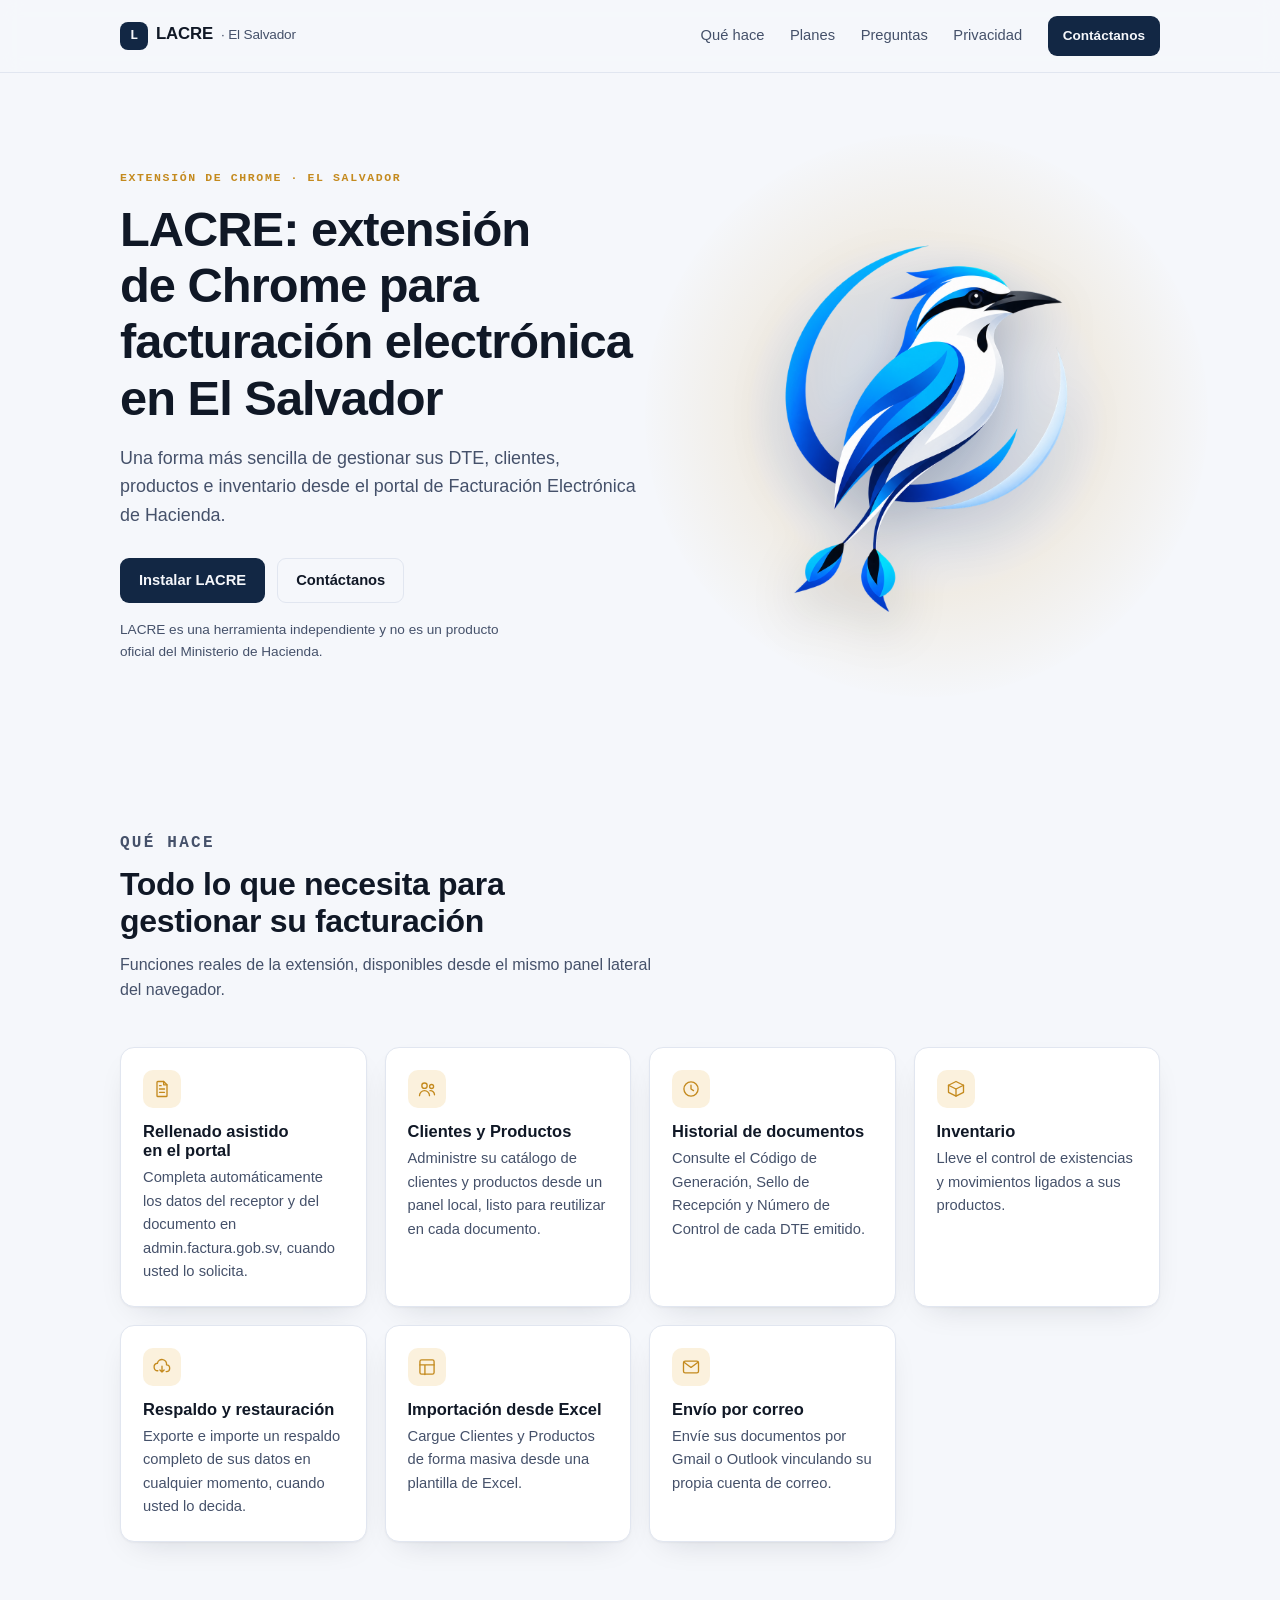
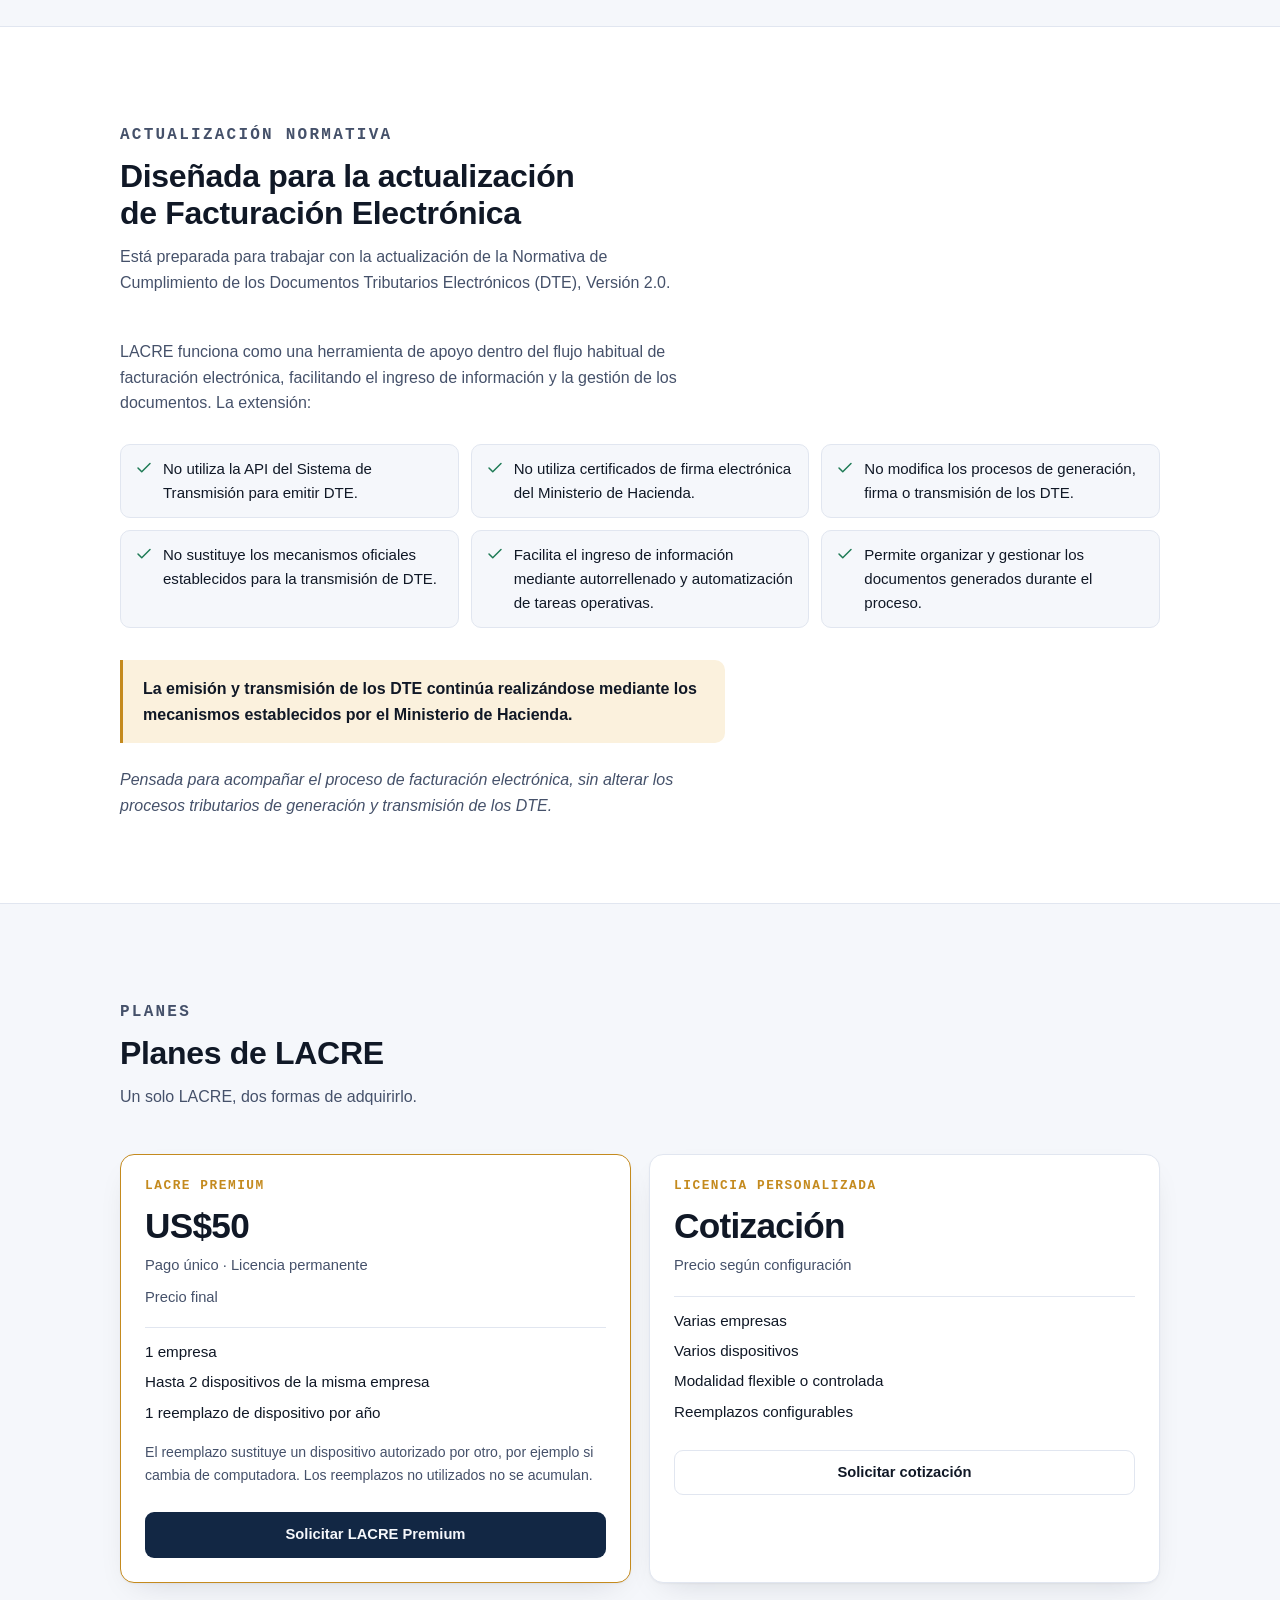
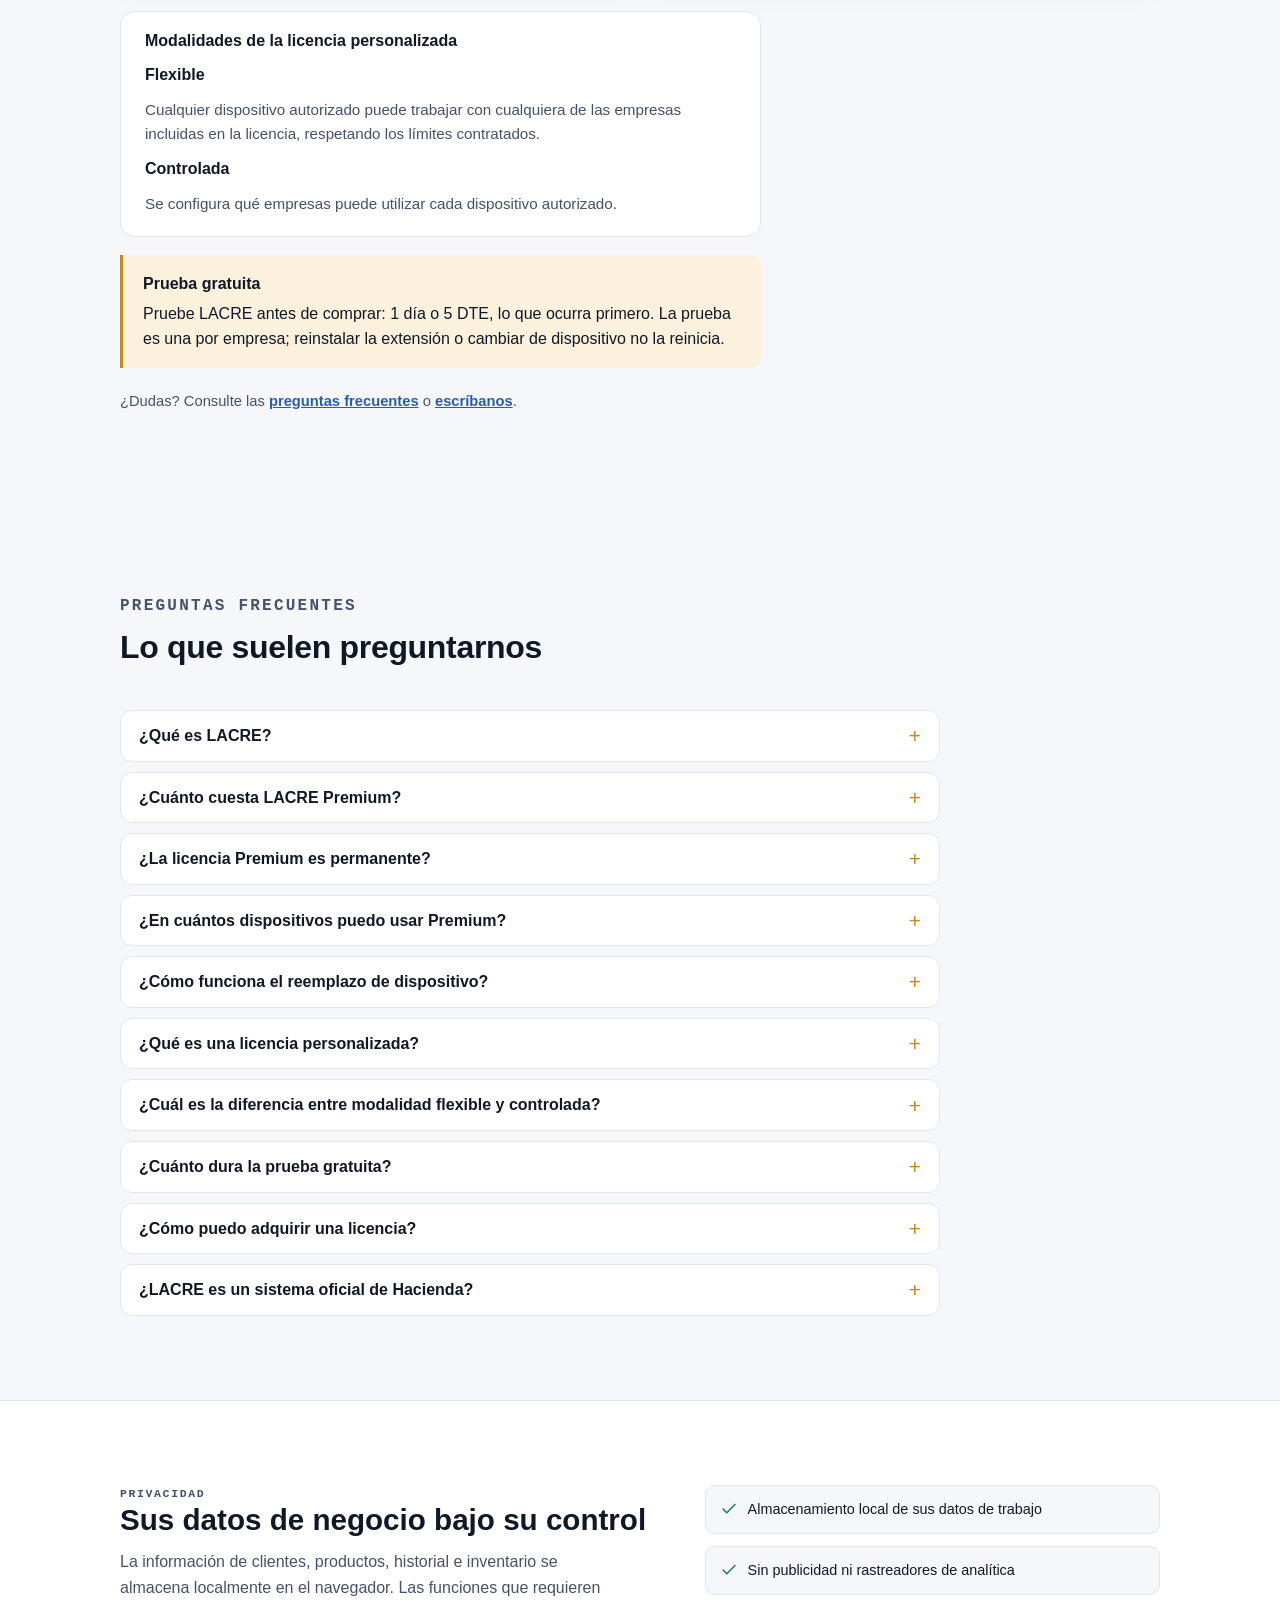
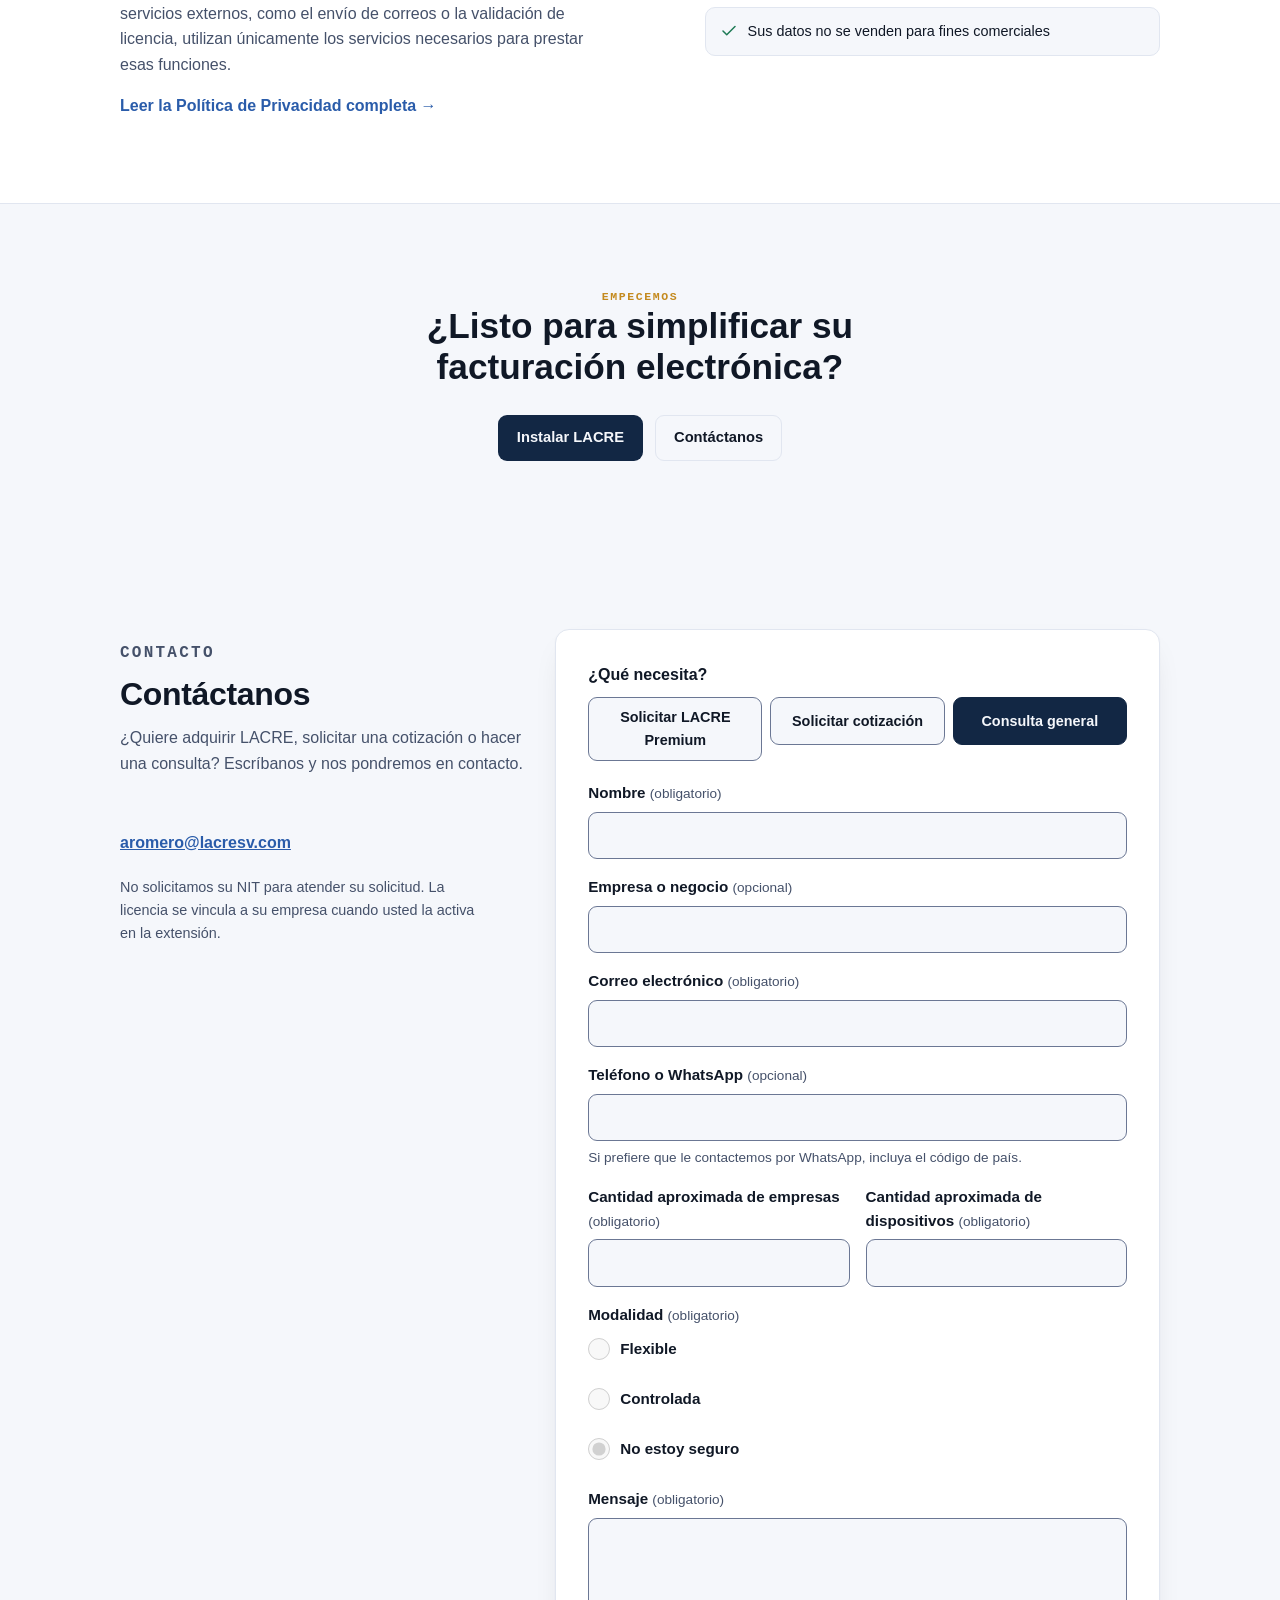
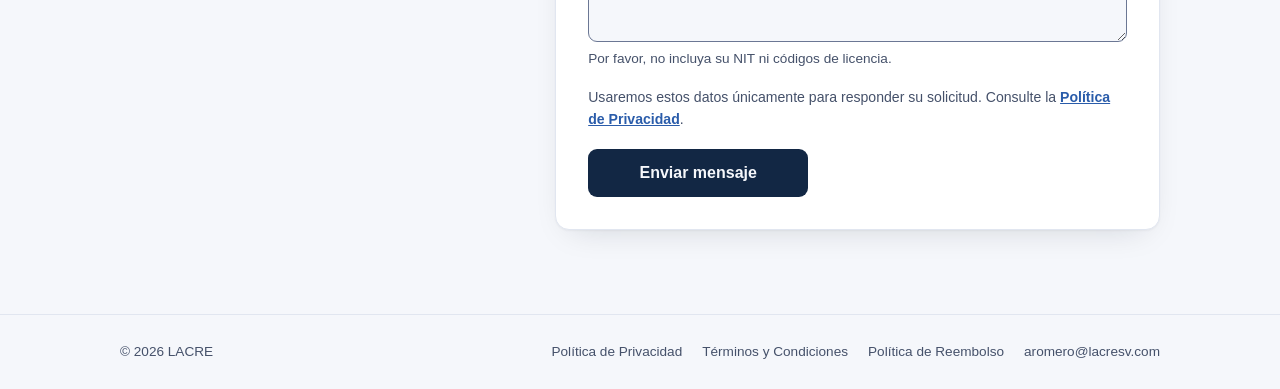
==== index.html @ e3c0ac4b "feat(web): fase 5 etapa 3 - planes Premium/personalizada, FAQ, formularios y paginas legales (borrad" ====
<!DOCTYPE html>
<html lang="es-SV">
<head>
<meta charset="UTF-8">
<meta name="viewport" content="width=device-width, initial-scale=1">
<title>LACRE — Extensión de Chrome para facturación electrónica DTE</title>
<meta name="description" content="LACRE es una extensión de Chrome para facturación electrónica en El Salvador. Gestione DTE, clientes, productos e inventario desde el portal de Hacienda.">
<meta name="theme-color" content="#122744">
<link rel="canonical" href="https://lacresv.com/">
<link rel="icon" href="/favicon.ico" sizes="any">
<link rel="icon" type="image/png" sizes="48x48" href="/assets/favicon-48x48.png">
<link rel="icon" type="image/png" sizes="96x96" href="/assets/favicon-96x96.png">
<link rel="icon" type="image/png" sizes="192x192" href="/assets/favicon-192x192.png">
<link rel="apple-touch-icon" href="/assets/apple-touch-icon.png">
<meta property="og:site_name" content="LACRE">
<meta property="og:locale" content="es_SV">
<meta property="og:type" content="website">
<meta property="og:title" content="LACRE — Extensión de Chrome para facturación electrónica DTE">
<meta property="og:description" content="LACRE es una extensión de Chrome para facturación electrónica en El Salvador. Gestione DTE, clientes, productos e inventario desde el portal de Hacienda.">
<meta property="og:url" content="https://lacresv.com/">
<meta property="og:image" content="https://lacresv.com/assets/torogoz-social.png">
<meta property="og:image:width" content="1200">
<meta property="og:image:height" content="1200">
<meta property="og:image:alt" content="Torogoz, ave nacional de El Salvador y símbolo de LACRE">
<meta name="twitter:card" content="summary">
<meta name="twitter:title" content="LACRE — Extensión de Chrome para facturación electrónica DTE">
<meta name="twitter:description" content="LACRE es una extensión de Chrome para facturación electrónica en El Salvador. Gestione DTE, clientes, productos e inventario desde el portal de Hacienda.">
<meta name="twitter:image" content="https://lacresv.com/assets/torogoz-social.png">
<script type="application/ld+json">
{
  "@context": "https://schema.org",
  "@graph": [
    {
      "@type": "WebSite",
      "@id": "https://lacresv.com/#website",
      "url": "https://lacresv.com/",
      "name": "LACRE",
      "description": "LACRE es una extensión de Chrome para facturación electrónica en El Salvador. Gestione DTE, clientes, productos e inventario desde el portal de Hacienda.",
      "inLanguage": "es-SV"
    },
    {
      "@type": "SoftwareApplication",
      "@id": "https://lacresv.com/#software",
      "name": "LACRE",
      "url": "https://lacresv.com/",
      "description": "LACRE es una extensión de Chrome para facturación electrónica en El Salvador. Se utiliza junto al portal de Facturación Electrónica del Ministerio de Hacienda. Es una herramienta independiente y no es un producto oficial del Ministerio de Hacienda.",
      "applicationCategory": "BusinessApplication",
      "operatingSystem": "Google Chrome",
      "browserRequirements": "Requiere Google Chrome",
      "inLanguage": "es-SV",
      "image": "https://lacresv.com/assets/torogoz-social.png",
      "installUrl": "https://chromewebstore.google.com/detail/lacre/npgfagljbcemdihigcihmjnohonejcgd",
      "isPartOf": {
        "@id": "https://lacresv.com/#website"
      },
      "featureList": [
        "Rellenado asistido en el portal",
        "Clientes y Productos",
        "Historial de documentos",
        "Inventario",
        "Respaldo y restauración",
        "Importación desde Excel",
        "Envío por correo"
      ],
      "offers": [
        {
          "@type": "Offer",
          "name": "LACRE Premium",
          "url": "https://lacresv.com/#planes",
          "price": "50",
          "priceCurrency": "USD",
          "availability": "https://schema.org/InStock",
          "description": "Pago único. Licencia permanente. 1 empresa y hasta 2 dispositivos de la misma empresa. 1 reemplazo de dispositivo por año."
        },
        {
          "@type": "Offer",
          "name": "Licencia personalizada",
          "url": "https://lacresv.com/#contacto",
          "availability": "https://schema.org/InStock",
          "description": "Precio bajo cotización. Varias empresas y dispositivos, modalidad flexible o controlada y reemplazos configurables según las necesidades del cliente."
        }
      ]
    },
    {
      "@type": "FAQPage",
      "@id": "https://lacresv.com/#faq",
      "mainEntity": [
        {
          "@type": "Question",
          "name": "¿Qué es LACRE?",
          "acceptedAnswer": {
            "@type": "Answer",
            "text": "LACRE es una extensión de Chrome para facturación electrónica en El Salvador. Se usa junto al portal de Facturación Electrónica de Hacienda y ayuda a rellenar datos, administrar clientes y productos, consultar el historial de documentos, llevar inventario, respaldar y restaurar su información, importar desde Excel y enviar documentos por correo."
          }
        },
        {
          "@type": "Question",
          "name": "¿Cuánto cuesta LACRE Premium?",
          "acceptedAnswer": {
            "@type": "Answer",
            "text": "LACRE Premium cuesta US$50, pago único y precio final."
          }
        },
        {
          "@type": "Question",
          "name": "¿La licencia Premium es permanente?",
          "acceptedAnswer": {
            "@type": "Answer",
            "text": "Sí. Premium es de pago único: no hay cuotas ni renovaciones por la licencia y esta no tiene fecha de vencimiento. Aplican los Términos y Condiciones."
          }
        },
        {
          "@type": "Question",
          "name": "¿En cuántos dispositivos puedo usar Premium?",
          "acceptedAnswer": {
            "@type": "Answer",
            "text": "En hasta 2 dispositivos, siempre de la misma empresa."
          }
        },
        {
          "@type": "Question",
          "name": "¿Cómo funciona el reemplazo de dispositivo?",
          "acceptedAnswer": {
            "@type": "Answer",
            "text": "Premium incluye 1 reemplazo de dispositivo por año. Sirve para sustituir uno de sus dispositivos autorizados por otro, por ejemplo si cambia o pierde una computadora. Si no lo utiliza, no se acumula para el año siguiente."
          }
        },
        {
          "@type": "Question",
          "name": "¿Qué es una licencia personalizada?",
          "acceptedAnswer": {
            "@type": "Answer",
            "text": "Es una licencia configurada según sus necesidades: número de empresas, número de dispositivos, reemplazos y modalidad. Se cotiza a la medida."
          }
        },
        {
          "@type": "Question",
          "name": "¿Cuál es la diferencia entre modalidad flexible y controlada?",
          "acceptedAnswer": {
            "@type": "Answer",
            "text": "Flexible: los dispositivos autorizados pueden trabajar con las empresas autorizadas según los límites contratados. Controlada: la configuración determina qué empresas puede utilizar cada dispositivo; por ejemplo, un despacho decide qué empresas atiende cada equipo."
          }
        },
        {
          "@type": "Question",
          "name": "¿Cuánto dura la prueba gratuita?",
          "acceptedAnswer": {
            "@type": "Answer",
            "text": "La prueba gratuita dura 1 día o 5 DTE, lo que ocurra primero. Es una prueba por empresa: reinstalar la extensión o cambiar de dispositivo no la reinicia."
          }
        },
        {
          "@type": "Question",
          "name": "¿Cómo puedo adquirir una licencia?",
          "acceptedAnswer": {
            "@type": "Answer",
            "text": "Envíe su solicitud en la sección Contáctanos. Le indicaremos cómo realizar el pago. Cuando se confirme el pago, le entregamos su código de licencia y usted activa LACRE en la extensión. No pedimos su NIT en la solicitud: la licencia se vincula a su empresa al activarla."
          }
        },
        {
          "@type": "Question",
          "name": "¿LACRE es un sistema oficial de Hacienda?",
          "acceptedAnswer": {
            "@type": "Answer",
            "text": "No. LACRE es una herramienta independiente y no es un producto oficial del Ministerio de Hacienda. Se utiliza junto al portal de Facturación Electrónica de Hacienda."
          }
        }
      ]
    }
  ]
}
</script>
<style>
  :root {
    --ink: #101826;
    --ink-soft: #45516A;
    --paper: #F5F7FB;
    --surface: #FFFFFF;
    --border: #E1E6F0;
    --primary: #122744;
    --primary-bright: #2A5CAA;
    --accent: #C48A1E;
    --accent-soft: #FBF1DD;
    --good: #1F7A56;
    --danger: #B3261E;
    --campo-borde: #6B7794;
    --shadow: 0 1px 2px rgba(16, 24, 38, 0.04), 0 12px 32px -16px rgba(16, 24, 38, 0.18);
    --font-sans: -apple-system, BlinkMacSystemFont, "Segoe UI", Roboto, Helvetica, Arial, sans-serif;
    --font-mono: ui-monospace, "SFMono-Regular", Menlo, Consolas, "Liberation Mono", monospace;
  }

  @media (prefers-color-scheme: dark) {
    :root:not([data-theme="light"]) {
      --ink: #E8ECF4;
      --ink-soft: #A9B3C8;
      --paper: #0B1220;
      --surface: #121A2C;
      --border: #26314C;
      --primary: #DCE6F7;
      --primary-bright: #6FA1EA;
      --accent: #E3B65A;
      --accent-soft: #2A2313;
      --good: #4FB98B;
      --danger: #FF8A80;
      --campo-borde: #8A96B4;
      --shadow: 0 1px 2px rgba(0, 0, 0, 0.3), 0 20px 40px -20px rgba(0, 0, 0, 0.6);
    }
  }

  * { box-sizing: border-box; }
  html { scroll-behavior: smooth; }
  html, body { margin: 0; padding: 0; }
  body {
    background: var(--paper);
    color: var(--ink);
    font-family: var(--font-sans);
    line-height: 1.6;
    -webkit-font-smoothing: antialiased;
  }
  img, svg { max-width: 100%; display: block; }
  a { color: inherit; }
  .wrap { max-width: 1120px; margin: 0 auto; padding-inline: clamp(20px, 5vw, 40px); }
  h1, h2, h3 { text-wrap: balance; line-height: 1.15; margin: 0; }
  p { margin: 0; }

  .eyebrow {
    font-family: var(--font-mono);
    font-size: 0.72rem;
    letter-spacing: 0.14em;
    text-transform: uppercase;
    color: var(--accent);
    font-weight: 600;
  }

  /* ---------- header ---------- */
  header {
    position: sticky;
    top: 0;
    z-index: 20;
    background: color-mix(in srgb, var(--paper) 88%, transparent);
    backdrop-filter: saturate(140%) blur(10px);
    border-bottom: 1px solid var(--border);
  }
  .nav {
    display: flex;
    align-items: center;
    justify-content: space-between;
    gap: 16px;
    padding-block: 16px;
  }
  .brand {
    display: flex;
    align-items: baseline;
    gap: 8px;
    font-weight: 800;
    font-size: 1.05rem;
    letter-spacing: -0.01em;
    text-decoration: none;
    color: var(--ink);
  }
  .brand .mark {
    display: inline-flex;
    align-items: center;
    justify-content: center;
    width: 28px;
    height: 28px;
    border-radius: 8px;
    background: var(--primary);
    color: var(--paper);
    font-family: var(--font-mono);
    font-size: 0.85rem;
    font-weight: 700;
    flex: none;
  }
  .brand .tag { color: var(--ink-soft); font-weight: 500; font-size: 0.85rem; display: none; }
  @media (min-width: 560px) { .brand .tag { display: inline; } }

  .nav-links { display: flex; align-items: center; gap: clamp(14px, 2vw, 28px); }
  .nav-links a.textlink {
    font-size: 0.92rem;
    color: var(--ink-soft);
    text-decoration: none;
  }
  .nav-links a.textlink:hover { color: var(--ink); }
  @media (max-width: 480px) {
    .nav-links a.textlink[href="#planes"],
    .nav-links a.textlink[href="#preguntas"] { display: none; }
  }
  /* 320px: el menú original desbordaba (~36px); se compacta sin cambiar su contenido. */
  @media (max-width: 380px) {
    .nav { gap: 8px; }
    .brand { gap: 6px; }
    .nav-links { gap: 10px; }
    .nav-links a.textlink { font-size: 0.85rem; }
    .nav-links .btn-sm { padding: 8px 10px; font-size: 0.8rem; }
  }

  .btn {
    display: inline-flex;
    align-items: center;
    gap: 8px;
    font-family: inherit;
    font-size: 0.92rem;
    font-weight: 600;
    padding: 10px 18px;
    border-radius: 9px;
    text-decoration: none;
    border: 1px solid transparent;
    cursor: pointer;
    transition: transform 0.12s ease, background-color 0.12s ease, border-color 0.12s ease;
  }
  .btn:active { transform: translateY(1px); }
  .btn-primary { background: var(--primary); color: var(--paper); }
  .btn-primary:hover { background: var(--primary-bright); }
  .btn-ghost { background: transparent; color: var(--ink); border-color: var(--border); }
  .btn-ghost:hover { border-color: var(--ink-soft); }
  .btn-sm { padding: 8px 14px; font-size: 0.85rem; }

  :focus-visible { outline: 2px solid var(--primary-bright); outline-offset: 2px; }

  /* ---------- hero ---------- */
  .hero { padding-block: clamp(48px, 8vw, 96px) clamp(40px, 6vw, 72px); }
  .hero-grid {
    display: grid;
    grid-template-columns: 1fr;
    gap: clamp(32px, 6vw, 56px);
    align-items: center;
  }
  @media (min-width: 900px) {
    .hero-grid { grid-template-columns: 1.05fr 0.95fr; }
  }
  .hero h1 {
    font-size: clamp(2rem, 4.4vw, 3.05rem);
    font-weight: 800;
    letter-spacing: -0.02em;
    margin-block: 14px 18px;
  }
  .hero .lede {
    color: var(--ink-soft);
    font-size: clamp(1.02rem, 1.4vw, 1.15rem);
    max-width: 54ch;
  }
  .hero-ctas { display: flex; flex-wrap: wrap; gap: 12px; margin-top: 28px; }

  /* ---------- visual del hero: torogoz + tarjeta DTE ---------- */
  .hero-visual {
    display: flex;
    flex-direction: column;
    align-items: center;
    position: relative;
  }
  .torogoz-frame {
    position: relative;
    width: min(440px, 70vw);
  }
  .torogoz-frame::before {
    content: "";
    position: absolute;
    inset: -14%;
    border-radius: 50%;
    background: radial-gradient(
      circle,
      color-mix(in srgb, var(--primary-bright) 24%, transparent) 0%,
      color-mix(in srgb, var(--accent) 10%, transparent) 45%,
      transparent 72%
    );
    z-index: 0;
  }
  .torogoz-frame img {
    position: relative;
    z-index: 1;
    width: 100%;
    height: auto;
    filter: drop-shadow(0 20px 26px rgba(10, 20, 40, 0.22));
  }

  /* ---------- sections ---------- */
  section { padding-block: clamp(44px, 7vw, 84px); }
  .section-head { max-width: 62ch; margin-bottom: clamp(28px, 4vw, 44px); }
  .section-head h2 {
    font-size: clamp(1.5rem, 2.6vw, 2rem);
    font-weight: 800;
    letter-spacing: -0.01em;
    margin-top: 10px;
  }
  .section-head p { color: var(--ink-soft); margin-top: 12px; font-size: 1rem; }

  #que-hace { scroll-margin-top: 84px; }

  .feature-grid {
    display: grid;
    grid-template-columns: repeat(auto-fit, minmax(240px, 1fr));
    gap: 18px;
  }
  .feature-card {
    background: var(--surface);
    border: 1px solid var(--border);
    border-radius: 14px;
    padding: 22px;
    box-shadow: var(--shadow);
  }
  .feature-icon {
    width: 38px;
    height: 38px;
    border-radius: 10px;
    background: var(--accent-soft);
    color: var(--accent);
    display: flex;
    align-items: center;
    justify-content: center;
    margin-bottom: 14px;
  }
  .feature-card h3 { font-size: 1.03rem; font-weight: 700; margin-bottom: 6px; }
  .feature-card p { color: var(--ink-soft); font-size: 0.92rem; }

  .hero .aviso {
    color: var(--ink-soft);
    font-size: 0.85rem;
    max-width: 54ch;
    margin-top: 16px;
  }

  /* ---------- planes ---------- */
  #planes { scroll-margin-top: 84px; }
  .plan-grid {
    display: grid;
    grid-template-columns: repeat(auto-fit, minmax(240px, 1fr));
    gap: 18px;
  }
  .plan-card {
    background: var(--surface);
    border: 1px solid var(--border);
    border-radius: 14px;
    padding: 24px;
    box-shadow: var(--shadow);
    display: flex;
    flex-direction: column;
    gap: 8px;
  }
  .plan-card--destacado { border-color: var(--accent); }
  .plan-card h3 {
    font-family: var(--font-mono);
    font-size: 0.8rem;
    letter-spacing: 0.12em;
    font-weight: 700;
    color: var(--accent);
  }
  .plan-precio {
    font-size: 2.2rem;
    font-weight: 800;
    letter-spacing: -0.02em;
    line-height: 1.1;
    margin-top: 6px;
  }
  .plan-nota { color: var(--ink-soft); font-size: 0.92rem; }
  .plan-datos {
    list-style: none;
    margin: 10px 0 0;
    padding: 12px 0 0;
    border-top: 1px solid var(--border);
    display: grid;
    gap: 6px;
    font-size: 0.95rem;
  }
  .plan-texto { color: var(--ink); font-size: 1rem; margin-top: 6px; }
  .plan-contacto { color: var(--ink-soft); font-size: 0.92rem; margin-top: 22px; }
  .plan-contacto a { color: var(--primary-bright); font-weight: 600; }

  /* ---------- versión 2.0 ---------- */
  .v2-band {
    background: var(--surface);
    border-top: 1px solid var(--border);
    border-bottom: 1px solid var(--border);
  }
  .v2-desc {
    color: var(--ink-soft);
    max-width: 68ch;
    margin-bottom: clamp(20px, 3vw, 28px);
  }
  .v2-list {
    list-style: none;
    margin: 0 0 clamp(24px, 3vw, 32px);
    padding: 0;
    display: grid;
    grid-template-columns: repeat(auto-fit, minmax(260px, 1fr));
    gap: 12px;
  }
  .v2-list li {
    display: flex;
    align-items: flex-start;
    gap: 10px;
    font-size: 0.94rem;
    color: var(--ink);
    background: var(--paper);
    border: 1px solid var(--border);
    border-radius: 10px;
    padding: 12px 14px;
  }
  .v2-list li svg { flex: none; color: var(--good); margin-top: 2px; }
  .v2-callout {
    border-left: 3px solid var(--accent);
    background: var(--accent-soft);
    color: var(--ink);
    font-weight: 600;
    padding: 16px 20px;
    border-radius: 0 10px 10px 0;
    max-width: 68ch;
    margin-bottom: clamp(18px, 3vw, 24px);
  }
  .v2-closing {
    color: var(--ink-soft);
    font-style: italic;
    max-width: 68ch;
  }

  /* ---------- privacy band ---------- */
  .privacy-band {
    background: var(--surface);
    border-top: 1px solid var(--border);
    border-bottom: 1px solid var(--border);
  }
  .privacy-inner {
    display: grid;
    grid-template-columns: 1fr;
    gap: 28px;
    align-items: start;
  }
  @media (min-width: 820px) {
    .privacy-inner { grid-template-columns: 1.1fr 0.9fr; }
  }
  .privacy-inner h2 { font-size: clamp(1.4rem, 2.4vw, 1.85rem); font-weight: 800; margin-bottom: 12px; }
  .privacy-inner p { color: var(--ink-soft); max-width: 56ch; }
  .privacy-inner .link-privacidad {
    display: inline-block;
    margin-top: 16px;
    font-weight: 600;
    color: var(--primary-bright);
    text-decoration: none;
  }
  .privacy-inner .link-privacidad:hover { text-decoration: underline; }

  .chip-list { display: flex; flex-direction: column; gap: 12px; }
  .chip {
    display: flex;
    align-items: center;
    gap: 10px;
    font-size: 0.9rem;
    color: var(--ink);
    background: var(--paper);
    border: 1px solid var(--border);
    border-radius: 10px;
    padding: 12px 14px;
  }
  .chip svg { flex: none; color: var(--good); }

  /* ---------- final cta ---------- */
  .final-cta { text-align: center; }
  .final-cta h2 {
    font-size: clamp(1.6rem, 3vw, 2.2rem);
    font-weight: 800;
    max-width: 30ch;
    margin-inline: auto;
  }
  .final-cta .hero-ctas { justify-content: center; }

  /* ---------- footer ---------- */
  footer { border-top: 1px solid var(--border); }
  .footer-inner {
    display: flex;
    flex-wrap: wrap;
    gap: 12px 24px;
    justify-content: space-between;
    align-items: center;
    padding-block: 26px;
    font-size: 0.85rem;
    color: var(--ink-soft);
  }
  .footer-links { display: flex; gap: 20px; flex-wrap: wrap; }
  .footer-links a { text-decoration: none; color: var(--ink-soft); }
  .footer-links a:hover { color: var(--ink); }

  /* ---------- movimiento reducido ---------- */
  @media (prefers-reduced-motion: reduce) {
    html { scroll-behavior: auto; }
    *, *::before, *::after { transition-duration: 0.01ms !important; animation-duration: 0.01ms !important; }
  }

  #preguntas, #contacto { scroll-margin-top: 84px; }
  .solo-lectores {
    position: absolute !important; width: 1px; height: 1px; margin: -1px; padding: 0;
    overflow: hidden; clip: rect(0, 0, 0, 0); white-space: nowrap; border: 0;
  }

  /* ---------- planes: ajustes de tarjetas ---------- */
  .plan-aclaracion { color: var(--ink-soft); font-size: 0.88rem; margin-top: 8px; }
  .plan-cta { margin-top: auto; align-self: stretch; justify-content: center; min-height: 44px; }
  .plan-card .plan-aclaracion + .plan-cta { margin-top: 18px; }
  .plan-card .plan-datos + .plan-cta { margin-top: 18px; }
  .modalidades {
    margin-top: 28px; background: var(--surface); border: 1px solid var(--border);
    border-radius: 14px; padding: 20px 24px; max-width: 72ch;
  }
  .modalidades h3 { font-size: 1rem; font-weight: 700; }
  .modalidades dl { margin: 12px 0 0; display: grid; gap: 10px; }
  .modalidades dt { font-weight: 700; }
  .modalidades dd { margin: 0; color: var(--ink-soft); font-size: 0.95rem; }
  .prueba-gratuita {
    margin-top: 18px; border-left: 3px solid var(--accent); background: var(--accent-soft);
    border-radius: 0 10px 10px 0; padding: 16px 20px; max-width: 72ch;
  }
  .prueba-gratuita strong { display: block; margin-bottom: 4px; }

  /* ---------- preguntas frecuentes ---------- */
  .faq { display: grid; gap: 10px; max-width: 820px; }
  .faq-item { background: var(--surface); border: 1px solid var(--border); border-radius: 12px; }
  .faq-item summary {
    list-style: none; cursor: pointer; position: relative; display: flex; align-items: center;
    min-height: 48px; padding: 12px 48px 12px 18px; font-weight: 600;
  }
  .faq-item summary::-webkit-details-marker { display: none; }
  .faq-item summary::after { content: "+"; position: absolute; right: 18px; font-size: 1.3rem; font-weight: 400; color: var(--accent); }
  .faq-item[open] summary::after { content: "\2013"; }
  .faq-item .faq-resp { padding: 0 18px 16px; color: var(--ink-soft); font-size: 0.96rem; }
  .faq-resp a { color: var(--primary-bright); font-weight: 600; }

  /* ---------- contacto y formulario ---------- */
  .contacto-grid { display: grid; grid-template-columns: 1fr; gap: 32px; align-items: start; }
  @media (min-width: 900px) { .contacto-grid { grid-template-columns: 0.8fr 1.2fr; } }
  .canales { list-style: none; margin: 4px 0 0; padding: 0; display: grid; gap: 4px; }
  .canales a { display: inline-flex; align-items: center; min-height: 44px; color: var(--primary-bright); font-weight: 600; }
  .contacto-nota { color: var(--ink-soft); font-size: 0.9rem; margin-top: 12px; max-width: 46ch; }
  .contacto-card {
    background: var(--surface); border: 1px solid var(--border); border-radius: 14px;
    padding: clamp(20px, 4vw, 32px); box-shadow: var(--shadow);
  }
  .aviso-noscript { color: var(--ink); }
  .aviso-noscript a { color: var(--primary-bright); font-weight: 600; }

  .tipos { border: 0; padding: 0; margin: 0 0 20px; min-width: 0; }
  .tipos legend { font-weight: 700; margin-bottom: 10px; padding: 0; }
  .tipos-opciones { display: grid; gap: 8px; grid-template-columns: 1fr; }
  @media (min-width: 560px) { .tipos-opciones { grid-template-columns: repeat(3, 1fr); } }
  .tipo-op { position: relative; display: block; }
  .tipo-op input { position: absolute; inset: 0; width: 100%; height: 100%; margin: 0; opacity: 0; cursor: pointer; }
  .tipo-op span {
    display: flex; align-items: center; justify-content: center; text-align: center;
    min-height: 48px; padding: 8px 12px; border: 1px solid var(--campo-borde); border-radius: 9px;
    background: var(--paper); color: var(--ink); font-weight: 600; font-size: 0.9rem;
  }
  .tipo-op input:checked + span { background: var(--primary); border-color: var(--primary); color: var(--paper); }
  .tipo-op input:focus-visible + span { outline: 2px solid var(--primary-bright); outline-offset: 2px; }

  .campo { display: grid; gap: 6px; margin: 0 0 16px; min-width: 0; }
  fieldset.campo { border: 0; padding: 0; }
  .campo > label, .campo > legend { font-weight: 600; font-size: 0.95rem; padding: 0; }
  .campo .req { font-weight: 400; color: var(--ink-soft); font-size: 0.85rem; }
  .campo input[type="text"], .campo input[type="email"], .campo input[type="tel"], .campo textarea {
    font: inherit; font-size: 1rem; min-height: 44px; width: 100%; padding: 10px 12px;
    border: 1px solid var(--campo-borde); border-radius: 9px; background: var(--paper); color: var(--ink);
  }
  .campo textarea { min-height: 120px; resize: vertical; }
  .campo [aria-invalid="true"] { border-color: var(--danger); box-shadow: 0 0 0 1px var(--danger); }
  .campo-error { color: var(--danger); font-size: 0.9rem; font-weight: 600; }
  .campo-ayuda { color: var(--ink-soft); font-size: 0.85rem; }
  .campo-fila { display: grid; gap: 0 16px; grid-template-columns: 1fr; }
  @media (min-width: 560px) { .campo-fila { grid-template-columns: 1fr 1fr; } }
  .radio-linea { display: flex; align-items: center; gap: 10px; min-height: 44px; cursor: pointer; }
  .radio-linea input { width: 22px; height: 22px; margin: 0; flex: none; accent-color: var(--primary-bright); }

  .resumen-errores {
    border: 1px solid var(--danger); border-left-width: 4px; border-radius: 10px; margin-bottom: 18px;
    padding: 14px 16px; background: color-mix(in srgb, var(--danger) 8%, var(--surface));
  }
  .resumen-errores h3 { font-size: 1rem; color: var(--danger); margin-bottom: 6px; }
  .resumen-errores ul { margin: 0; padding-left: 1.2em; }
  .resumen-errores a { color: var(--ink); text-underline-offset: 3px; }
  .resumen-errores:focus { outline: 2px solid var(--primary-bright); outline-offset: 2px; }
  .aviso-privacidad { color: var(--ink-soft); font-size: 0.88rem; margin: 4px 0 18px; }
  .aviso-privacidad a { color: var(--primary-bright); font-weight: 600; }
  .btn-form { min-height: 48px; width: 100%; justify-content: center; font-size: 1rem; }
  @media (min-width: 560px) { .btn-form { width: auto; min-width: 220px; } }
  .btn:disabled { opacity: 0.7; cursor: progress; }
  .exito h3 { font-size: 1.3rem; color: var(--good); margin-bottom: 8px; }
  .exito h3:focus { outline: 2px solid var(--primary-bright); outline-offset: 4px; }
  .exito p { margin-bottom: 18px; }
  .hp { position: absolute !important; left: -10000px; width: 1px; height: 1px; overflow: hidden; }
</style>
</head>
<body>

<header>
  <div class="wrap nav">
    <a class="brand" href="#top">
      <span class="mark">L</span>
      LACRE
      <span class="tag">· El Salvador</span>
    </a>
    <nav class="nav-links">
      <a class="textlink" href="#que-hace">Qué hace</a>
      <a class="textlink" href="#planes">Planes</a>
      <a class="textlink" href="#preguntas">Preguntas</a>
      <a class="textlink" href="/privacidad">Privacidad</a>
      <a class="btn btn-primary btn-sm" href="#contacto">Contáctanos</a>
    </nav>
  </div>
</header>

<main id="top">

  <section class="hero">
    <div class="wrap hero-grid">
      <div>
        <p class="eyebrow">Extensión de Chrome · El Salvador</p>
        <h1>LACRE: extensión de Chrome para facturación electrónica en El Salvador</h1>
        <p class="lede">
          Una forma más sencilla de gestionar sus DTE, clientes,
          productos e inventario desde el portal de Facturación
          Electrónica de Hacienda.
        </p>
        <div class="hero-ctas">
          <a class="btn btn-primary" href="https://chromewebstore.google.com/detail/lacre/npgfagljbcemdihigcihmjnohonejcgd" target="_blank" rel="noopener">Instalar LACRE</a>
          <a class="btn btn-ghost" href="#contacto">Contáctanos</a>
        </div>
        <p class="aviso">LACRE es una herramienta independiente y no es un producto oficial del Ministerio de Hacienda.</p>
      </div>

      <div class="hero-visual">
        <div class="torogoz-frame">
          <img src="assets/torogoz.png" alt="Torogoz, ave nacional de El Salvador y símbolo de LACRE" width="1254" height="1254">
        </div>
      </div>
    </div>
  </section>

  <section id="que-hace">
    <div class="wrap">
      <div class="section-head">
        <p class="eyebrow">Qué hace</p>
        <h2>Todo lo que necesita para gestionar su facturación</h2>
        <p>Funciones reales de la extensión, disponibles desde el mismo panel lateral del navegador.</p>
      </div>

      <div class="feature-grid">

        <article class="feature-card">
          <div class="feature-icon">
            <svg width="20" height="20" viewBox="0 0 24 24" fill="none" stroke="currentColor" stroke-width="1.6" stroke-linecap="round" stroke-linejoin="round"><path d="M9 12h6M9 16h6M9 8h2"/><path d="M7 3h7l4 4v13a1 1 0 0 1-1 1H7a1 1 0 0 1-1-1V4a1 1 0 0 1 1-1z"/><path d="M14 3v4h4"/></svg>
          </div>
          <h3>Rellenado asistido en el portal</h3>
          <p>Completa automáticamente los datos del receptor y del documento en admin.factura.gob.sv, cuando usted lo solicita.</p>
        </article>

        <article class="feature-card">
          <div class="feature-icon">
            <svg width="20" height="20" viewBox="0 0 24 24" fill="none" stroke="currentColor" stroke-width="1.6" stroke-linecap="round" stroke-linejoin="round"><circle cx="9" cy="8" r="3.2"/><path d="M3 20c0-3.3 2.7-6 6-6s6 2.7 6 6"/><circle cx="17.5" cy="9" r="2.4"/><path d="M15.6 14a5 5 0 0 1 5.4 5"/></svg>
          </div>
          <h3>Clientes y Productos</h3>
          <p>Administre su catálogo de clientes y productos desde un panel local, listo para reutilizar en cada documento.</p>
        </article>

        <article class="feature-card">
          <div class="feature-icon">
            <svg width="20" height="20" viewBox="0 0 24 24" fill="none" stroke="currentColor" stroke-width="1.6" stroke-linecap="round" stroke-linejoin="round"><circle cx="12" cy="12" r="8.5"/><path d="M12 7.5V12l3 2"/></svg>
          </div>
          <h3>Historial de documentos</h3>
          <p>Consulte el Código de Generación, Sello de Recepción y Número de Control de cada DTE emitido.</p>
        </article>

        <article class="feature-card">
          <div class="feature-icon">
            <svg width="20" height="20" viewBox="0 0 24 24" fill="none" stroke="currentColor" stroke-width="1.6" stroke-linecap="round" stroke-linejoin="round"><path d="M3 7.5 12 3l9 4.5-9 4.5-9-4.5Z"/><path d="M3 7.5V16l9 4.5 9-4.5V7.5"/><path d="M12 12v8.5"/></svg>
          </div>
          <h3>Inventario</h3>
          <p>Lleve el control de existencias y movimientos ligados a sus productos.</p>
        </article>

        <article class="feature-card">
          <div class="feature-icon">
            <svg width="20" height="20" viewBox="0 0 24 24" fill="none" stroke="currentColor" stroke-width="1.6" stroke-linecap="round" stroke-linejoin="round"><path d="M7 16.5a4.5 4.5 0 0 1-.5-8.97A5.5 5.5 0 0 1 17.4 9.5 4 4 0 0 1 17 17.5"/><path d="M12 11v7m0 0 2.5-2.5M12 18l-2.5-2.5"/></svg>
          </div>
          <h3>Respaldo y restauración</h3>
          <p>Exporte e importe un respaldo completo de sus datos en cualquier momento, cuando usted lo decida.</p>
        </article>

        <article class="feature-card">
          <div class="feature-icon">
            <svg width="20" height="20" viewBox="0 0 24 24" fill="none" stroke="currentColor" stroke-width="1.6" stroke-linecap="round" stroke-linejoin="round"><rect x="3.5" y="3.5" width="17" height="17" rx="2"/><path d="M3.5 9.5h17M9.5 9.5V21"/></svg>
          </div>
          <h3>Importación desde Excel</h3>
          <p>Cargue Clientes y Productos de forma masiva desde una plantilla de Excel.</p>
        </article>

        <article class="feature-card">
          <div class="feature-icon">
            <svg width="20" height="20" viewBox="0 0 24 24" fill="none" stroke="currentColor" stroke-width="1.6" stroke-linecap="round" stroke-linejoin="round"><rect x="3" y="5" width="18" height="14" rx="2"/><path d="m4 6.5 8 6 8-6"/></svg>
          </div>
          <h3>Envío por correo</h3>
          <p>Envíe sus documentos por Gmail o Outlook vinculando su propia cuenta de correo.</p>
        </article>

      </div>
    </div>
  </section>

  <section class="v2-band">
    <div class="wrap">
      <div class="section-head">
        <p class="eyebrow">Actualización normativa</p>
        <h2>Diseñada para la actualización de Facturación Electrónica</h2>
        <p>
          Está preparada para trabajar con la actualización de la Normativa de
          Cumplimiento de los Documentos Tributarios Electrónicos (DTE),
          Versión 2.0.
        </p>
      </div>

      <p class="v2-desc">
        LACRE funciona como una herramienta de
        apoyo dentro del flujo habitual de facturación electrónica,
        facilitando el ingreso de información y la gestión de los
        documentos. La extensión:
      </p>

      <ul class="v2-list">
        <li>
          <svg width="18" height="18" viewBox="0 0 24 24" fill="none" stroke="currentColor" stroke-width="2" stroke-linecap="round" stroke-linejoin="round"><path d="M20 6 9 17l-5-5"/></svg>
          No utiliza la API del Sistema de Transmisión para emitir DTE.
        </li>
        <li>
          <svg width="18" height="18" viewBox="0 0 24 24" fill="none" stroke="currentColor" stroke-width="2" stroke-linecap="round" stroke-linejoin="round"><path d="M20 6 9 17l-5-5"/></svg>
          No utiliza certificados de firma electrónica del Ministerio de Hacienda.
        </li>
        <li>
          <svg width="18" height="18" viewBox="0 0 24 24" fill="none" stroke="currentColor" stroke-width="2" stroke-linecap="round" stroke-linejoin="round"><path d="M20 6 9 17l-5-5"/></svg>
          No modifica los procesos de generación, firma o transmisión de los DTE.
        </li>
        <li>
          <svg width="18" height="18" viewBox="0 0 24 24" fill="none" stroke="currentColor" stroke-width="2" stroke-linecap="round" stroke-linejoin="round"><path d="M20 6 9 17l-5-5"/></svg>
          No sustituye los mecanismos oficiales establecidos para la transmisión de DTE.
        </li>
        <li>
          <svg width="18" height="18" viewBox="0 0 24 24" fill="none" stroke="currentColor" stroke-width="2" stroke-linecap="round" stroke-linejoin="round"><path d="M20 6 9 17l-5-5"/></svg>
          Facilita el ingreso de información mediante autorrellenado y automatización de tareas operativas.
        </li>
        <li>
          <svg width="18" height="18" viewBox="0 0 24 24" fill="none" stroke="currentColor" stroke-width="2" stroke-linecap="round" stroke-linejoin="round"><path d="M20 6 9 17l-5-5"/></svg>
          Permite organizar y gestionar los documentos generados durante el proceso.
        </li>
      </ul>

      <div class="v2-callout">
        La emisión y transmisión de los DTE continúa realizándose mediante los mecanismos establecidos por el Ministerio de Hacienda.
      </div>

      <p class="v2-closing">
        Pensada para acompañar el proceso de facturación electrónica,
        sin alterar los procesos tributarios de generación y transmisión
        de los DTE.
      </p>
    </div>
  </section>

  <section id="planes">
    <div class="wrap">
      <div class="section-head">
        <p class="eyebrow">Planes</p>
        <h2>Planes de LACRE</h2>
        <p>Un solo LACRE, dos formas de adquirirlo.</p>
      </div>

      <div class="plan-grid">

        <article class="plan-card plan-card--destacado">
          <h3>LACRE PREMIUM</h3>
          <p class="plan-precio">US$50</p>
          <p class="plan-nota">Pago único · Licencia permanente</p>
          <p class="plan-nota">Precio final</p>
          <ul class="plan-datos">
            <li>1 empresa</li>
            <li>Hasta 2 dispositivos de la misma empresa</li>
            <li>1 reemplazo de dispositivo por año</li>
          </ul>
          <p class="plan-aclaracion">El reemplazo sustituye un dispositivo autorizado por otro, por ejemplo si cambia de computadora. Los reemplazos no utilizados no se acumulan.</p>
          <a class="btn btn-primary plan-cta" href="#contacto" data-solicitud="premium">Solicitar LACRE Premium</a>
        </article>

        <article class="plan-card">
          <h3>LICENCIA PERSONALIZADA</h3>
          <p class="plan-precio">Cotización</p>
          <p class="plan-nota">Precio según configuración</p>
          <ul class="plan-datos">
            <li>Varias empresas</li>
            <li>Varios dispositivos</li>
            <li>Modalidad flexible o controlada</li>
            <li>Reemplazos configurables</li>
          </ul>
          <a class="btn btn-ghost plan-cta" href="#contacto" data-solicitud="personalizada">Solicitar cotización</a>
        </article>

      </div>

      <div class="modalidades">
        <h3>Modalidades de la licencia personalizada</h3>
        <dl>
          <dt>Flexible</dt>
          <dd>Cualquier dispositivo autorizado puede trabajar con cualquiera de las empresas incluidas en la licencia, respetando los límites contratados.</dd>
          <dt>Controlada</dt>
          <dd>Se configura qué empresas puede utilizar cada dispositivo autorizado.</dd>
        </dl>
      </div>

      <div class="prueba-gratuita">
        <strong>Prueba gratuita</strong>
        <p>Pruebe LACRE antes de comprar: 1 día o 5 DTE, lo que ocurra primero. La prueba es una por empresa; reinstalar la extensión o cambiar de dispositivo no la reinicia.</p>
      </div>

      <p class="plan-contacto">¿Dudas? Consulte las <a href="#preguntas">preguntas frecuentes</a> o <a href="#contacto">escríbanos</a>.</p>
    </div>
  </section>

  <section id="preguntas">
    <div class="wrap">
      <div class="section-head">
        <p class="eyebrow">Preguntas frecuentes</p>
        <h2>Lo que suelen preguntarnos</h2>
      </div>

      <div class="faq">
        <details class="faq-item">
          <summary>¿Qué es LACRE?</summary>
          <p class="faq-resp">LACRE es una extensión de Chrome para facturación electrónica en El Salvador. Se usa junto al portal de Facturación Electrónica de Hacienda y ayuda a rellenar datos, administrar clientes y productos, consultar el historial de documentos, llevar inventario, respaldar y restaurar su información, importar desde Excel y enviar documentos por correo.</p>
        </details>

        <details class="faq-item">
          <summary>¿Cuánto cuesta LACRE Premium?</summary>
          <p class="faq-resp">LACRE Premium cuesta US$50, pago único y precio final.</p>
        </details>

        <details class="faq-item">
          <summary>¿La licencia Premium es permanente?</summary>
          <p class="faq-resp">Sí. Premium es de pago único: no hay cuotas ni renovaciones por la licencia y esta no tiene fecha de vencimiento. Aplican los <a href="/terminos">Términos y Condiciones</a>.</p>
        </details>

        <details class="faq-item">
          <summary>¿En cuántos dispositivos puedo usar Premium?</summary>
          <p class="faq-resp">En hasta 2 dispositivos, siempre de la misma empresa.</p>
        </details>

        <details class="faq-item">
          <summary>¿Cómo funciona el reemplazo de dispositivo?</summary>
          <p class="faq-resp">Premium incluye 1 reemplazo de dispositivo por año. Sirve para sustituir uno de sus dispositivos autorizados por otro, por ejemplo si cambia o pierde una computadora. Si no lo utiliza, no se acumula para el año siguiente.</p>
        </details>

        <details class="faq-item">
          <summary>¿Qué es una licencia personalizada?</summary>
          <p class="faq-resp">Es una licencia configurada según sus necesidades: número de empresas, número de dispositivos, reemplazos y modalidad. Se cotiza a la medida.</p>
        </details>

        <details class="faq-item">
          <summary>¿Cuál es la diferencia entre modalidad flexible y controlada?</summary>
          <p class="faq-resp">Flexible: los dispositivos autorizados pueden trabajar con las empresas autorizadas según los límites contratados. Controlada: la configuración determina qué empresas puede utilizar cada dispositivo; por ejemplo, un despacho decide qué empresas atiende cada equipo.</p>
        </details>

        <details class="faq-item">
          <summary>¿Cuánto dura la prueba gratuita?</summary>
          <p class="faq-resp">La prueba gratuita dura 1 día o 5 DTE, lo que ocurra primero. Es una prueba por empresa: reinstalar la extensión o cambiar de dispositivo no la reinicia.</p>
        </details>

        <details class="faq-item">
          <summary>¿Cómo puedo adquirir una licencia?</summary>
          <p class="faq-resp">Envíe su solicitud en la sección <a href="#contacto">Contáctanos</a>. Le indicaremos cómo realizar el pago. Cuando se confirme el pago, le entregamos su código de licencia y usted activa LACRE en la extensión. No pedimos su NIT en la solicitud: la licencia se vincula a su empresa al activarla.</p>
        </details>

        <details class="faq-item">
          <summary>¿LACRE es un sistema oficial de Hacienda?</summary>
          <p class="faq-resp">No. LACRE es una herramienta independiente y no es un producto oficial del Ministerio de Hacienda. Se utiliza junto al portal de Facturación Electrónica de Hacienda.</p>
        </details>
      </div>
    </div>
  </section>

  <section class="privacy-band">
    <div class="wrap privacy-inner">
      <div>
        <p class="eyebrow">Privacidad</p>
        <h2>Sus datos de negocio bajo su control</h2>
        <p>
          La información de clientes, productos, historial e inventario
          se almacena localmente en el navegador. Las funciones que
          requieren servicios externos, como el envío de correos o la
          validación de licencia, utilizan únicamente los servicios
          necesarios para prestar esas funciones.
        </p>
        <a class="link-privacidad" href="/privacidad">Leer la Política de Privacidad completa →</a>
      </div>
      <div class="chip-list">
        <div class="chip">
          <svg width="18" height="18" viewBox="0 0 24 24" fill="none" stroke="currentColor" stroke-width="2" stroke-linecap="round" stroke-linejoin="round"><path d="M20 6 9 17l-5-5"/></svg>
          Almacenamiento local de sus datos de trabajo
        </div>
        <div class="chip">
          <svg width="18" height="18" viewBox="0 0 24 24" fill="none" stroke="currentColor" stroke-width="2" stroke-linecap="round" stroke-linejoin="round"><path d="M20 6 9 17l-5-5"/></svg>
          Sin publicidad ni rastreadores de analítica
        </div>
        <div class="chip">
          <svg width="18" height="18" viewBox="0 0 24 24" fill="none" stroke="currentColor" stroke-width="2" stroke-linecap="round" stroke-linejoin="round"><path d="M20 6 9 17l-5-5"/></svg>
          Sus datos no se venden para fines comerciales
        </div>
      </div>
    </div>
  </section>

  <section class="final-cta">
    <div class="wrap">
      <p class="eyebrow">Empecemos</p>
      <h2>¿Listo para simplificar su facturación electrónica?</h2>
      <div class="hero-ctas">
        <a class="btn btn-primary" href="https://chromewebstore.google.com/detail/lacre/npgfagljbcemdihigcihmjnohonejcgd" target="_blank" rel="noopener">Instalar LACRE</a>
        <a class="btn btn-ghost" href="#contacto">Contáctanos</a>
      </div>
    </div>
  </section>

  <section id="contacto">
    <div class="wrap contacto-grid">
      <div>
        <div class="section-head">
          <p class="eyebrow">Contacto</p>
          <h2>Contáctanos</h2>
          <p>¿Quiere adquirir LACRE, solicitar una cotización o hacer una consulta? Escríbanos y nos pondremos en contacto.</p>
        </div>
        <ul class="canales">
          <li><a href="mailto:aromero@lacresv.com">aromero@lacresv.com</a></li>
          <li data-whatsapp hidden><a rel="noopener" target="_blank">Escribir por WhatsApp</a></li>
        </ul>
        <p class="contacto-nota">No solicitamos su NIT para atender su solicitud. La licencia se vincula a su empresa cuando usted la activa en la extensión.</p>
      </div>

      <div class="contacto-card">
        <noscript>
          <p class="aviso-noscript">Para enviar una solicitud desde esta página necesita activar JavaScript. También puede escribirnos a <a href="mailto:aromero@lacresv.com">aromero@lacresv.com</a>.</p>
        </noscript>

        <div id="solicitud" hidden>
          <div id="form-exito" class="exito" hidden>
            <h3 id="exito-titulo" tabindex="-1"></h3>
            <p id="exito-texto"></p>
            <button type="button" class="btn btn-ghost" id="nueva-solicitud">Enviar otra solicitud</button>
          </div>

          <form id="form-solicitud" novalidate aria-labelledby="form-titulo">
            <h3 id="form-titulo" class="solo-lectores">Formulario de contacto</h3>

            <div id="form-errores" class="resumen-errores" role="alert" tabindex="-1" hidden>
              <h3>Revise los siguientes puntos</h3>
              <ul id="form-errores-lista"></ul>
            </div>
            <p id="form-estado" class="solo-lectores" role="status" aria-live="polite"></p>

            <fieldset class="tipos">
              <legend>¿Qué necesita?</legend>
              <div class="tipos-opciones">
                <label class="tipo-op"><input type="radio" name="tipo" id="tipo-premium" value="premium"><span>Solicitar LACRE Premium</span></label>
                <label class="tipo-op"><input type="radio" name="tipo" id="tipo-personalizada" value="personalizada"><span>Solicitar cotización</span></label>
                <label class="tipo-op"><input type="radio" name="tipo" id="tipo-consulta" value="consulta" checked><span>Consulta general</span></label>
              </div>
            </fieldset>

            <div class="campo">
              <label for="f-nombre">Nombre <span class="req">(obligatorio)</span></label>
              <input type="text" id="f-nombre" name="nombre" autocomplete="name" maxlength="100" aria-required="true">
              <p class="campo-error" id="err-nombre" hidden></p>
            </div>

            <div class="campo" data-solo="personalizada" hidden>
              <label for="f-empresa">Empresa o negocio <span class="req">(opcional)</span></label>
              <input type="text" id="f-empresa" name="empresa" autocomplete="organization" maxlength="120" disabled>
              <p class="campo-error" id="err-empresa" hidden></p>
            </div>

            <div class="campo">
              <label for="f-correo">Correo electrónico <span class="req">(obligatorio)</span></label>
              <input type="email" id="f-correo" name="correo" autocomplete="email" inputmode="email" autocapitalize="none" spellcheck="false" maxlength="254" aria-required="true">
              <p class="campo-error" id="err-correo" hidden></p>
            </div>

            <div class="campo">
              <label for="f-telefono">Teléfono o WhatsApp <span class="req">(opcional)</span></label>
              <input type="tel" id="f-telefono" name="telefono" autocomplete="tel" inputmode="tel" maxlength="20" aria-describedby="ayuda-telefono" data-describedby-base="ayuda-telefono">
              <p class="campo-ayuda" id="ayuda-telefono">Si prefiere que le contactemos por WhatsApp, incluya el código de país.</p>
              <p class="campo-error" id="err-telefono" hidden></p>
            </div>

            <div class="campo-fila" data-solo="personalizada" hidden>
              <div class="campo">
                <label for="f-empresas">Cantidad aproximada de empresas <span class="req">(obligatorio)</span></label>
                <input type="text" id="f-empresas" name="empresas" inputmode="numeric" pattern="[0-9]*" maxlength="4" autocomplete="off" aria-required="true" disabled>
                <p class="campo-error" id="err-empresas" hidden></p>
              </div>
              <div class="campo">
                <label for="f-dispositivos">Cantidad aproximada de dispositivos <span class="req">(obligatorio)</span></label>
                <input type="text" id="f-dispositivos" name="dispositivos" inputmode="numeric" pattern="[0-9]*" maxlength="4" autocomplete="off" aria-required="true" disabled>
                <p class="campo-error" id="err-dispositivos" hidden></p>
              </div>
            </div>

            <fieldset class="campo" id="grupo-modalidad" data-solo="personalizada" hidden>
              <legend>Modalidad <span class="req">(obligatorio)</span></legend>
              <label class="radio-linea"><input type="radio" name="modalidad" id="mod-flexible" value="flexible" disabled> Flexible</label>
              <label class="radio-linea"><input type="radio" name="modalidad" id="mod-controlada" value="controlada" disabled> Controlada</label>
              <label class="radio-linea"><input type="radio" name="modalidad" id="mod-no_seguro" value="no_seguro" checked disabled> No estoy seguro</label>
              <p class="campo-error" id="err-modalidad" hidden></p>
            </fieldset>

            <div class="campo">
              <label for="f-mensaje"><span id="lbl-mensaje-texto">Mensaje</span> <span class="req" id="lbl-mensaje-req">(obligatorio)</span></label>
              <textarea id="f-mensaje" name="mensaje" rows="4" maxlength="1000" aria-describedby="ayuda-mensaje" data-describedby-base="ayuda-mensaje" aria-required="true"></textarea>
              <p class="campo-ayuda" id="ayuda-mensaje">Por favor, no incluya su NIT ni códigos de licencia.</p>
              <p class="campo-error" id="err-mensaje" hidden></p>
            </div>

            <div class="hp" aria-hidden="true">
              <label for="f-verificacion">Dejar este campo en blanco</label>
              <input type="text" id="f-verificacion" name="verificacion" tabindex="-1" autocomplete="off">
            </div>

            <p class="aviso-privacidad">Usaremos estos datos únicamente para responder su solicitud. Consulte la <a href="/privacidad">Política de Privacidad</a>.</p>

            <button type="submit" class="btn btn-primary btn-form" id="btn-enviar">Enviar mensaje</button>
          </form>
        </div>
      </div>
    </div>
  </section>
</main>

<footer>
  <div class="wrap footer-inner">
    <span>© 2026 LACRE</span>
    <div class="footer-links">
      <a href="/privacidad">Política de Privacidad</a>
      <a href="/terminos">Términos y Condiciones</a>
      <a href="/reembolso">Política de Reembolso</a>
      <a href="mailto:aromero@lacresv.com">aromero@lacresv.com</a>
      <a data-whatsapp hidden rel="noopener" target="_blank">WhatsApp</a>
    </div>
  </div>
</footer>

<script src="/assets/lacre-web.js" defer></script>

</body>
</html>
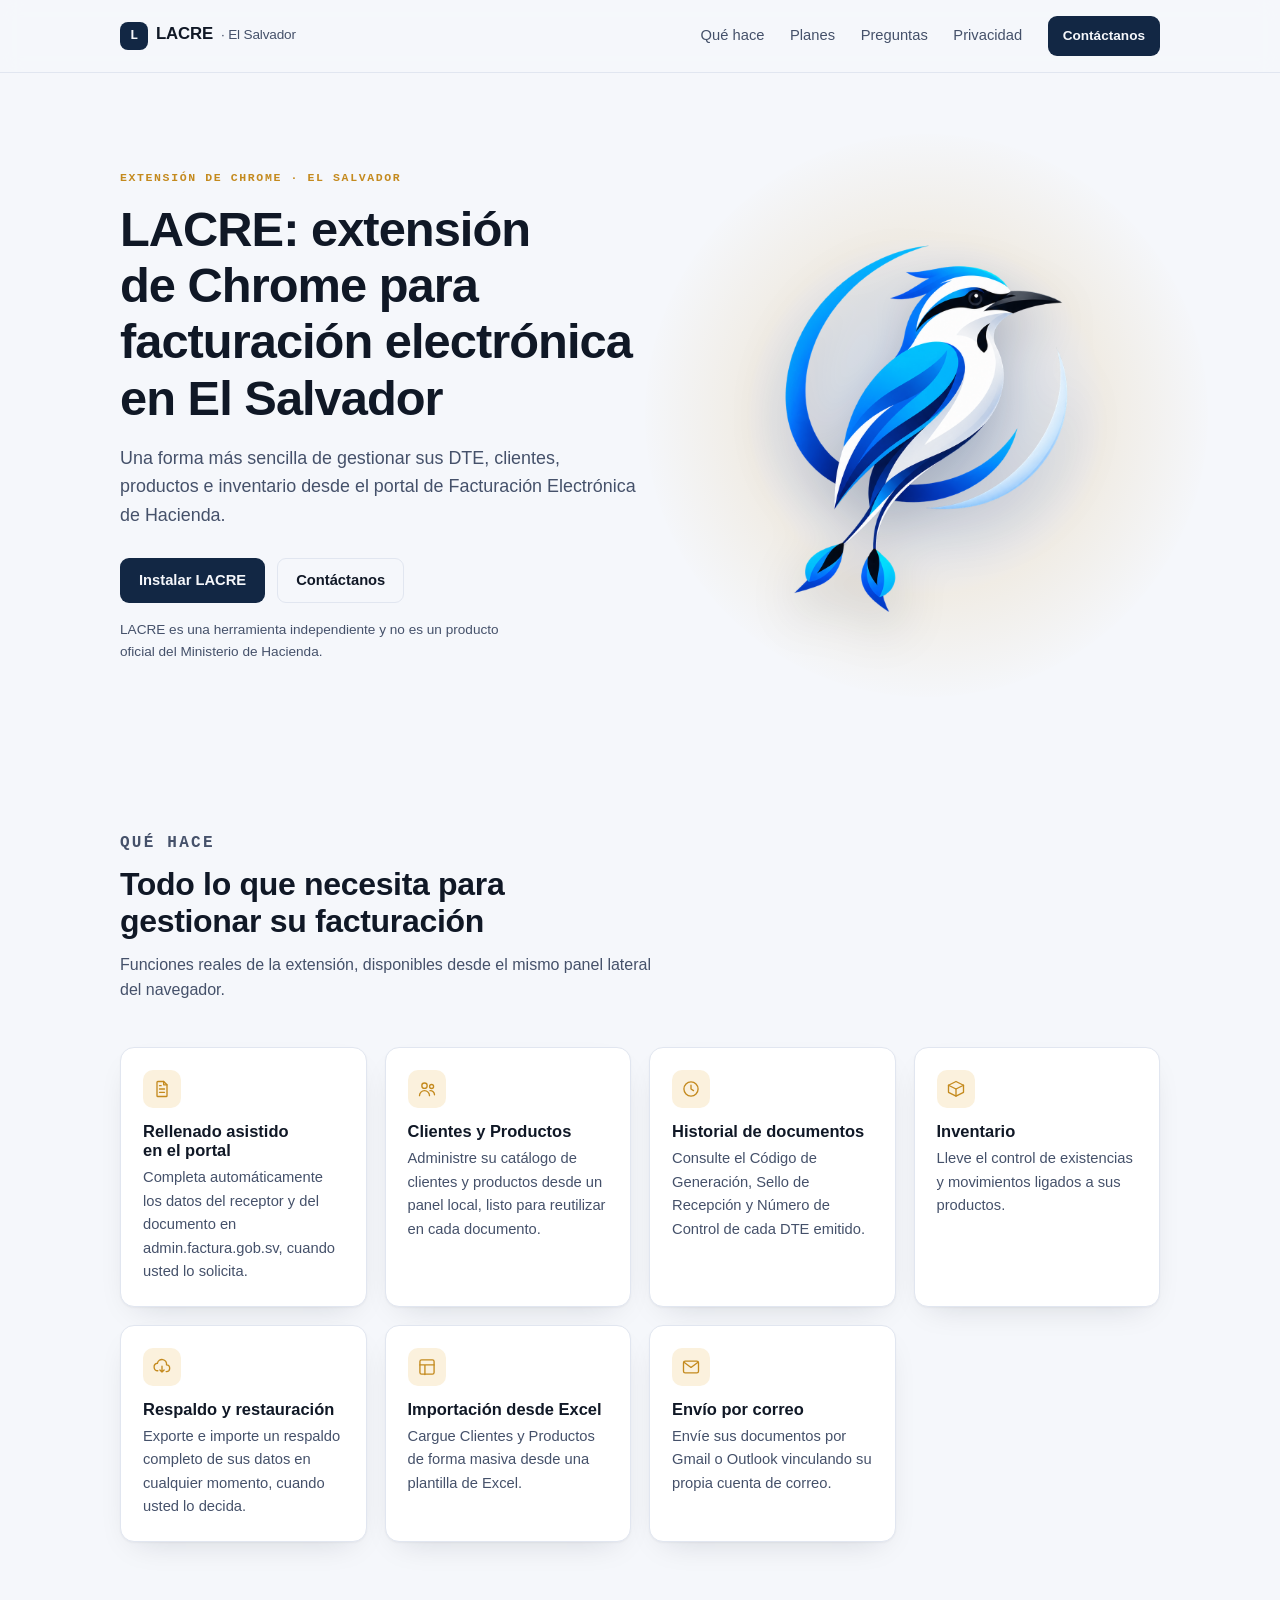
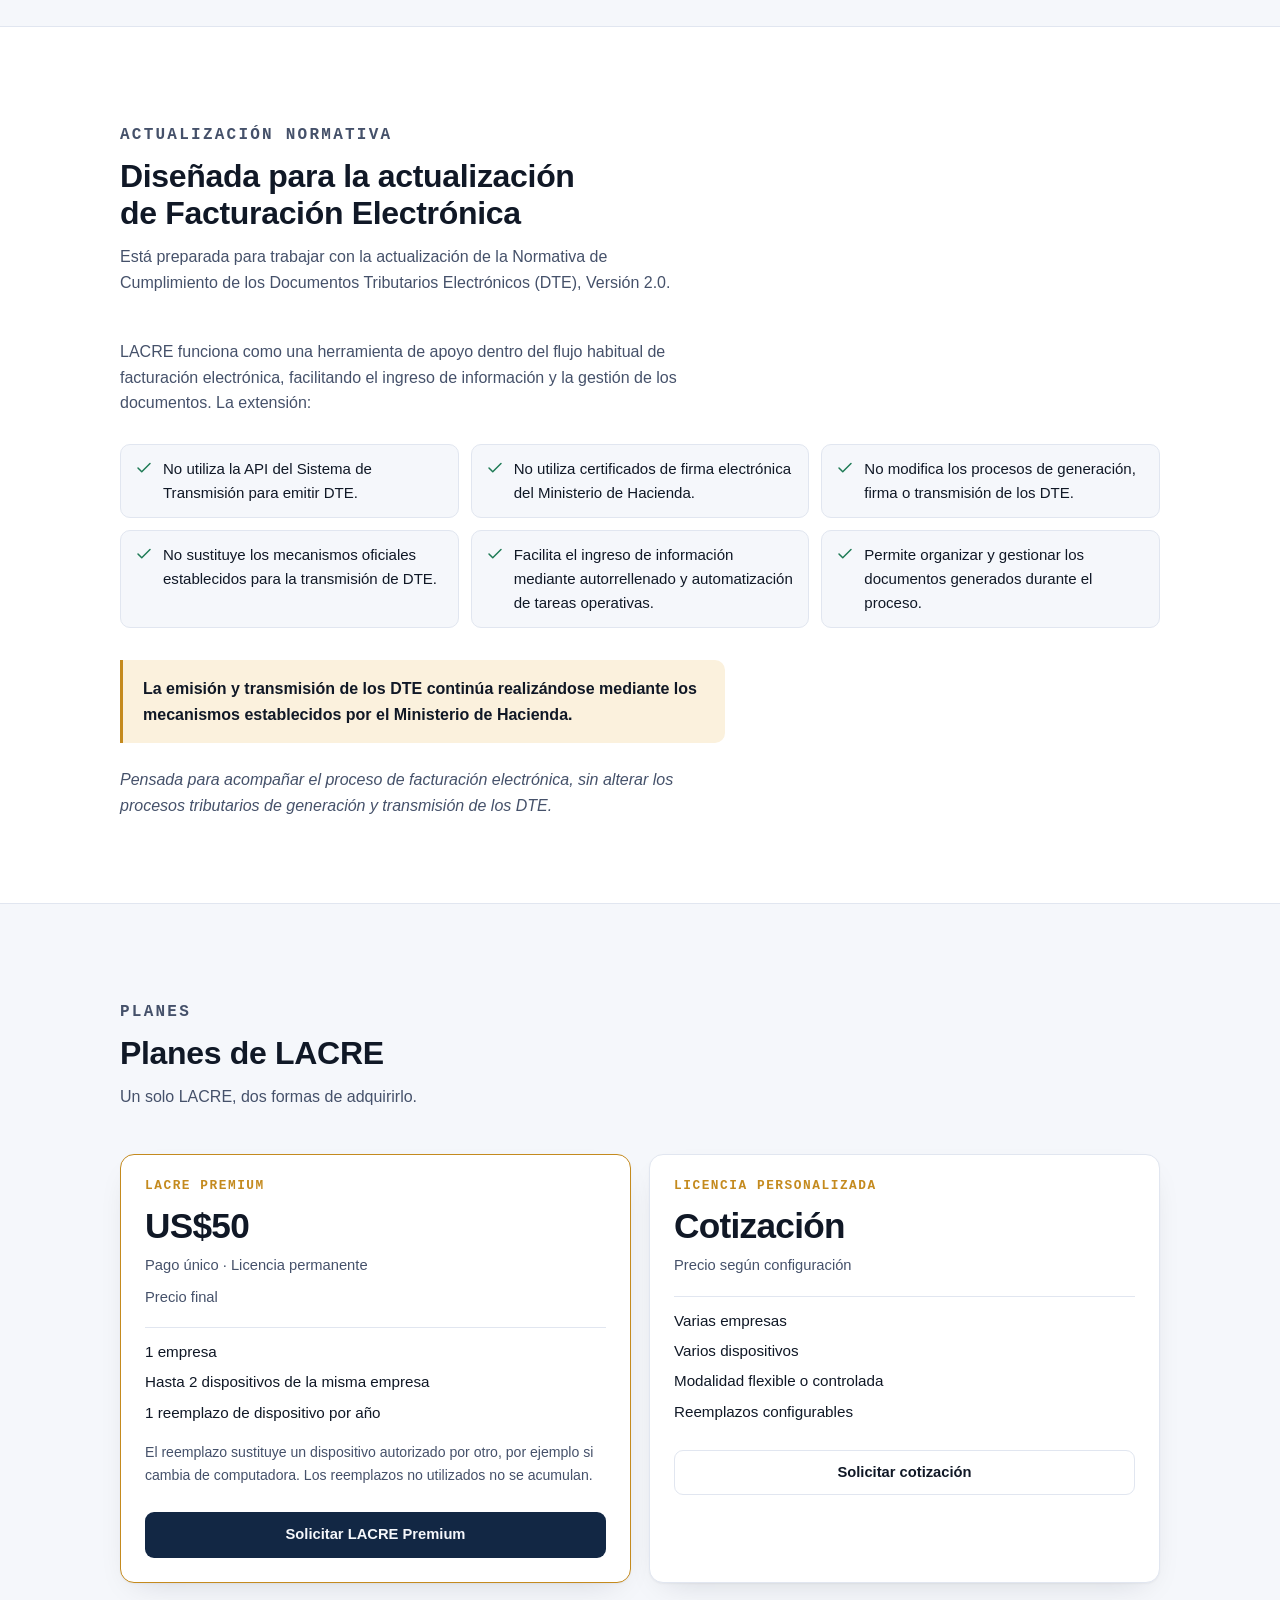
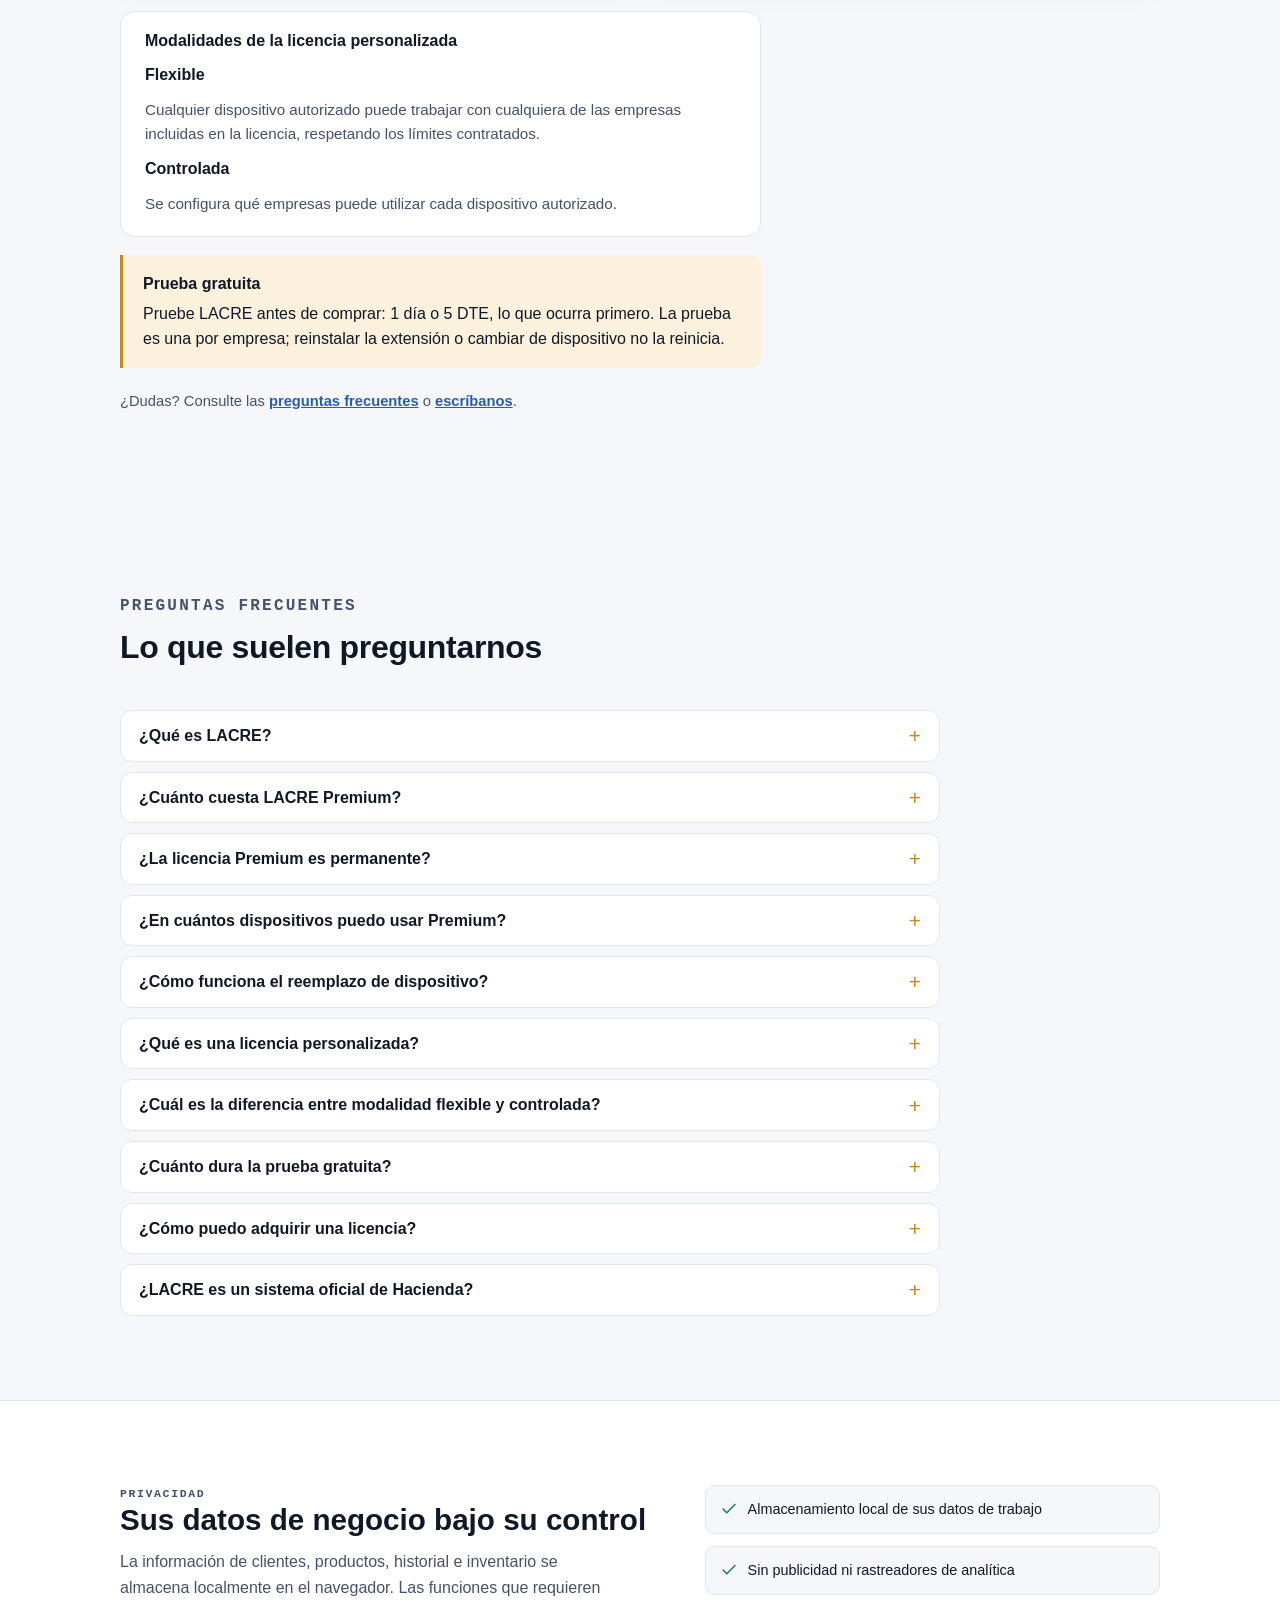
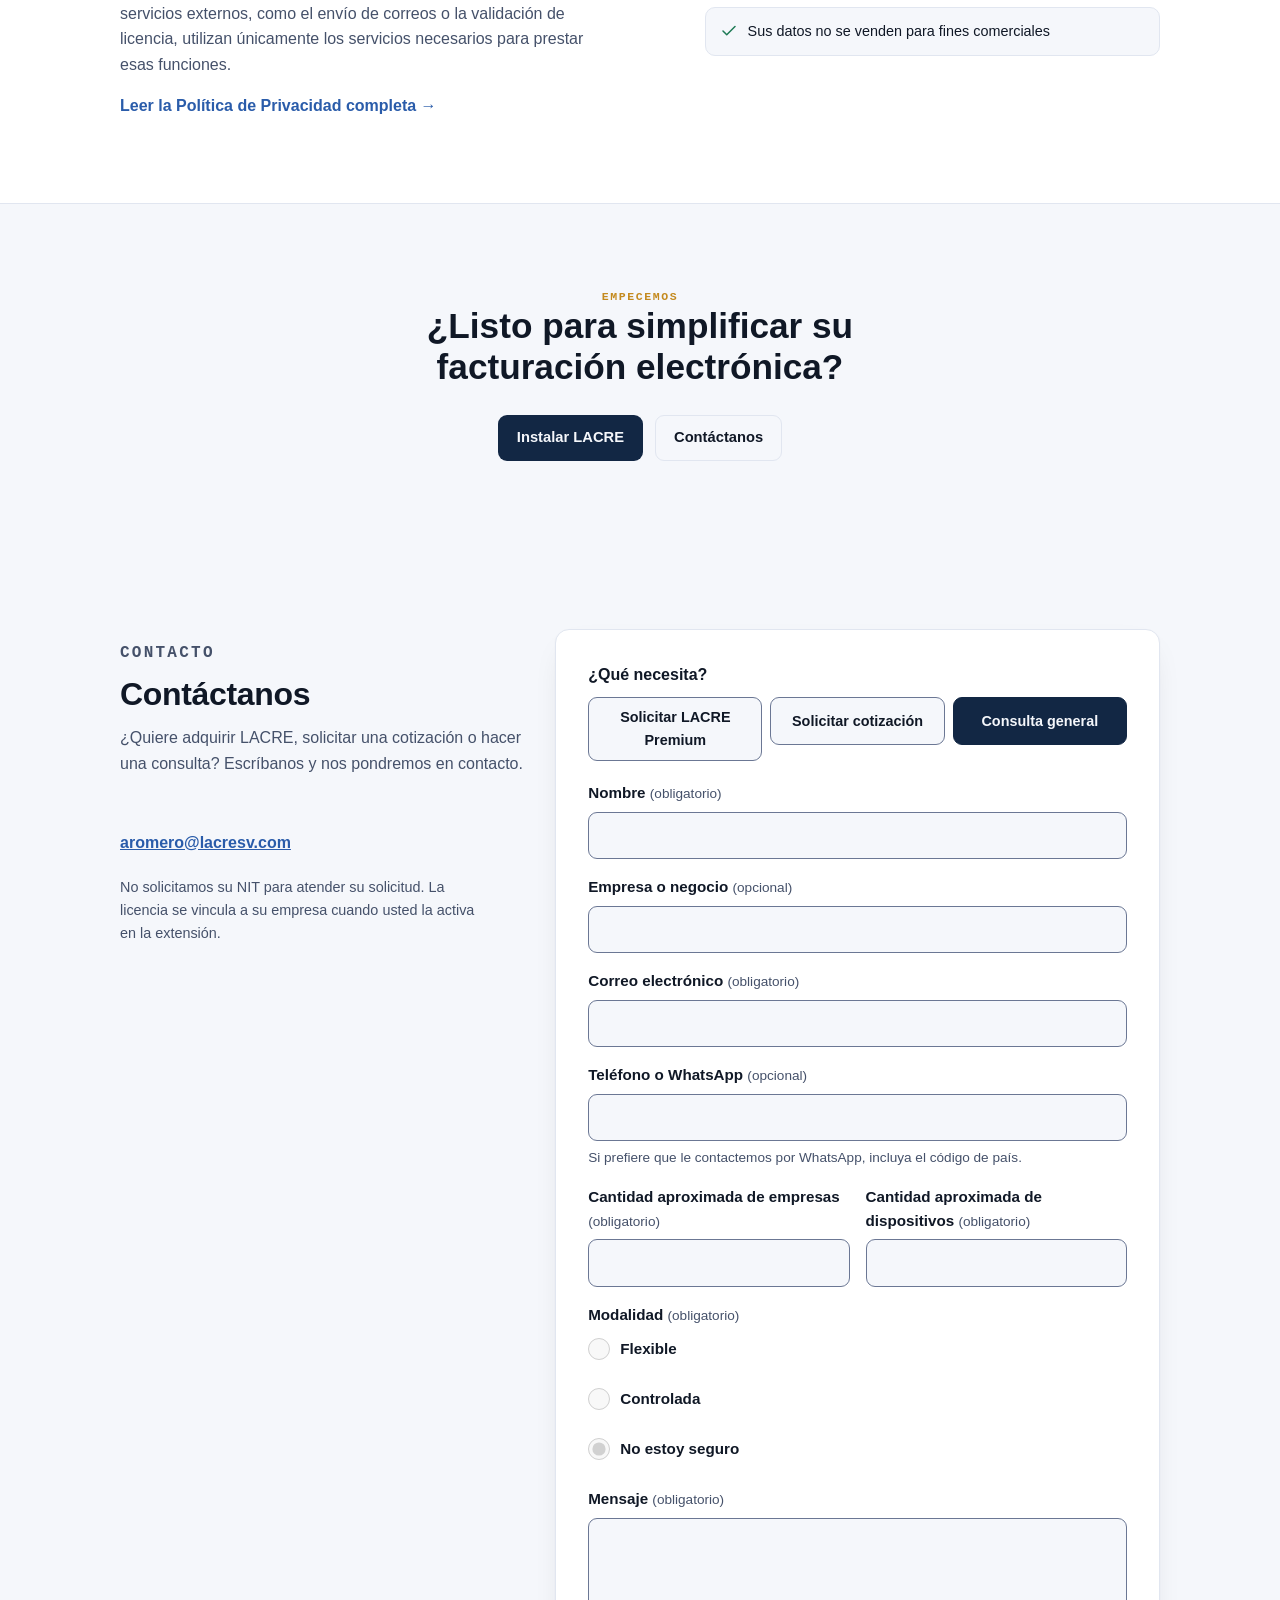
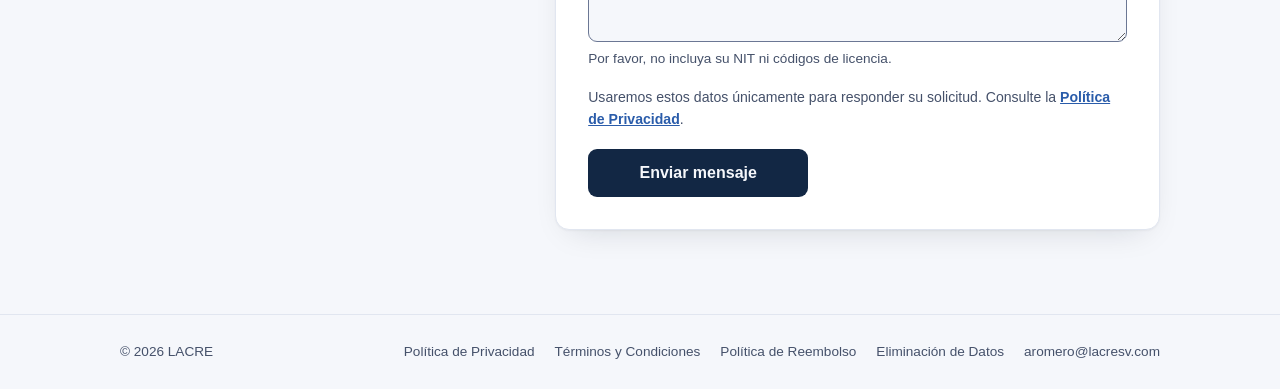
==== commit b7ddf74a: "feat(legal): cubrir automatización comercial por WhatsApp en privacidad/términos y crear /eliminacio" ====
--- a/index.html
+++ b/index.html
@@ -6,6 +6,8 @@
 <title>LACRE — Extensión de Chrome para facturación electrónica DTE</title>
 <meta name="description" content="LACRE es una extensión de Chrome para facturación electrónica en El Salvador. Gestione DTE, clientes, productos e inventario desde el portal de Hacienda.">
 <meta name="theme-color" content="#122744">
+<meta http-equiv="Content-Security-Policy" content="default-src 'none'; script-src 'self'; style-src 'self' 'unsafe-inline'; img-src 'self' data:; connect-src https://lacre-contacto.panel-dte-oauth.workers.dev; form-action 'self'; base-uri 'none'">
+<meta name="referrer" content="strict-origin-when-cross-origin">
 <link rel="canonical" href="https://lacresv.com/">
 <link rel="icon" href="/favicon.ico" sizes="any">
 <link rel="icon" type="image/png" sizes="48x48" href="/assets/favicon-48x48.png">
@@ -154,7 +156,7 @@
           "name": "¿Cómo puedo adquirir una licencia?",
           "acceptedAnswer": {
             "@type": "Answer",
-            "text": "Envíe su solicitud en la sección Contáctanos. Le indicaremos cómo realizar el pago. Cuando se confirme el pago, le entregamos su código de licencia y usted activa LACRE en la extensión. No pedimos su NIT en la solicitud: la licencia se vincula a su empresa al activarla."
+            "text": "Envíe su solicitud en la sección Contáctanos. Le indicaremos cómo realizar el pago. Cuando se confirme el pago, le entregamos su identificador de licencia y su secreto de activación, y usted activa LACRE en la extensión. No pedimos su NIT en la solicitud: la licencia se vincula a su empresa al activarla."
           }
         },
         {
@@ -683,6 +685,10 @@
   .exito h3 { font-size: 1.3rem; color: var(--good); margin-bottom: 8px; }
   .exito h3:focus { outline: 2px solid var(--primary-bright); outline-offset: 4px; }
   .exito p { margin-bottom: 18px; }
+  .exito-pago { margin: 0 0 18px; padding-top: 4px; }
+  .exito-pago h4 { font-size: 1.05rem; margin-bottom: 8px; }
+  .exito-pago ol { margin: 0 0 14px 1.2em; padding: 0; }
+  .exito-pago li { margin-bottom: 6px; }
   .hp { position: absolute !important; left: -10000px; width: 1px; height: 1px; overflow: hidden; }
 </style>
 </head>
@@ -968,7 +974,7 @@
 
         <details class="faq-item">
           <summary>¿Cómo puedo adquirir una licencia?</summary>
-          <p class="faq-resp">Envíe su solicitud en la sección <a href="#contacto">Contáctanos</a>. Le indicaremos cómo realizar el pago. Cuando se confirme el pago, le entregamos su código de licencia y usted activa LACRE en la extensión. No pedimos su NIT en la solicitud: la licencia se vincula a su empresa al activarla.</p>
+          <p class="faq-resp">Envíe su solicitud en la sección <a href="#contacto">Contáctanos</a>. Le indicaremos cómo realizar el pago. Cuando se confirme el pago, le entregamos su identificador de licencia y su secreto de activación, y usted activa LACRE en la extensión. No pedimos su NIT en la solicitud: la licencia se vincula a su empresa al activarla.</p>
         </details>
 
         <details class="faq-item">
@@ -1045,6 +1051,15 @@
           <div id="form-exito" class="exito" hidden>
             <h3 id="exito-titulo" tabindex="-1"></h3>
             <p id="exito-texto"></p>
+            <div id="pago-premium" class="exito-pago" hidden>
+              <h4>Pago de LACRE Premium</h4>
+              <ol>
+                <li>Paga US$50 (pago único) con el enlace seguro de Wompi. LACRE no recibe ni guarda los datos de tu tarjeta.</li>
+                <li>Usa el mismo correo con el que enviaste la solicitud.</li>
+                <li>Verificaremos tu pago y te enviaremos por correo el identificador de licencia y el secreto de activación.</li>
+              </ol>
+              <a class="btn btn-primary" id="pago-premium-enlace" href="#" target="_blank" rel="noopener noreferrer">Pagar con Wompi</a>
+            </div>
             <button type="button" class="btn btn-ghost" id="nueva-solicitud">Enviar otra solicitud</button>
           </div>
 
@@ -1141,6 +1156,7 @@
       <a href="/privacidad">Política de Privacidad</a>
       <a href="/terminos">Términos y Condiciones</a>
       <a href="/reembolso">Política de Reembolso</a>
+      <a href="/eliminacion-datos">Eliminación de Datos</a>
       <a href="mailto:aromero@lacresv.com">aromero@lacresv.com</a>
       <a data-whatsapp hidden rel="noopener" target="_blank">WhatsApp</a>
     </div>
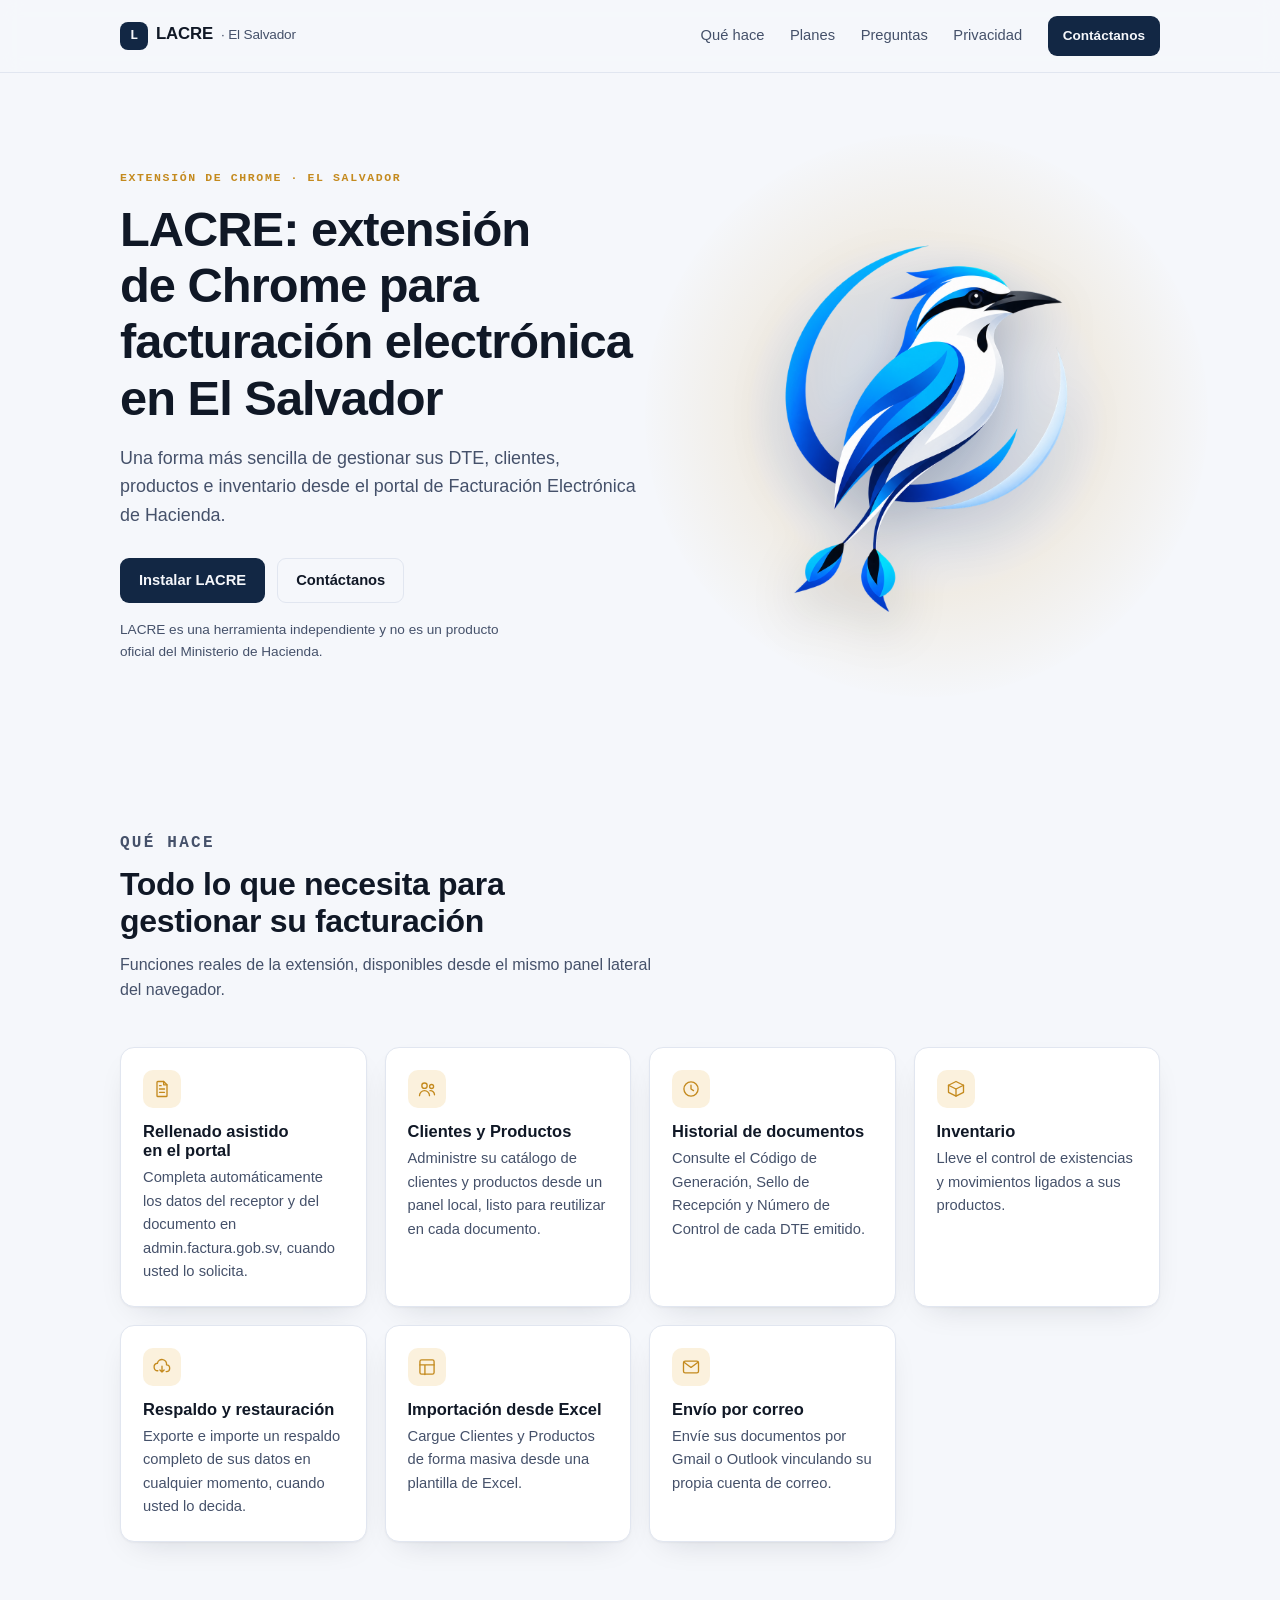
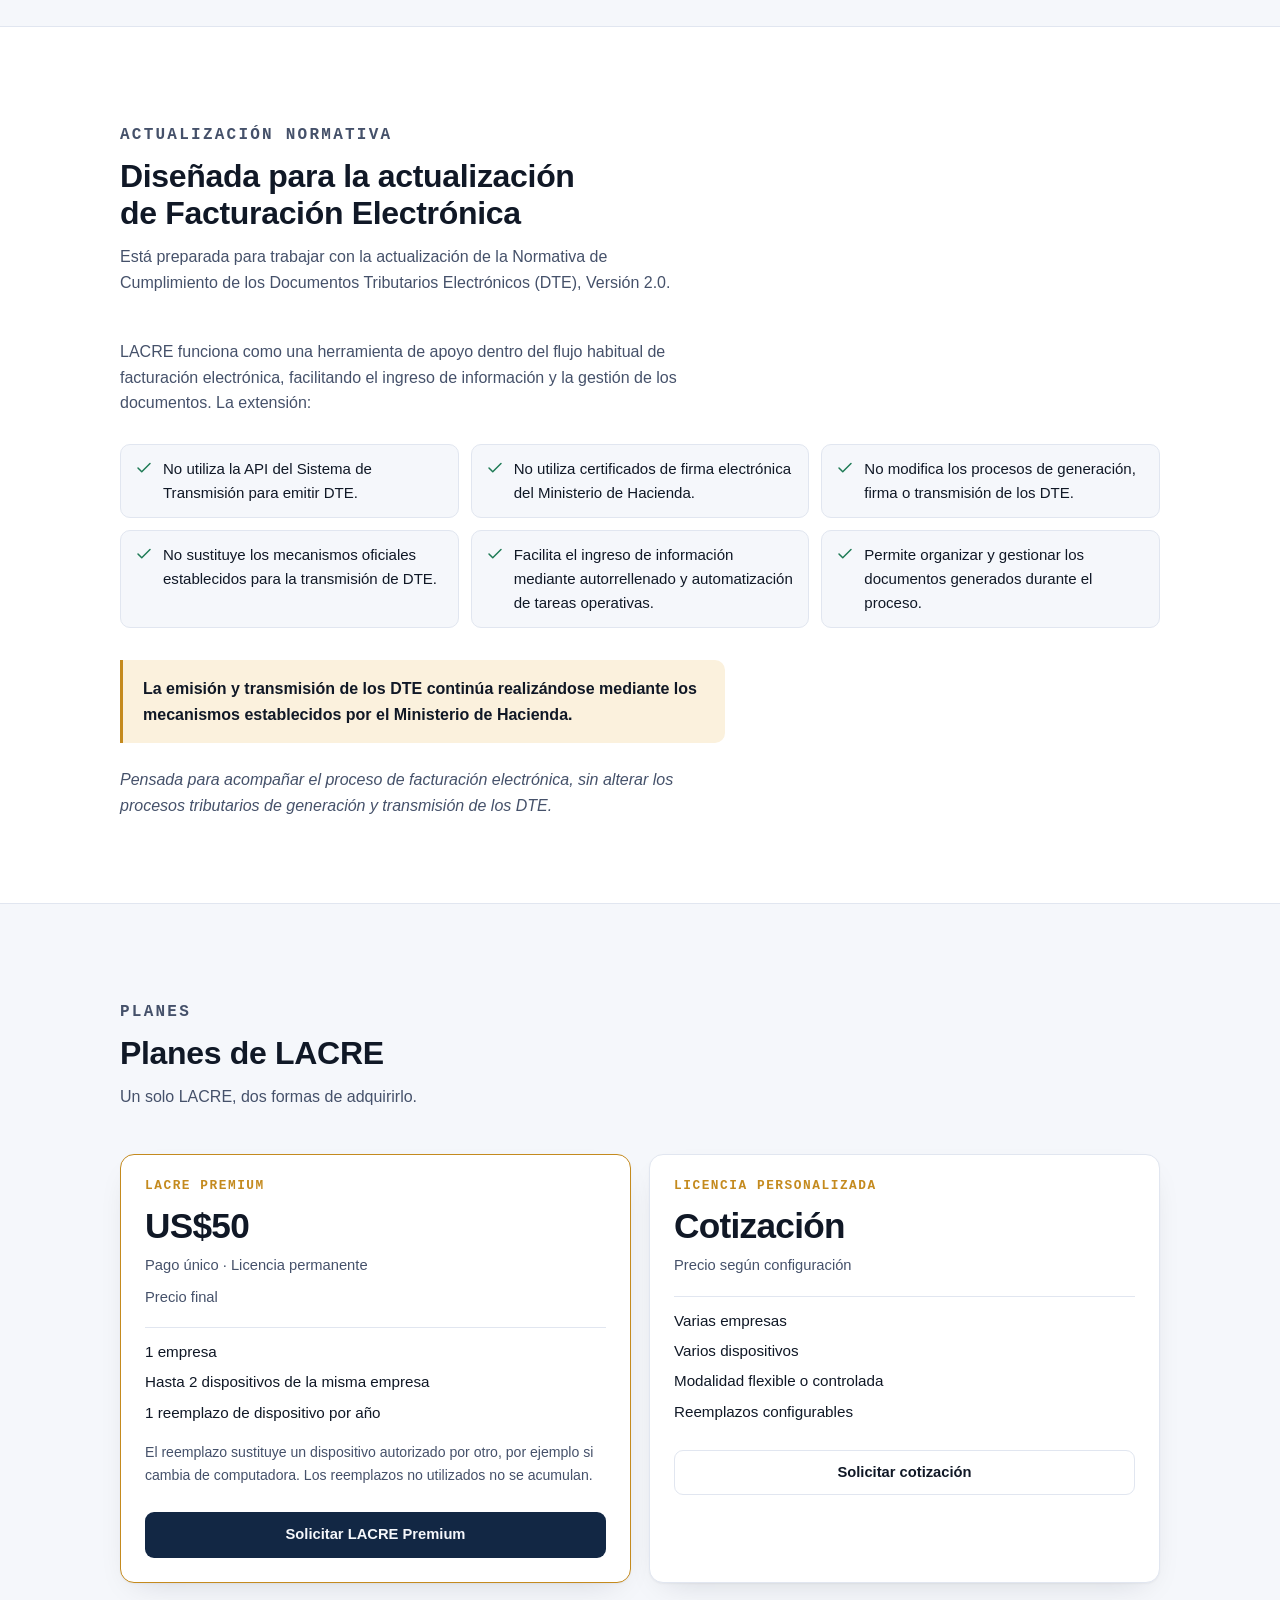
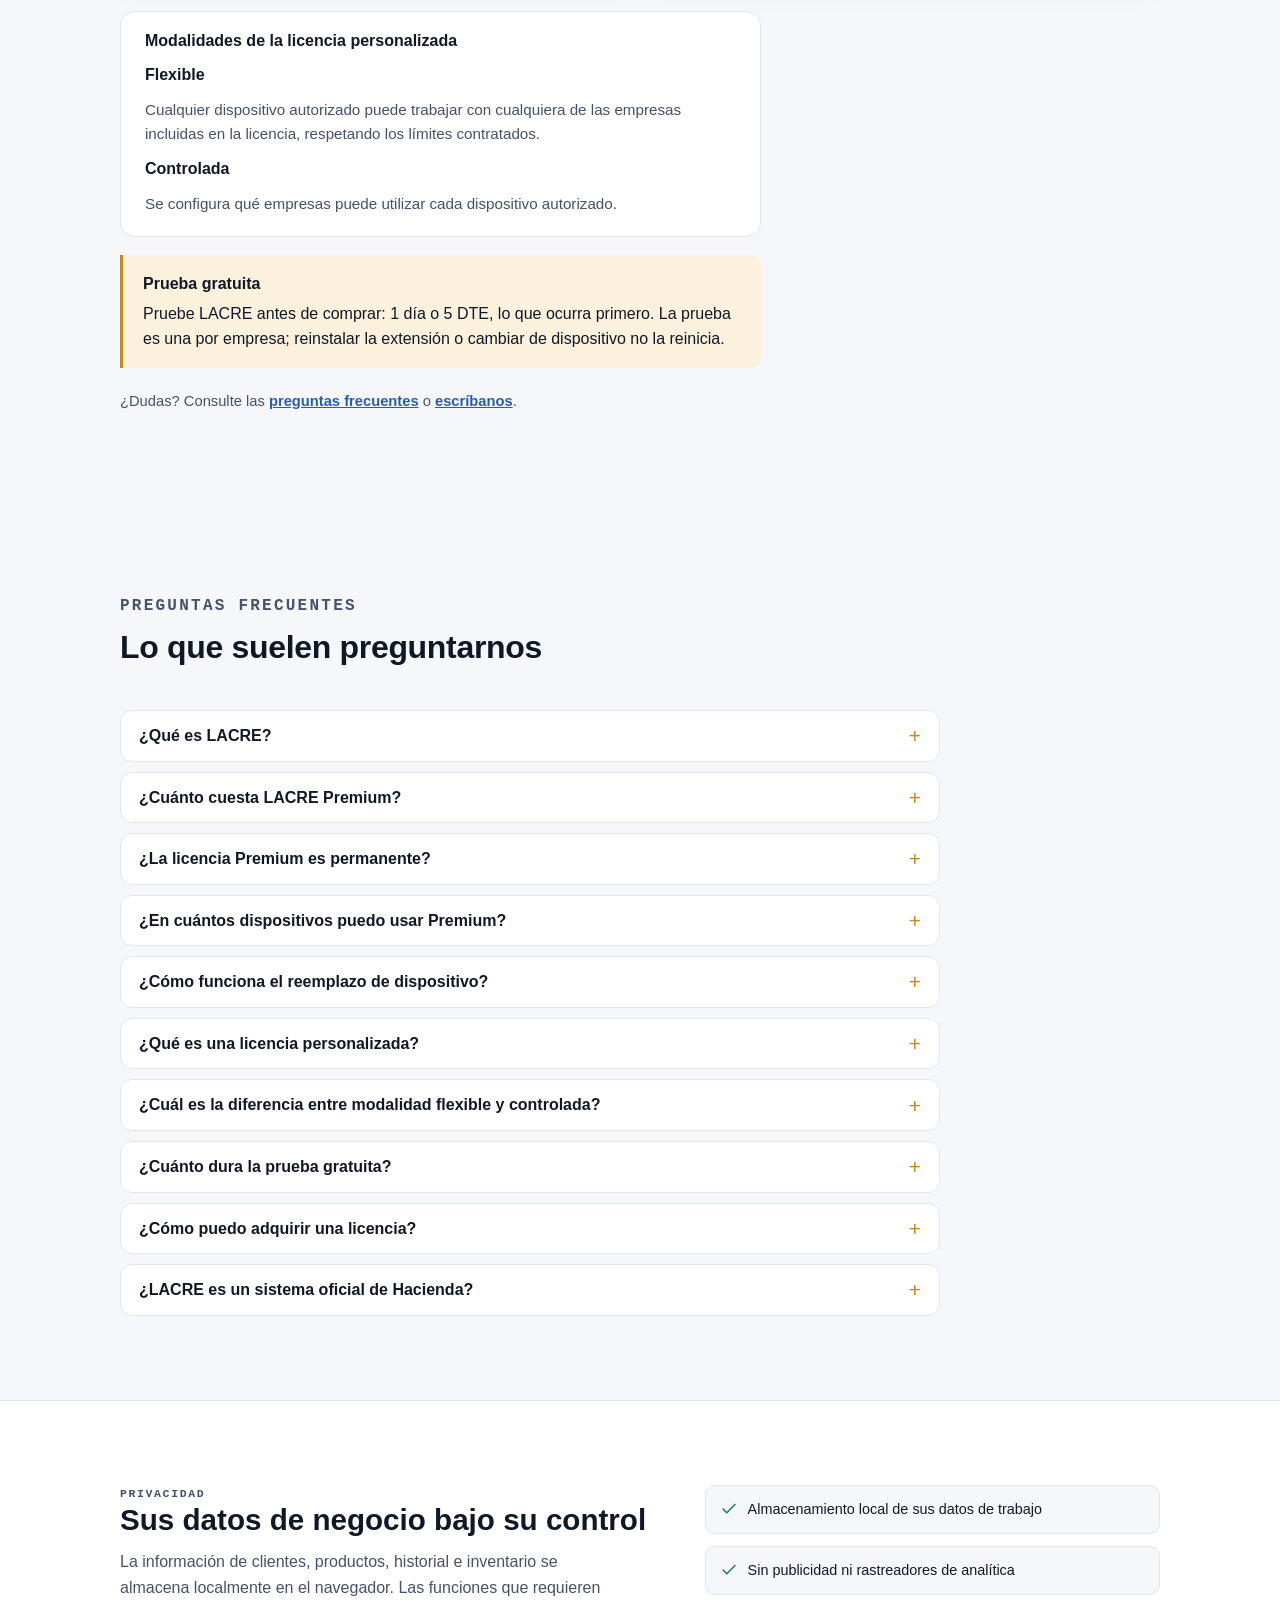
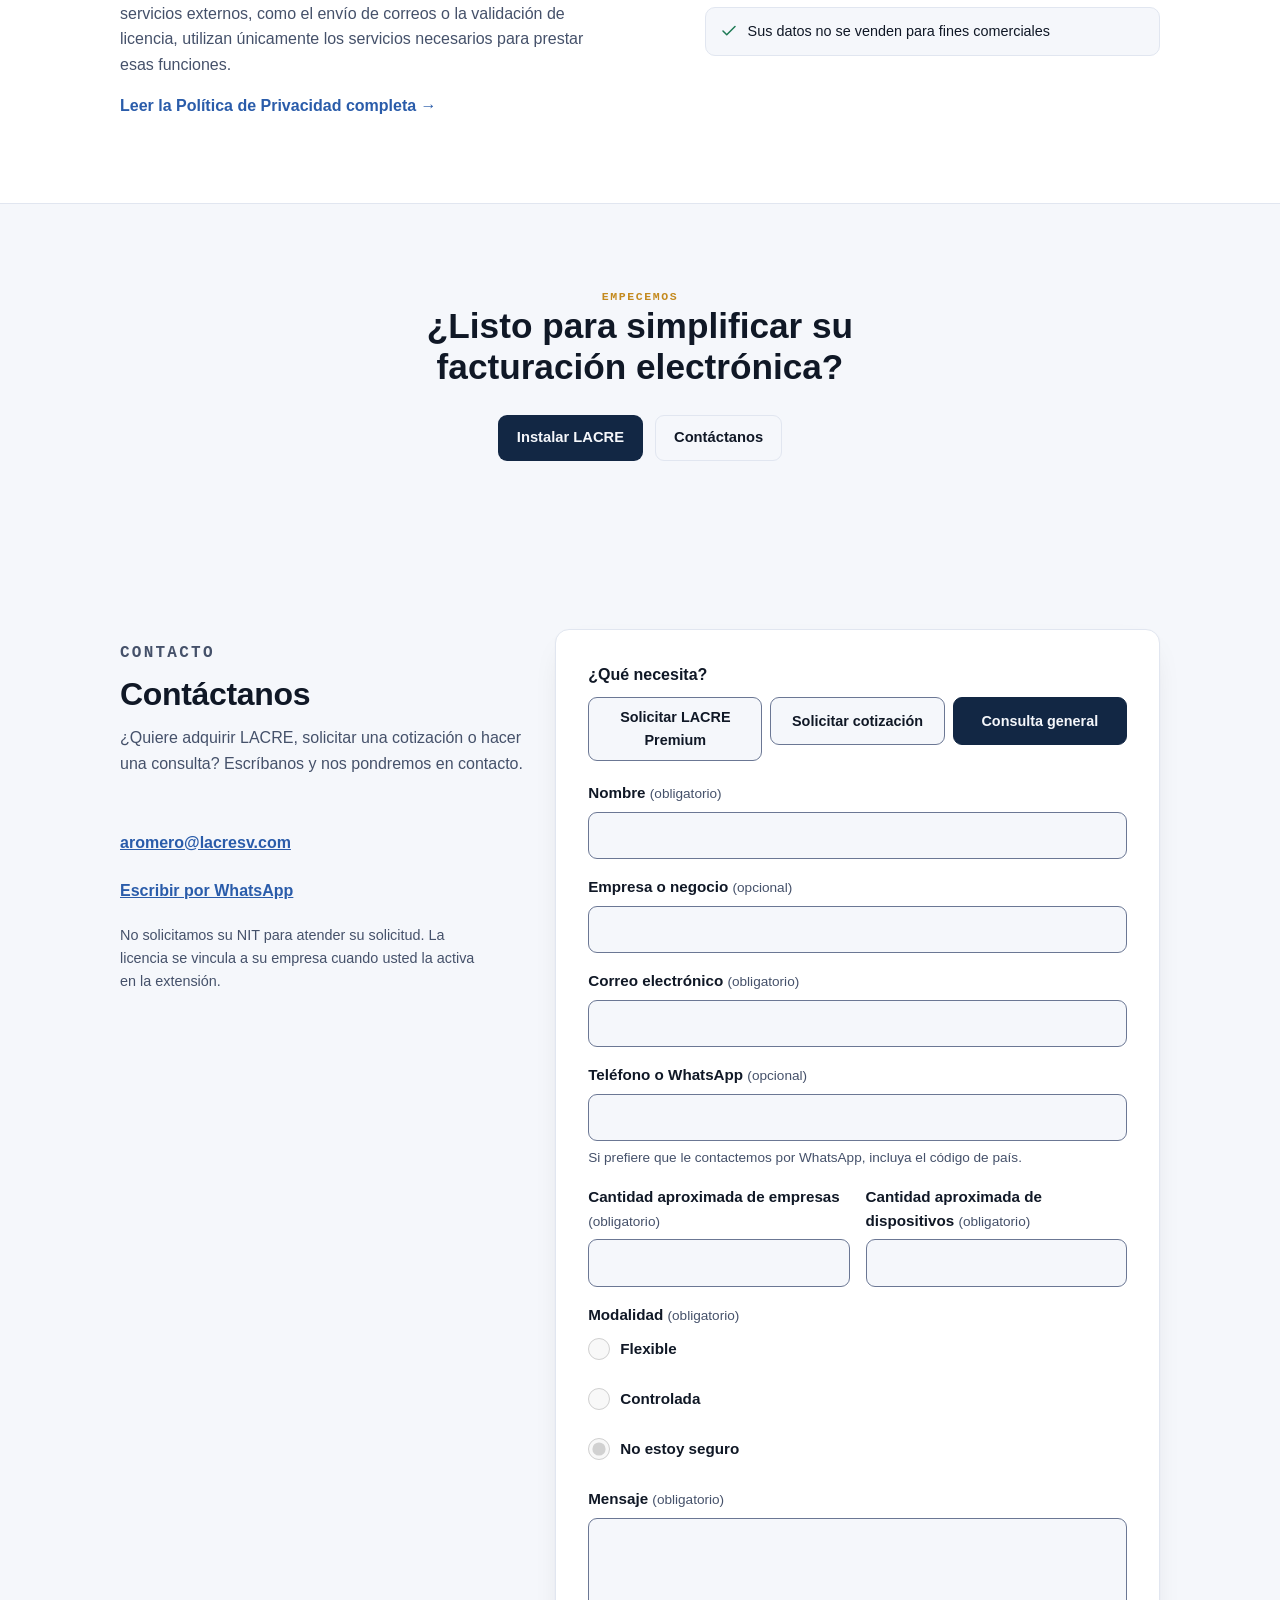
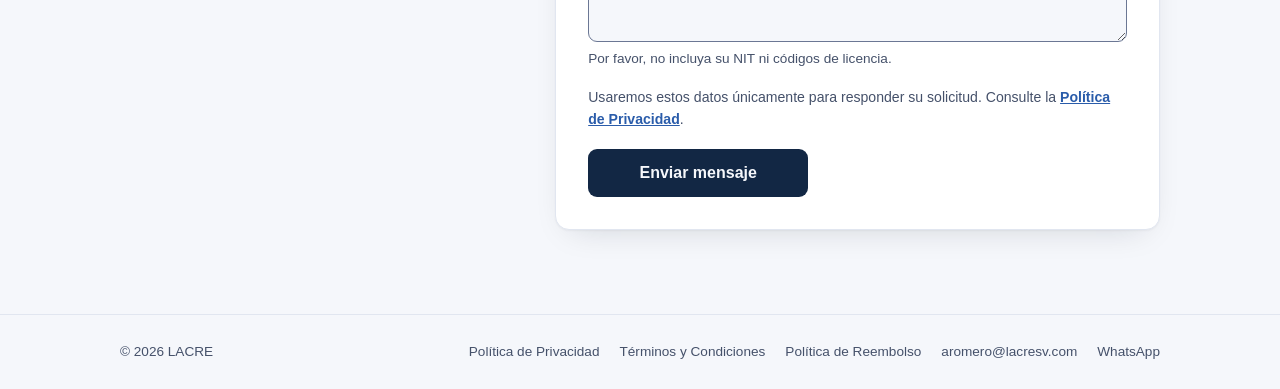
==== commit 69318cee: "feat(web): Premium -> lacre-ventas (/v1/ventas) + WhatsApp; Personalizada agrega WhatsApp (Etapa 1.6" ====
--- a/index.html
+++ b/index.html
@@ -6,7 +6,7 @@
 <title>LACRE — Extensión de Chrome para facturación electrónica DTE</title>
 <meta name="description" content="LACRE es una extensión de Chrome para facturación electrónica en El Salvador. Gestione DTE, clientes, productos e inventario desde el portal de Hacienda.">
 <meta name="theme-color" content="#122744">
-<meta http-equiv="Content-Security-Policy" content="default-src 'none'; script-src 'self'; style-src 'self' 'unsafe-inline'; img-src 'self' data:; connect-src https://lacre-contacto.panel-dte-oauth.workers.dev; form-action 'self'; base-uri 'none'">
+<meta http-equiv="Content-Security-Policy" content="default-src 'none'; script-src 'self'; style-src 'self' 'unsafe-inline'; img-src 'self' data:; connect-src https://lacre-contacto.panel-dte-oauth.workers.dev https://lacre-ventas-staging.panel-dte-oauth.workers.dev; form-action 'self'; base-uri 'none'">
 <meta name="referrer" content="strict-origin-when-cross-origin">
 <link rel="canonical" href="https://lacresv.com/">
 <link rel="icon" href="/favicon.ico" sizes="any">
@@ -689,6 +689,7 @@
   .exito-pago h4 { font-size: 1.05rem; margin-bottom: 8px; }
   .exito-pago ol { margin: 0 0 14px 1.2em; padding: 0; }
   .exito-pago li { margin-bottom: 6px; }
+  .whatsapp-codigo { font-weight: 600; margin-bottom: 12px; }
   .hp { position: absolute !important; left: -10000px; width: 1px; height: 1px; overflow: hidden; }
 </style>
 </head>
@@ -1051,14 +1052,9 @@
           <div id="form-exito" class="exito" hidden>
             <h3 id="exito-titulo" tabindex="-1"></h3>
             <p id="exito-texto"></p>
-            <div id="pago-premium" class="exito-pago" hidden>
-              <h4>Pago de LACRE Premium</h4>
-              <ol>
-                <li>Paga US$50 (pago único) con el enlace seguro de Wompi. LACRE no recibe ni guarda los datos de tu tarjeta.</li>
-                <li>Usa el mismo correo con el que enviaste la solicitud.</li>
-                <li>Verificaremos tu pago y te enviaremos por correo el identificador de licencia y el secreto de activación.</li>
-              </ol>
-              <a class="btn btn-primary" id="pago-premium-enlace" href="#" target="_blank" rel="noopener noreferrer">Pagar con Wompi</a>
+            <div id="whatsapp-continuar" class="exito-pago" hidden>
+              <p id="whatsapp-continuar-codigo" class="whatsapp-codigo" hidden></p>
+              <a class="btn btn-primary" id="whatsapp-continuar-enlace" href="#" target="_blank" rel="noopener noreferrer">Continuar por WhatsApp</a>
             </div>
             <button type="button" class="btn btn-ghost" id="nueva-solicitud">Enviar otra solicitud</button>
           </div>
@@ -1156,7 +1152,6 @@
       <a href="/privacidad">Política de Privacidad</a>
       <a href="/terminos">Términos y Condiciones</a>
       <a href="/reembolso">Política de Reembolso</a>
-      <a href="/eliminacion-datos">Eliminación de Datos</a>
       <a href="mailto:aromero@lacresv.com">aromero@lacresv.com</a>
       <a data-whatsapp hidden rel="noopener" target="_blank">WhatsApp</a>
     </div>
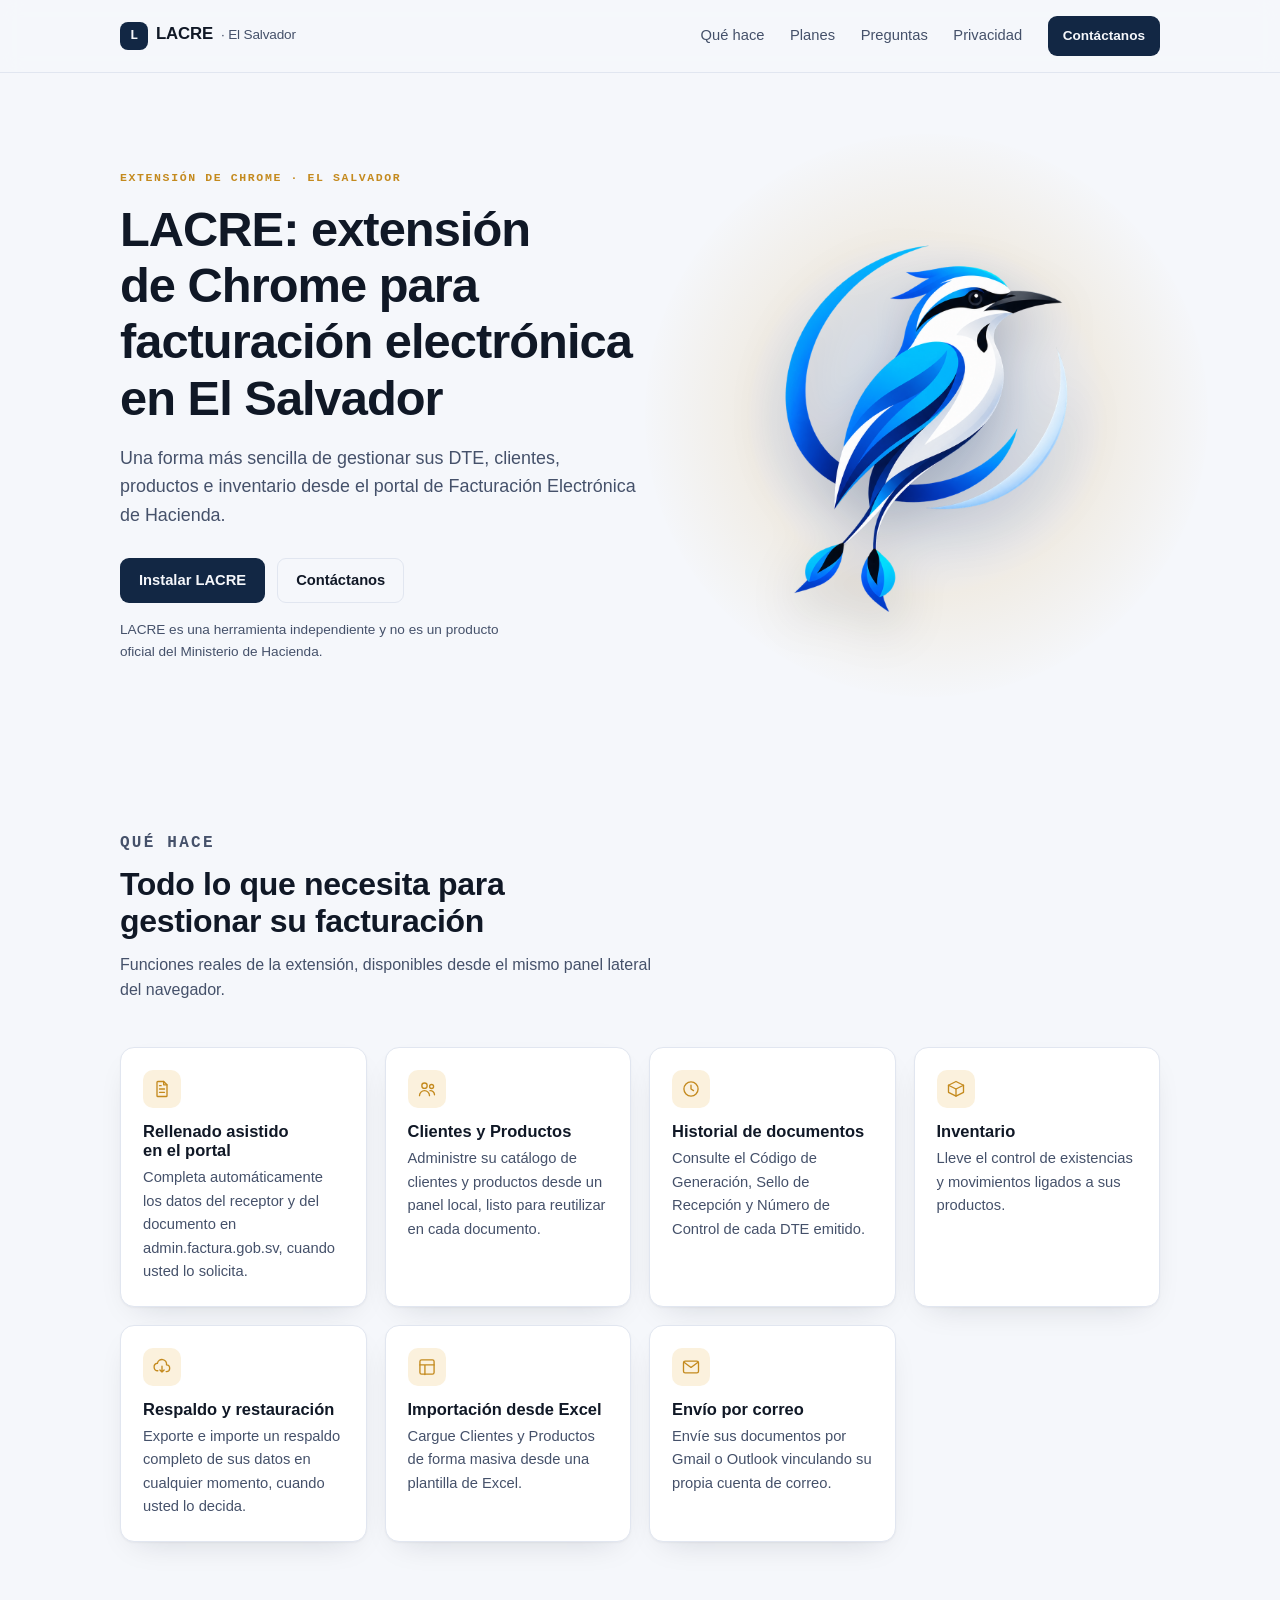
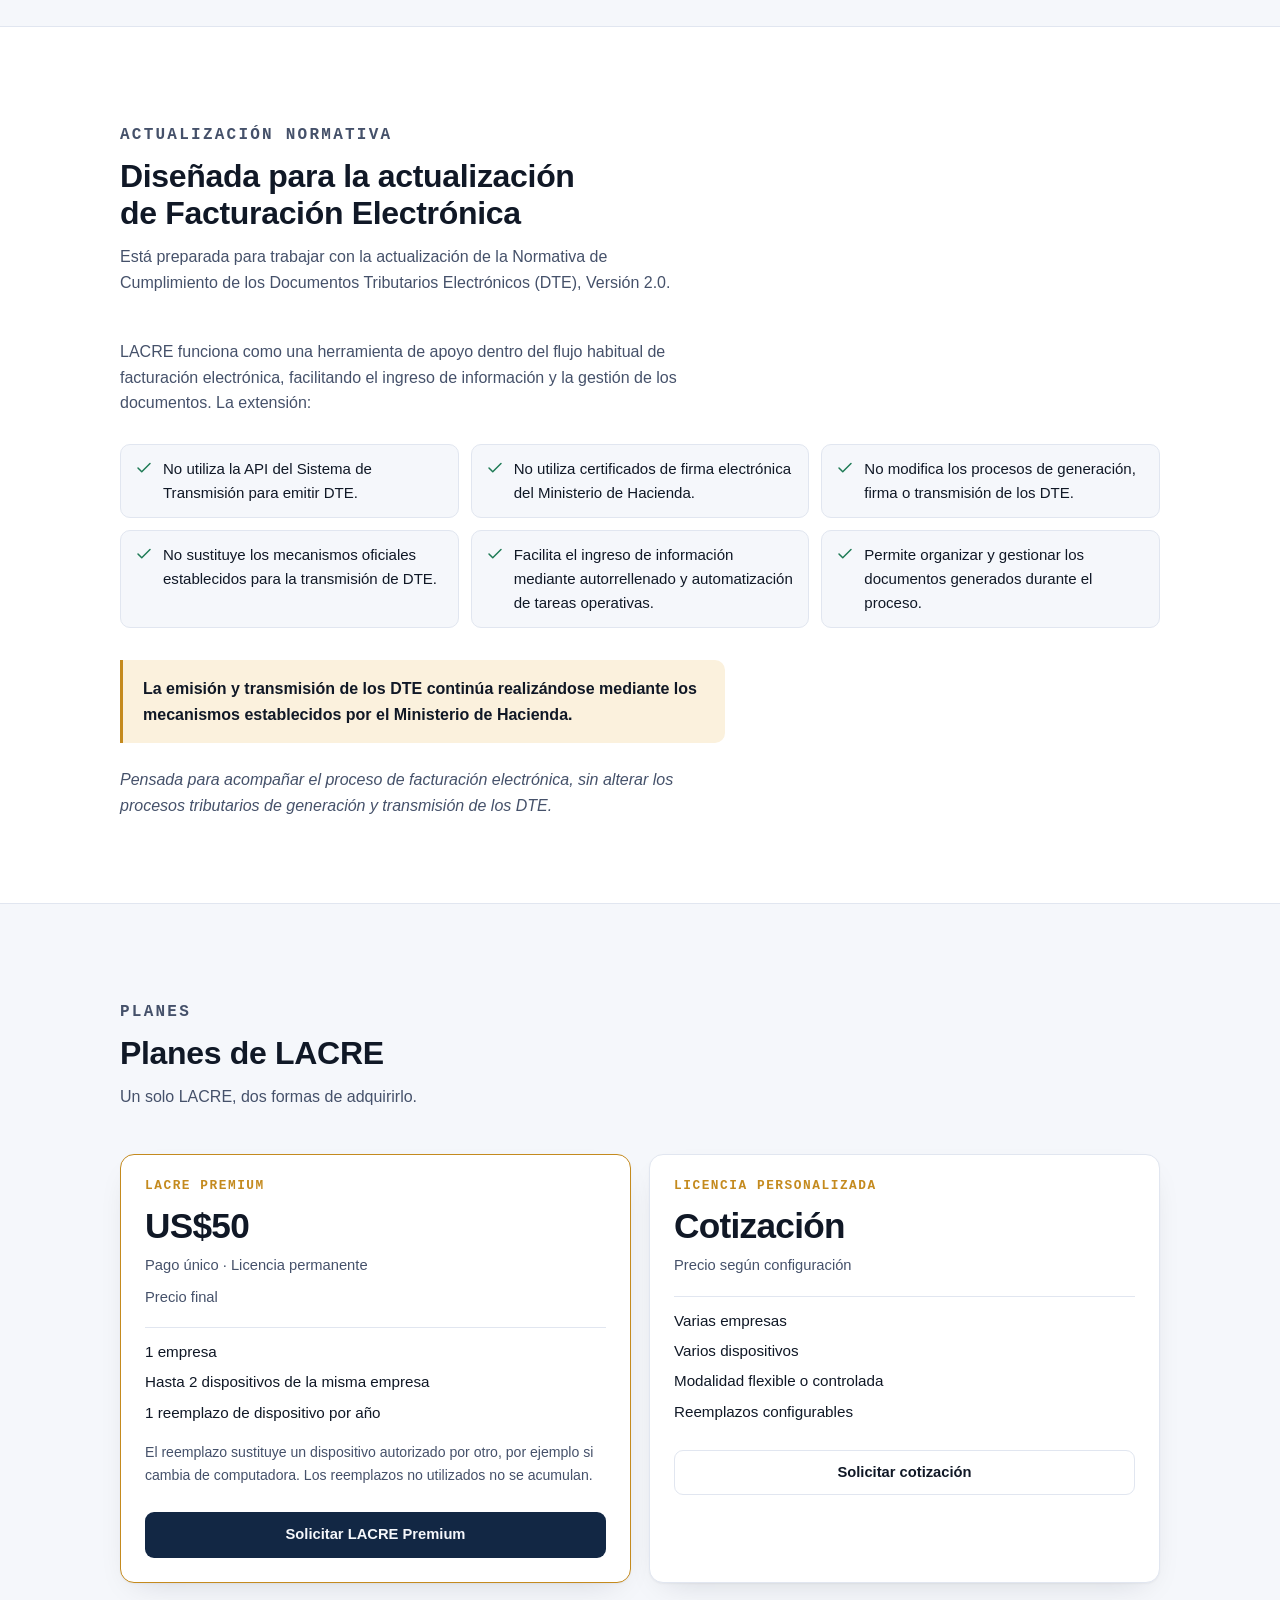
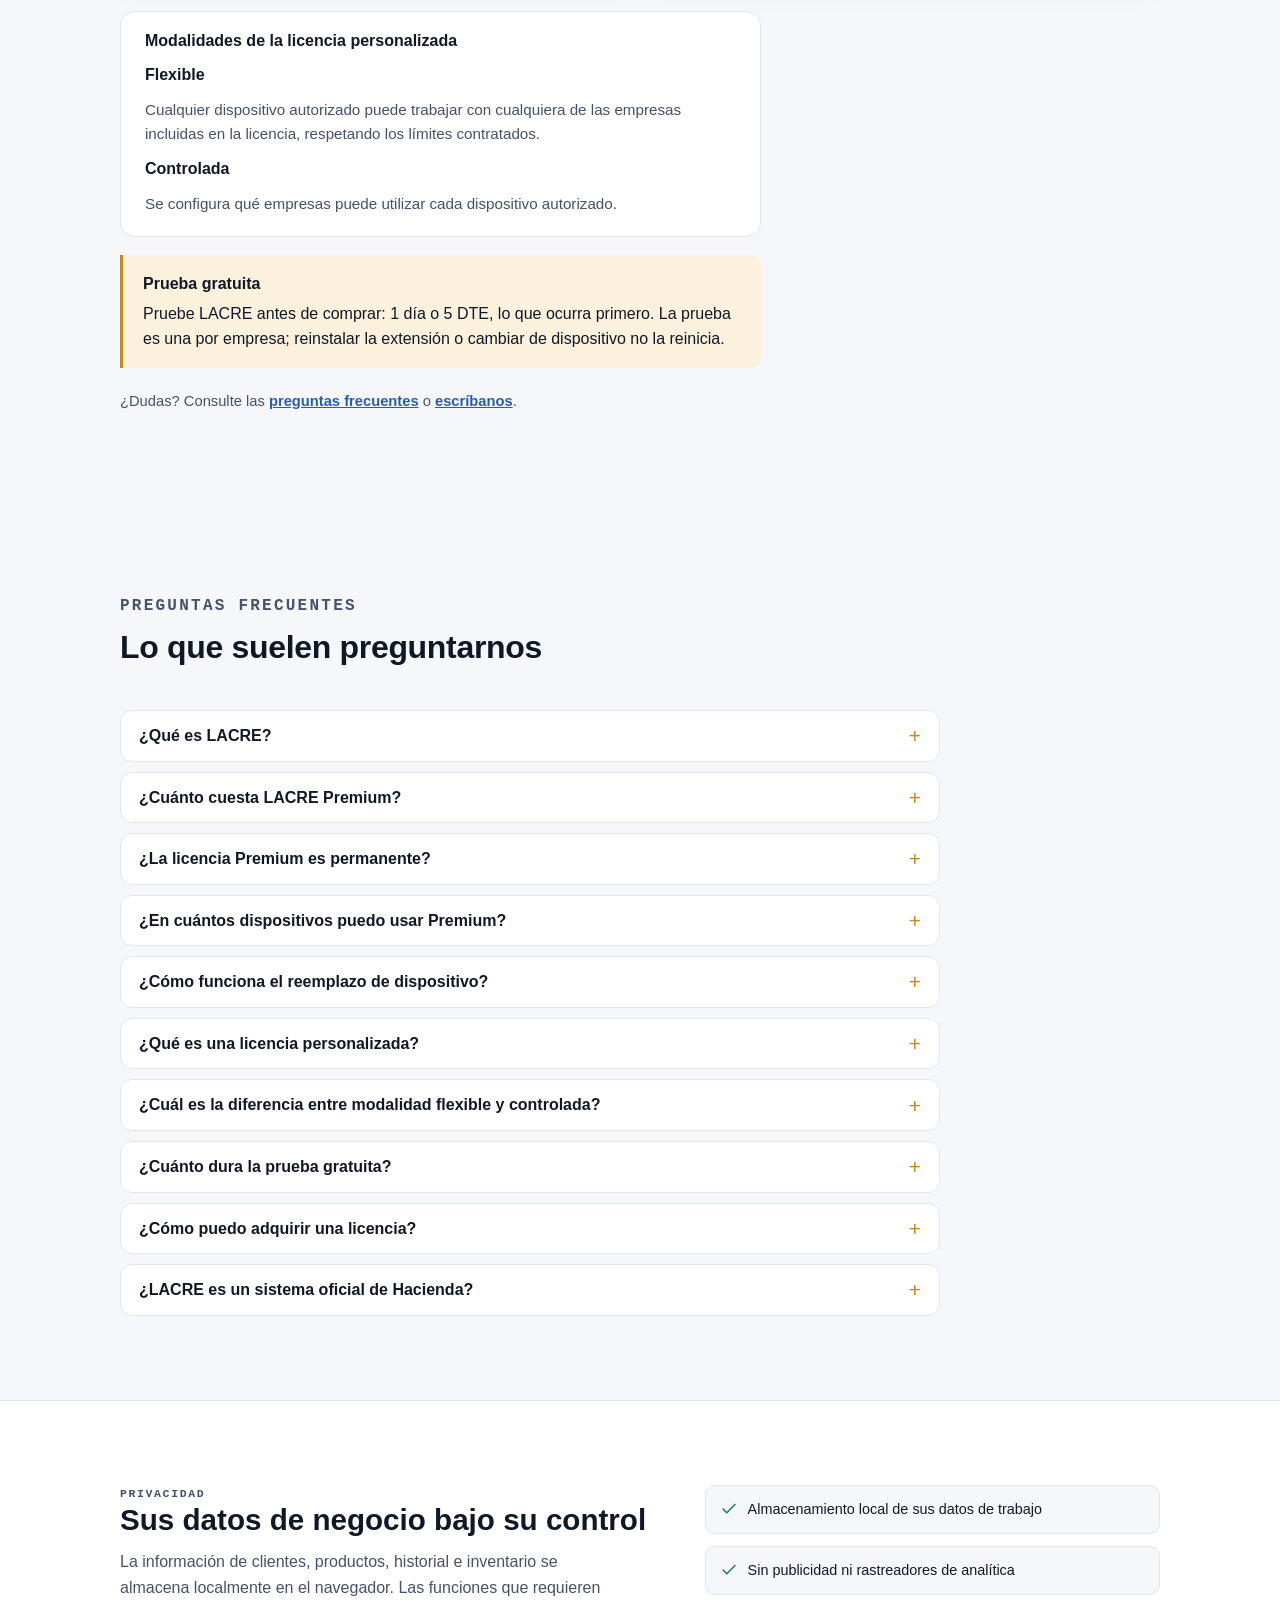
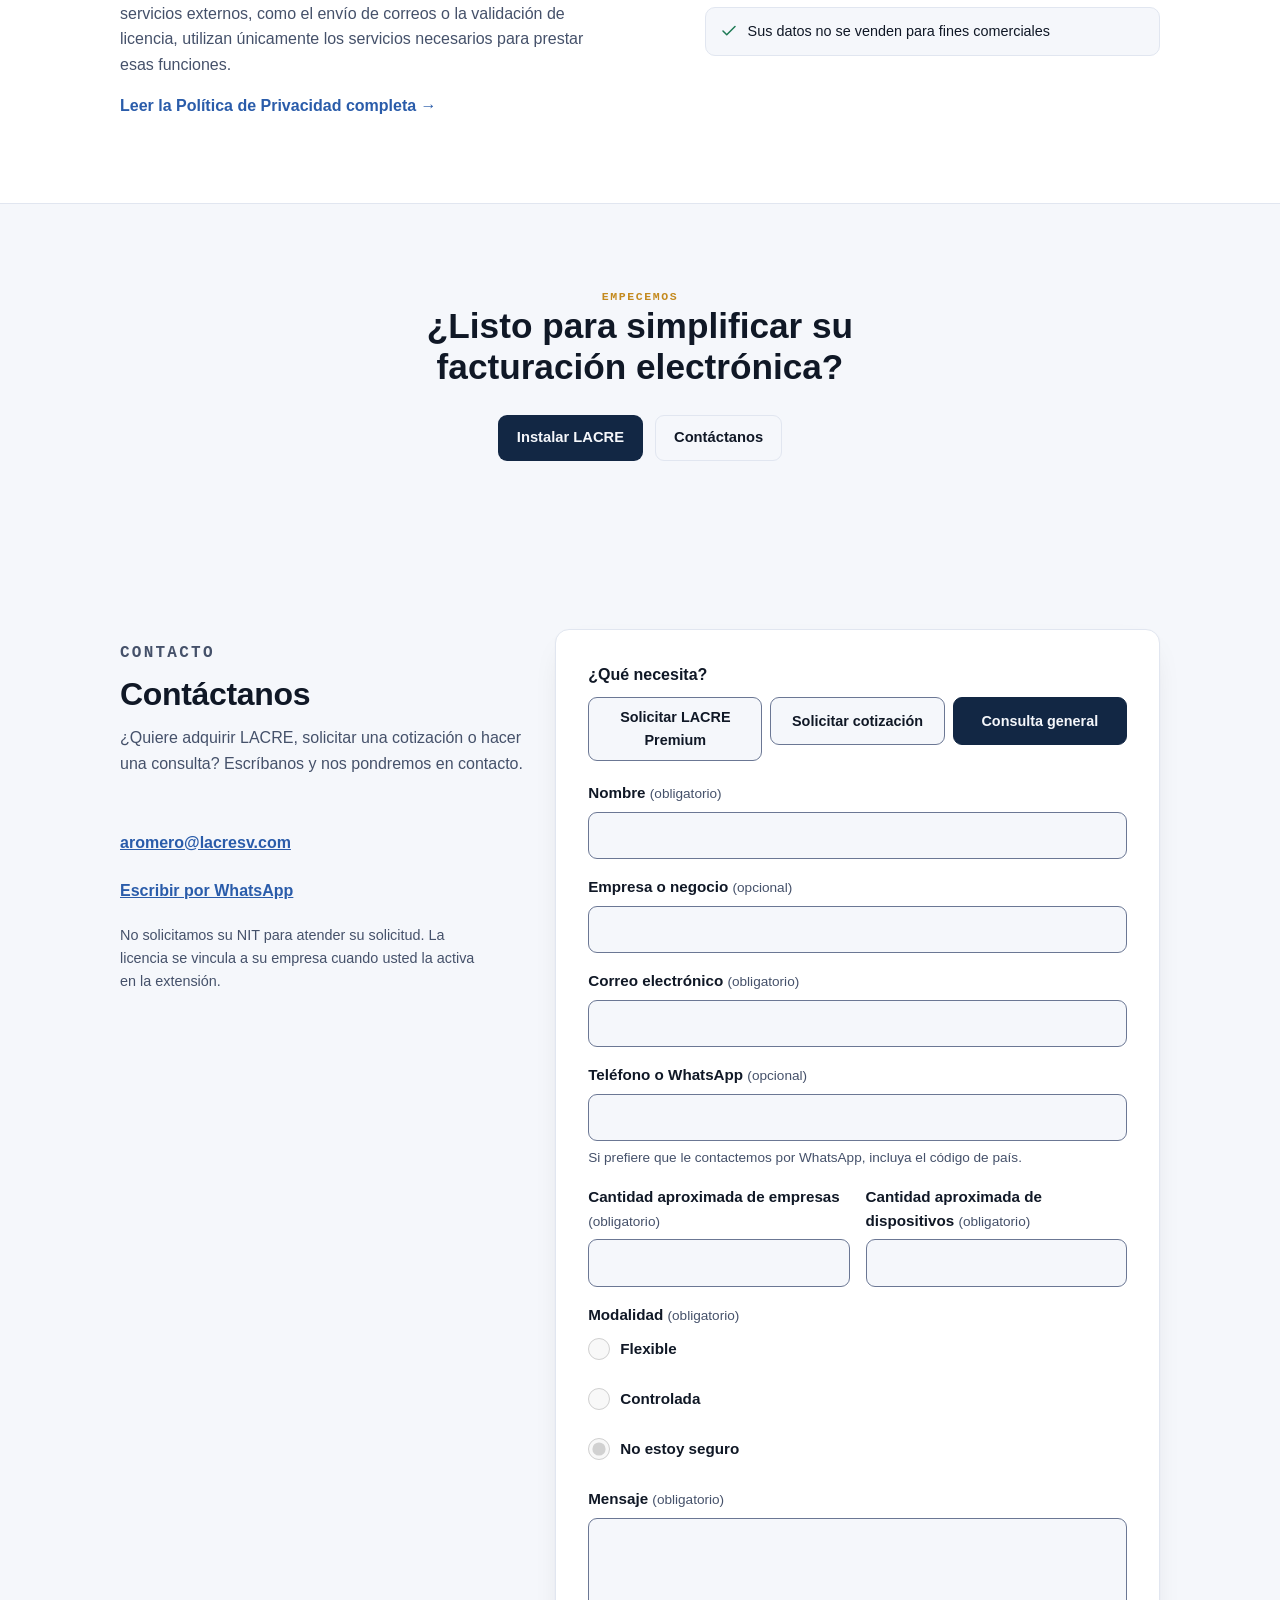
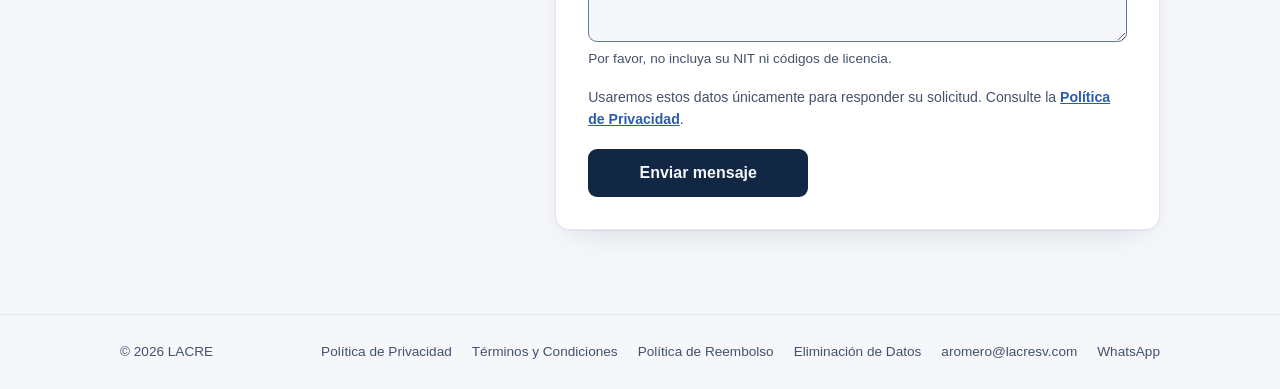
==== commit 1339b6b0: "Merge branch 'etapa-1.6.4-web-whatsapp': Premium -> lacre-ventas (/v1/ventas) + WhatsApp Publica 693" ====
--- a/index.html
+++ b/index.html
@@ -1152,6 +1152,7 @@
       <a href="/privacidad">Política de Privacidad</a>
       <a href="/terminos">Términos y Condiciones</a>
       <a href="/reembolso">Política de Reembolso</a>
+      <a href="/eliminacion-datos">Eliminación de Datos</a>
       <a href="mailto:aromero@lacresv.com">aromero@lacresv.com</a>
       <a data-whatsapp hidden rel="noopener" target="_blank">WhatsApp</a>
     </div>
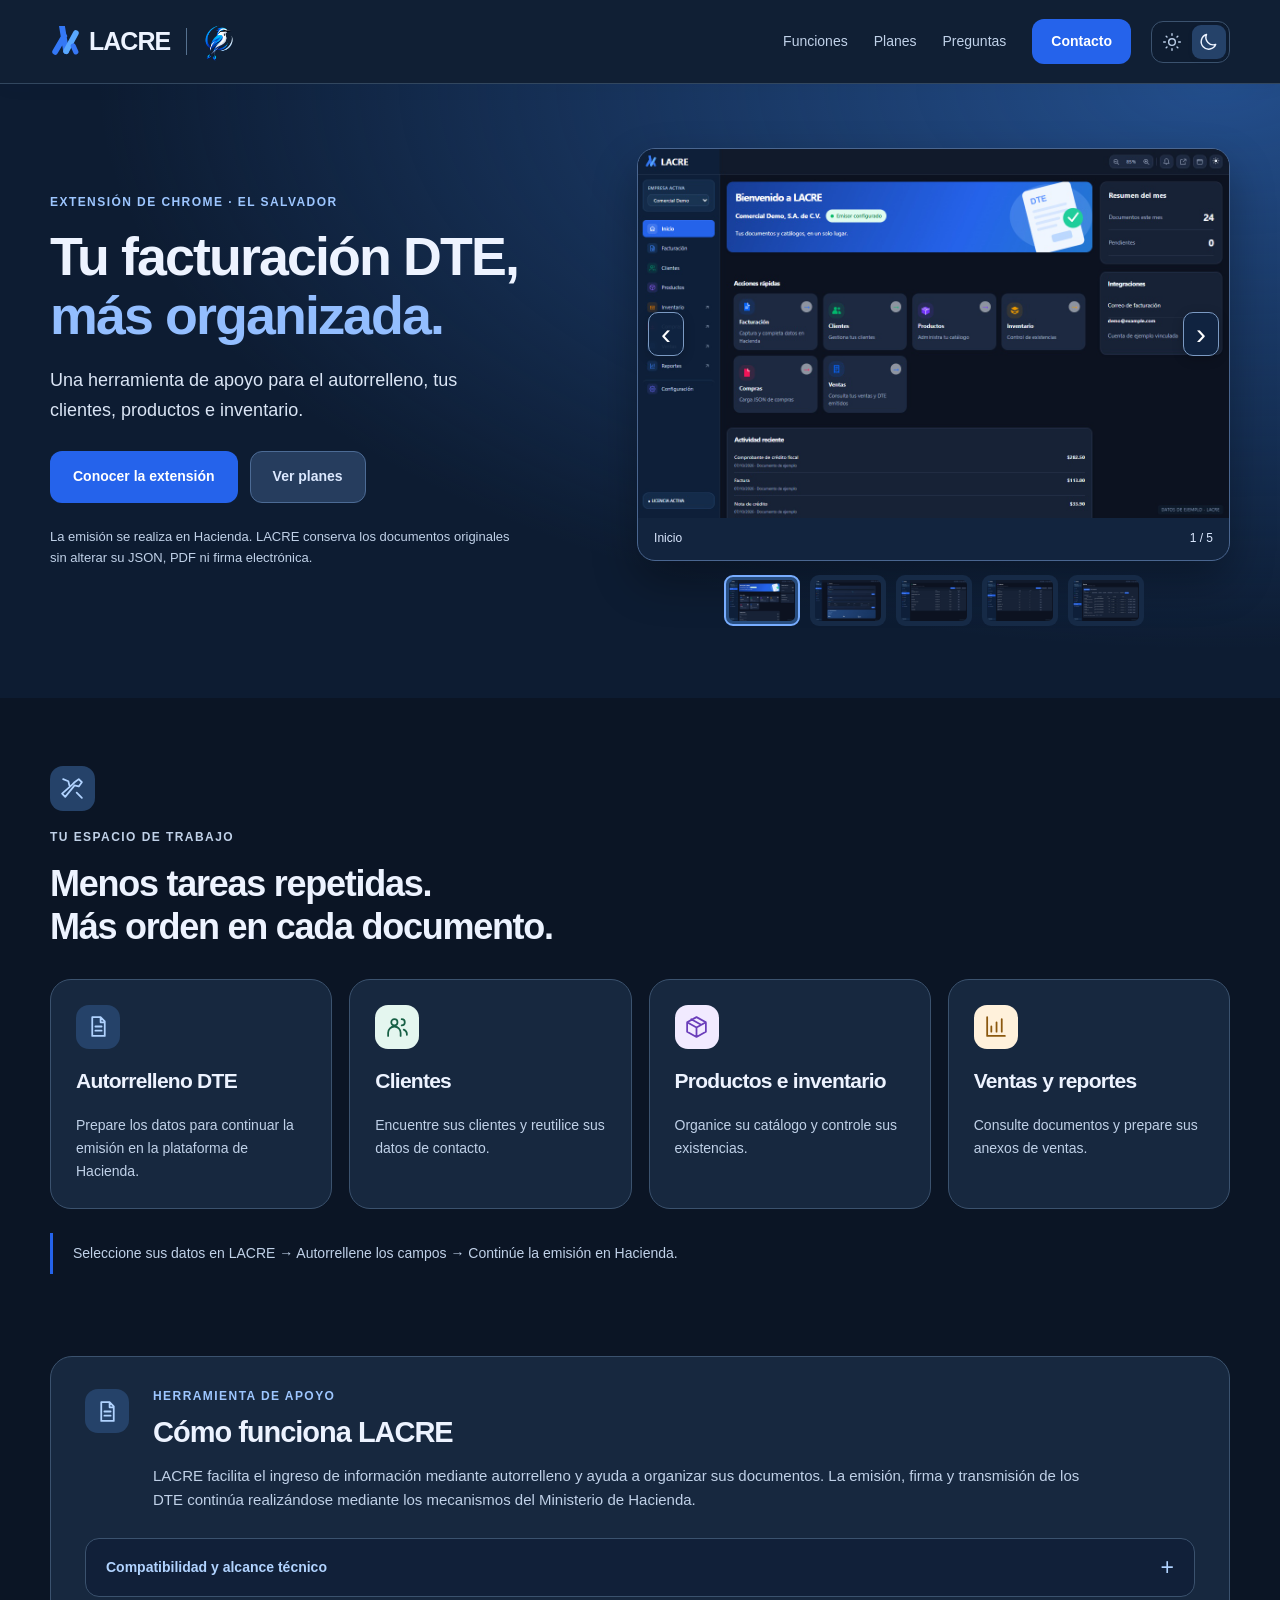
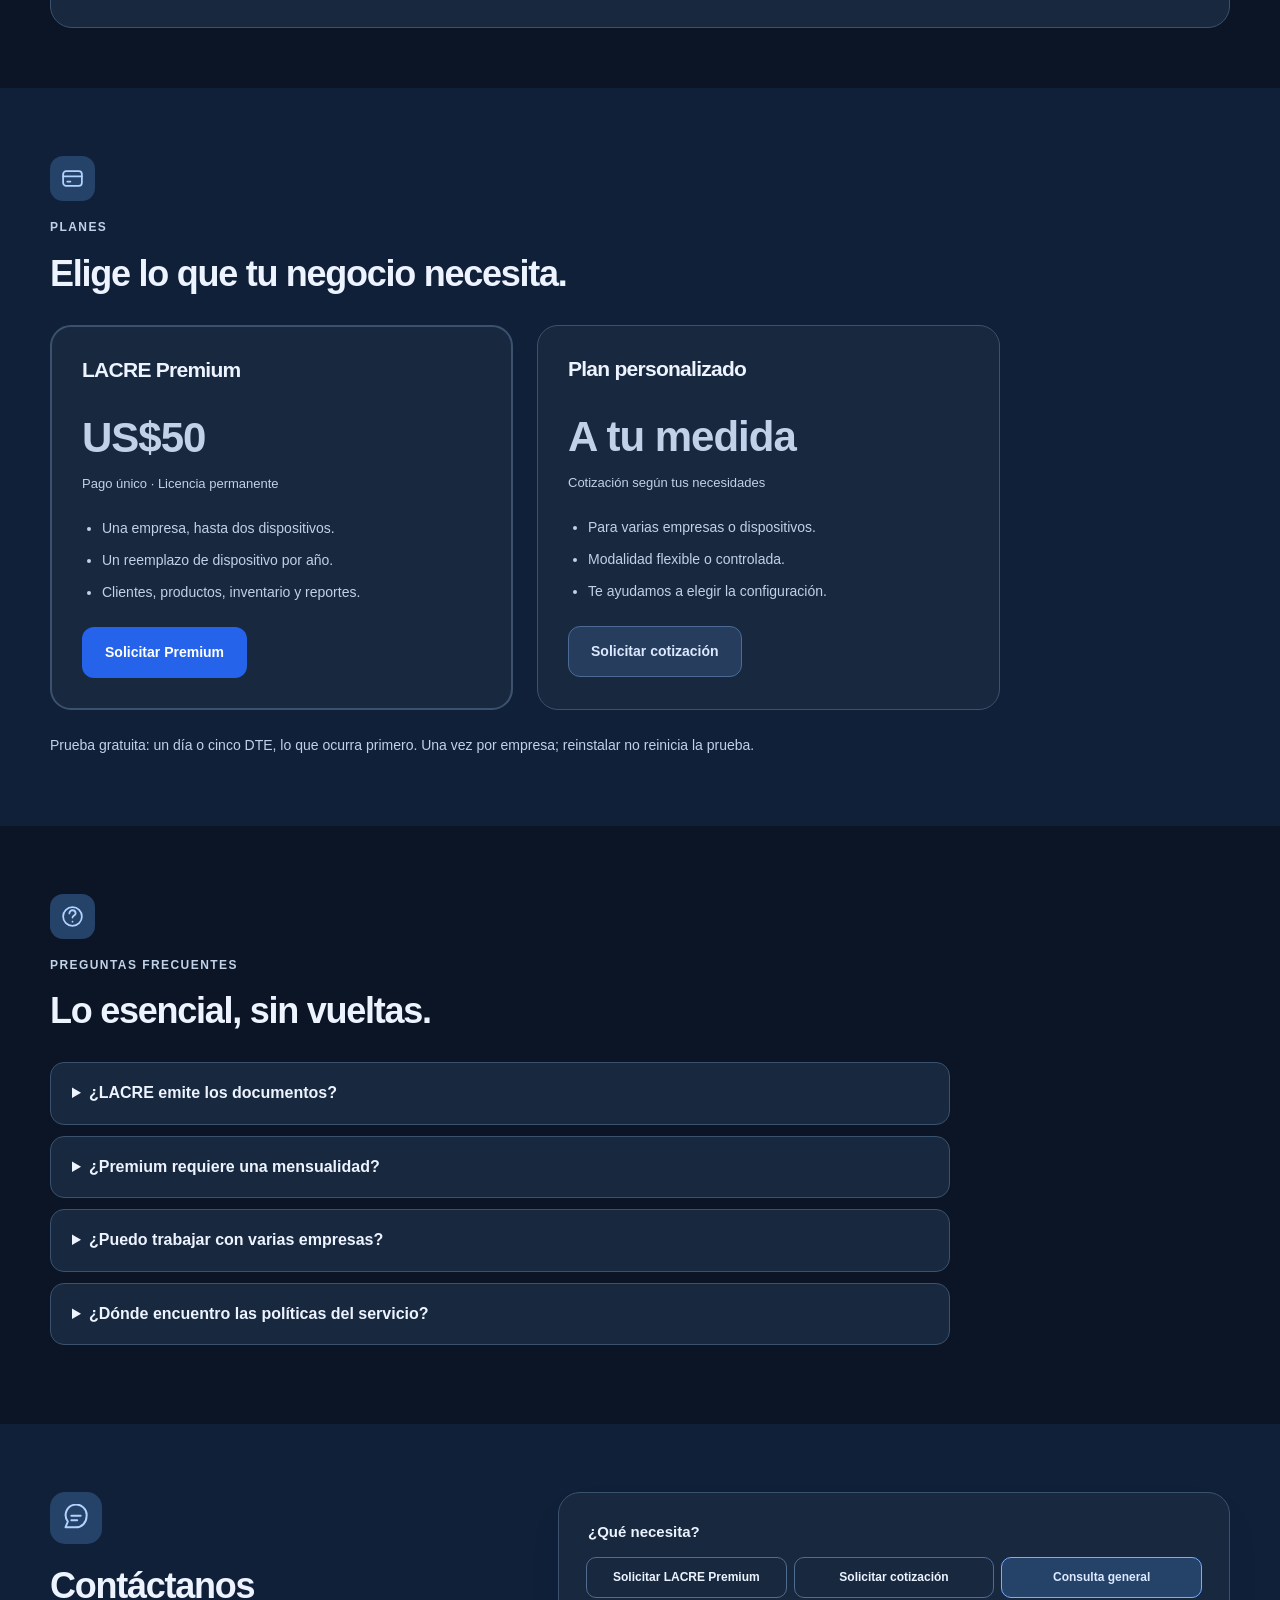
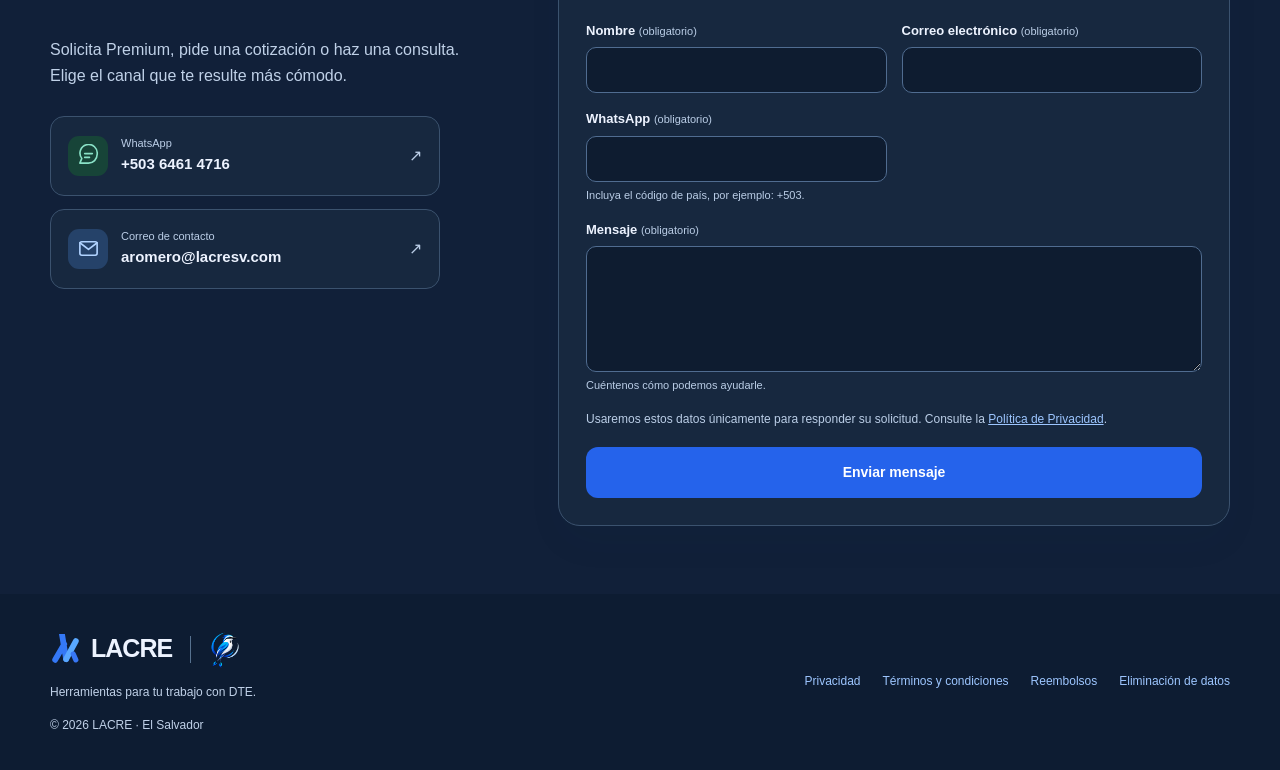
==== commit 3328197d: "Redesign LACRE website and add WhatsApp consultation continuation" ====
--- a/index.html
+++ b/index.html
@@ -1,12 +1,10 @@
-<!DOCTYPE html>
-<html lang="es-SV">
-<head>
+<!doctype html><html lang="es-SV" data-theme="dark"><head>
 <meta charset="UTF-8">
 <meta name="viewport" content="width=device-width, initial-scale=1">
 <title>LACRE — Extensión de Chrome para facturación electrónica DTE</title>
-<meta name="description" content="LACRE es una extensión de Chrome para facturación electrónica en El Salvador. Gestione DTE, clientes, productos e inventario desde el portal de Hacienda.">
+<meta name="description" content="LACRE es una herramienta de apoyo para el autorrelleno y la organización de clientes, productos, inventario y documentos DTE en El Salvador.">
 <meta name="theme-color" content="#122744">
-<meta http-equiv="Content-Security-Policy" content="default-src 'none'; script-src 'self'; style-src 'self' 'unsafe-inline'; img-src 'self' data:; connect-src https://lacre-contacto.panel-dte-oauth.workers.dev https://lacre-ventas-staging.panel-dte-oauth.workers.dev; form-action 'self'; base-uri 'none'">
+
 <meta name="referrer" content="strict-origin-when-cross-origin">
 <link rel="canonical" href="https://lacresv.com/">
 <link rel="icon" href="/favicon.ico" sizes="any">
@@ -18,7 +16,7 @@
 <meta property="og:locale" content="es_SV">
 <meta property="og:type" content="website">
 <meta property="og:title" content="LACRE — Extensión de Chrome para facturación electrónica DTE">
-<meta property="og:description" content="LACRE es una extensión de Chrome para facturación electrónica en El Salvador. Gestione DTE, clientes, productos e inventario desde el portal de Hacienda.">
+<meta property="og:description" content="LACRE es una herramienta de apoyo para el autorrelleno y la organización de clientes, productos, inventario y documentos DTE en El Salvador.">
 <meta property="og:url" content="https://lacresv.com/">
 <meta property="og:image" content="https://lacresv.com/assets/torogoz-social.png">
 <meta property="og:image:width" content="1200">
@@ -26,7 +24,7 @@
 <meta property="og:image:alt" content="Torogoz, ave nacional de El Salvador y símbolo de LACRE">
 <meta name="twitter:card" content="summary">
 <meta name="twitter:title" content="LACRE — Extensión de Chrome para facturación electrónica DTE">
-<meta name="twitter:description" content="LACRE es una extensión de Chrome para facturación electrónica en El Salvador. Gestione DTE, clientes, productos e inventario desde el portal de Hacienda.">
+<meta name="twitter:description" content="LACRE es una herramienta de apoyo para el autorrelleno y la organización de clientes, productos, inventario y documentos DTE en El Salvador.">
 <meta name="twitter:image" content="https://lacresv.com/assets/torogoz-social.png">
 <script type="application/ld+json">
 {
@@ -37,7 +35,7 @@
       "@id": "https://lacresv.com/#website",
       "url": "https://lacresv.com/",
       "name": "LACRE",
-      "description": "LACRE es una extensión de Chrome para facturación electrónica en El Salvador. Gestione DTE, clientes, productos e inventario desde el portal de Hacienda.",
+      "description": "LACRE es una herramienta de apoyo para el autorrelleno y la organización de clientes, productos, inventario y documentos DTE en El Salvador.",
       "inLanguage": "es-SV"
     },
     {
@@ -172,884 +170,14 @@
   ]
 }
 </script>
-<style>
-  :root {
-    --ink: #101826;
-    --ink-soft: #45516A;
-    --paper: #F5F7FB;
-    --surface: #FFFFFF;
-    --border: #E1E6F0;
-    --primary: #122744;
-    --primary-bright: #2A5CAA;
-    --accent: #C48A1E;
-    --accent-soft: #FBF1DD;
-    --good: #1F7A56;
-    --danger: #B3261E;
-    --campo-borde: #6B7794;
-    --shadow: 0 1px 2px rgba(16, 24, 38, 0.04), 0 12px 32px -16px rgba(16, 24, 38, 0.18);
-    --font-sans: -apple-system, BlinkMacSystemFont, "Segoe UI", Roboto, Helvetica, Arial, sans-serif;
-    --font-mono: ui-monospace, "SFMono-Regular", Menlo, Consolas, "Liberation Mono", monospace;
-  }
-
-  @media (prefers-color-scheme: dark) {
-    :root:not([data-theme="light"]) {
-      --ink: #E8ECF4;
-      --ink-soft: #A9B3C8;
-      --paper: #0B1220;
-      --surface: #121A2C;
-      --border: #26314C;
-      --primary: #DCE6F7;
-      --primary-bright: #6FA1EA;
-      --accent: #E3B65A;
-      --accent-soft: #2A2313;
-      --good: #4FB98B;
-      --danger: #FF8A80;
-      --campo-borde: #8A96B4;
-      --shadow: 0 1px 2px rgba(0, 0, 0, 0.3), 0 20px 40px -20px rgba(0, 0, 0, 0.6);
-    }
-  }
-
-  * { box-sizing: border-box; }
-  html { scroll-behavior: smooth; }
-  html, body { margin: 0; padding: 0; }
-  body {
-    background: var(--paper);
-    color: var(--ink);
-    font-family: var(--font-sans);
-    line-height: 1.6;
-    -webkit-font-smoothing: antialiased;
-  }
-  img, svg { max-width: 100%; display: block; }
-  a { color: inherit; }
-  .wrap { max-width: 1120px; margin: 0 auto; padding-inline: clamp(20px, 5vw, 40px); }
-  h1, h2, h3 { text-wrap: balance; line-height: 1.15; margin: 0; }
-  p { margin: 0; }
-
-  .eyebrow {
-    font-family: var(--font-mono);
-    font-size: 0.72rem;
-    letter-spacing: 0.14em;
-    text-transform: uppercase;
-    color: var(--accent);
-    font-weight: 600;
-  }
-
-  /* ---------- header ---------- */
-  header {
-    position: sticky;
-    top: 0;
-    z-index: 20;
-    background: color-mix(in srgb, var(--paper) 88%, transparent);
-    backdrop-filter: saturate(140%) blur(10px);
-    border-bottom: 1px solid var(--border);
-  }
-  .nav {
-    display: flex;
-    align-items: center;
-    justify-content: space-between;
-    gap: 16px;
-    padding-block: 16px;
-  }
-  .brand {
-    display: flex;
-    align-items: baseline;
-    gap: 8px;
-    font-weight: 800;
-    font-size: 1.05rem;
-    letter-spacing: -0.01em;
-    text-decoration: none;
-    color: var(--ink);
-  }
-  .brand .mark {
-    display: inline-flex;
-    align-items: center;
-    justify-content: center;
-    width: 28px;
-    height: 28px;
-    border-radius: 8px;
-    background: var(--primary);
-    color: var(--paper);
-    font-family: var(--font-mono);
-    font-size: 0.85rem;
-    font-weight: 700;
-    flex: none;
-  }
-  .brand .tag { color: var(--ink-soft); font-weight: 500; font-size: 0.85rem; display: none; }
-  @media (min-width: 560px) { .brand .tag { display: inline; } }
-
-  .nav-links { display: flex; align-items: center; gap: clamp(14px, 2vw, 28px); }
-  .nav-links a.textlink {
-    font-size: 0.92rem;
-    color: var(--ink-soft);
-    text-decoration: none;
-  }
-  .nav-links a.textlink:hover { color: var(--ink); }
-  @media (max-width: 480px) {
-    .nav-links a.textlink[href="#planes"],
-    .nav-links a.textlink[href="#preguntas"] { display: none; }
-  }
-  /* 320px: el menú original desbordaba (~36px); se compacta sin cambiar su contenido. */
-  @media (max-width: 380px) {
-    .nav { gap: 8px; }
-    .brand { gap: 6px; }
-    .nav-links { gap: 10px; }
-    .nav-links a.textlink { font-size: 0.85rem; }
-    .nav-links .btn-sm { padding: 8px 10px; font-size: 0.8rem; }
-  }
-
-  .btn {
-    display: inline-flex;
-    align-items: center;
-    gap: 8px;
-    font-family: inherit;
-    font-size: 0.92rem;
-    font-weight: 600;
-    padding: 10px 18px;
-    border-radius: 9px;
-    text-decoration: none;
-    border: 1px solid transparent;
-    cursor: pointer;
-    transition: transform 0.12s ease, background-color 0.12s ease, border-color 0.12s ease;
-  }
-  .btn:active { transform: translateY(1px); }
-  .btn-primary { background: var(--primary); color: var(--paper); }
-  .btn-primary:hover { background: var(--primary-bright); }
-  .btn-ghost { background: transparent; color: var(--ink); border-color: var(--border); }
-  .btn-ghost:hover { border-color: var(--ink-soft); }
-  .btn-sm { padding: 8px 14px; font-size: 0.85rem; }
-
-  :focus-visible { outline: 2px solid var(--primary-bright); outline-offset: 2px; }
-
-  /* ---------- hero ---------- */
-  .hero { padding-block: clamp(48px, 8vw, 96px) clamp(40px, 6vw, 72px); }
-  .hero-grid {
-    display: grid;
-    grid-template-columns: 1fr;
-    gap: clamp(32px, 6vw, 56px);
-    align-items: center;
-  }
-  @media (min-width: 900px) {
-    .hero-grid { grid-template-columns: 1.05fr 0.95fr; }
-  }
-  .hero h1 {
-    font-size: clamp(2rem, 4.4vw, 3.05rem);
-    font-weight: 800;
-    letter-spacing: -0.02em;
-    margin-block: 14px 18px;
-  }
-  .hero .lede {
-    color: var(--ink-soft);
-    font-size: clamp(1.02rem, 1.4vw, 1.15rem);
-    max-width: 54ch;
-  }
-  .hero-ctas { display: flex; flex-wrap: wrap; gap: 12px; margin-top: 28px; }
-
-  /* ---------- visual del hero: torogoz + tarjeta DTE ---------- */
-  .hero-visual {
-    display: flex;
-    flex-direction: column;
-    align-items: center;
-    position: relative;
-  }
-  .torogoz-frame {
-    position: relative;
-    width: min(440px, 70vw);
-  }
-  .torogoz-frame::before {
-    content: "";
-    position: absolute;
-    inset: -14%;
-    border-radius: 50%;
-    background: radial-gradient(
-      circle,
-      color-mix(in srgb, var(--primary-bright) 24%, transparent) 0%,
-      color-mix(in srgb, var(--accent) 10%, transparent) 45%,
-      transparent 72%
-    );
-    z-index: 0;
-  }
-  .torogoz-frame img {
-    position: relative;
-    z-index: 1;
-    width: 100%;
-    height: auto;
-    filter: drop-shadow(0 20px 26px rgba(10, 20, 40, 0.22));
-  }
-
-  /* ---------- sections ---------- */
-  section { padding-block: clamp(44px, 7vw, 84px); }
-  .section-head { max-width: 62ch; margin-bottom: clamp(28px, 4vw, 44px); }
-  .section-head h2 {
-    font-size: clamp(1.5rem, 2.6vw, 2rem);
-    font-weight: 800;
-    letter-spacing: -0.01em;
-    margin-top: 10px;
-  }
-  .section-head p { color: var(--ink-soft); margin-top: 12px; font-size: 1rem; }
-
-  #que-hace { scroll-margin-top: 84px; }
-
-  .feature-grid {
-    display: grid;
-    grid-template-columns: repeat(auto-fit, minmax(240px, 1fr));
-    gap: 18px;
-  }
-  .feature-card {
-    background: var(--surface);
-    border: 1px solid var(--border);
-    border-radius: 14px;
-    padding: 22px;
-    box-shadow: var(--shadow);
-  }
-  .feature-icon {
-    width: 38px;
-    height: 38px;
-    border-radius: 10px;
-    background: var(--accent-soft);
-    color: var(--accent);
-    display: flex;
-    align-items: center;
-    justify-content: center;
-    margin-bottom: 14px;
-  }
-  .feature-card h3 { font-size: 1.03rem; font-weight: 700; margin-bottom: 6px; }
-  .feature-card p { color: var(--ink-soft); font-size: 0.92rem; }
-
-  .hero .aviso {
-    color: var(--ink-soft);
-    font-size: 0.85rem;
-    max-width: 54ch;
-    margin-top: 16px;
-  }
-
-  /* ---------- planes ---------- */
-  #planes { scroll-margin-top: 84px; }
-  .plan-grid {
-    display: grid;
-    grid-template-columns: repeat(auto-fit, minmax(240px, 1fr));
-    gap: 18px;
-  }
-  .plan-card {
-    background: var(--surface);
-    border: 1px solid var(--border);
-    border-radius: 14px;
-    padding: 24px;
-    box-shadow: var(--shadow);
-    display: flex;
-    flex-direction: column;
-    gap: 8px;
-  }
-  .plan-card--destacado { border-color: var(--accent); }
-  .plan-card h3 {
-    font-family: var(--font-mono);
-    font-size: 0.8rem;
-    letter-spacing: 0.12em;
-    font-weight: 700;
-    color: var(--accent);
-  }
-  .plan-precio {
-    font-size: 2.2rem;
-    font-weight: 800;
-    letter-spacing: -0.02em;
-    line-height: 1.1;
-    margin-top: 6px;
-  }
-  .plan-nota { color: var(--ink-soft); font-size: 0.92rem; }
-  .plan-datos {
-    list-style: none;
-    margin: 10px 0 0;
-    padding: 12px 0 0;
-    border-top: 1px solid var(--border);
-    display: grid;
-    gap: 6px;
-    font-size: 0.95rem;
-  }
-  .plan-texto { color: var(--ink); font-size: 1rem; margin-top: 6px; }
-  .plan-contacto { color: var(--ink-soft); font-size: 0.92rem; margin-top: 22px; }
-  .plan-contacto a { color: var(--primary-bright); font-weight: 600; }
-
-  /* ---------- versión 2.0 ---------- */
-  .v2-band {
-    background: var(--surface);
-    border-top: 1px solid var(--border);
-    border-bottom: 1px solid var(--border);
-  }
-  .v2-desc {
-    color: var(--ink-soft);
-    max-width: 68ch;
-    margin-bottom: clamp(20px, 3vw, 28px);
-  }
-  .v2-list {
-    list-style: none;
-    margin: 0 0 clamp(24px, 3vw, 32px);
-    padding: 0;
-    display: grid;
-    grid-template-columns: repeat(auto-fit, minmax(260px, 1fr));
-    gap: 12px;
-  }
-  .v2-list li {
-    display: flex;
-    align-items: flex-start;
-    gap: 10px;
-    font-size: 0.94rem;
-    color: var(--ink);
-    background: var(--paper);
-    border: 1px solid var(--border);
-    border-radius: 10px;
-    padding: 12px 14px;
-  }
-  .v2-list li svg { flex: none; color: var(--good); margin-top: 2px; }
-  .v2-callout {
-    border-left: 3px solid var(--accent);
-    background: var(--accent-soft);
-    color: var(--ink);
-    font-weight: 600;
-    padding: 16px 20px;
-    border-radius: 0 10px 10px 0;
-    max-width: 68ch;
-    margin-bottom: clamp(18px, 3vw, 24px);
-  }
-  .v2-closing {
-    color: var(--ink-soft);
-    font-style: italic;
-    max-width: 68ch;
-  }
-
-  /* ---------- privacy band ---------- */
-  .privacy-band {
-    background: var(--surface);
-    border-top: 1px solid var(--border);
-    border-bottom: 1px solid var(--border);
-  }
-  .privacy-inner {
-    display: grid;
-    grid-template-columns: 1fr;
-    gap: 28px;
-    align-items: start;
-  }
-  @media (min-width: 820px) {
-    .privacy-inner { grid-template-columns: 1.1fr 0.9fr; }
-  }
-  .privacy-inner h2 { font-size: clamp(1.4rem, 2.4vw, 1.85rem); font-weight: 800; margin-bottom: 12px; }
-  .privacy-inner p { color: var(--ink-soft); max-width: 56ch; }
-  .privacy-inner .link-privacidad {
-    display: inline-block;
-    margin-top: 16px;
-    font-weight: 600;
-    color: var(--primary-bright);
-    text-decoration: none;
-  }
-  .privacy-inner .link-privacidad:hover { text-decoration: underline; }
-
-  .chip-list { display: flex; flex-direction: column; gap: 12px; }
-  .chip {
-    display: flex;
-    align-items: center;
-    gap: 10px;
-    font-size: 0.9rem;
-    color: var(--ink);
-    background: var(--paper);
-    border: 1px solid var(--border);
-    border-radius: 10px;
-    padding: 12px 14px;
-  }
-  .chip svg { flex: none; color: var(--good); }
-
-  /* ---------- final cta ---------- */
-  .final-cta { text-align: center; }
-  .final-cta h2 {
-    font-size: clamp(1.6rem, 3vw, 2.2rem);
-    font-weight: 800;
-    max-width: 30ch;
-    margin-inline: auto;
-  }
-  .final-cta .hero-ctas { justify-content: center; }
-
-  /* ---------- footer ---------- */
-  footer { border-top: 1px solid var(--border); }
-  .footer-inner {
-    display: flex;
-    flex-wrap: wrap;
-    gap: 12px 24px;
-    justify-content: space-between;
-    align-items: center;
-    padding-block: 26px;
-    font-size: 0.85rem;
-    color: var(--ink-soft);
-  }
-  .footer-links { display: flex; gap: 20px; flex-wrap: wrap; }
-  .footer-links a { text-decoration: none; color: var(--ink-soft); }
-  .footer-links a:hover { color: var(--ink); }
-
-  /* ---------- movimiento reducido ---------- */
-  @media (prefers-reduced-motion: reduce) {
-    html { scroll-behavior: auto; }
-    *, *::before, *::after { transition-duration: 0.01ms !important; animation-duration: 0.01ms !important; }
-  }
-
-  #preguntas, #contacto { scroll-margin-top: 84px; }
-  .solo-lectores {
-    position: absolute !important; width: 1px; height: 1px; margin: -1px; padding: 0;
-    overflow: hidden; clip: rect(0, 0, 0, 0); white-space: nowrap; border: 0;
-  }
-
-  /* ---------- planes: ajustes de tarjetas ---------- */
-  .plan-aclaracion { color: var(--ink-soft); font-size: 0.88rem; margin-top: 8px; }
-  .plan-cta { margin-top: auto; align-self: stretch; justify-content: center; min-height: 44px; }
-  .plan-card .plan-aclaracion + .plan-cta { margin-top: 18px; }
-  .plan-card .plan-datos + .plan-cta { margin-top: 18px; }
-  .modalidades {
-    margin-top: 28px; background: var(--surface); border: 1px solid var(--border);
-    border-radius: 14px; padding: 20px 24px; max-width: 72ch;
-  }
-  .modalidades h3 { font-size: 1rem; font-weight: 700; }
-  .modalidades dl { margin: 12px 0 0; display: grid; gap: 10px; }
-  .modalidades dt { font-weight: 700; }
-  .modalidades dd { margin: 0; color: var(--ink-soft); font-size: 0.95rem; }
-  .prueba-gratuita {
-    margin-top: 18px; border-left: 3px solid var(--accent); background: var(--accent-soft);
-    border-radius: 0 10px 10px 0; padding: 16px 20px; max-width: 72ch;
-  }
-  .prueba-gratuita strong { display: block; margin-bottom: 4px; }
-
-  /* ---------- preguntas frecuentes ---------- */
-  .faq { display: grid; gap: 10px; max-width: 820px; }
-  .faq-item { background: var(--surface); border: 1px solid var(--border); border-radius: 12px; }
-  .faq-item summary {
-    list-style: none; cursor: pointer; position: relative; display: flex; align-items: center;
-    min-height: 48px; padding: 12px 48px 12px 18px; font-weight: 600;
-  }
-  .faq-item summary::-webkit-details-marker { display: none; }
-  .faq-item summary::after { content: "+"; position: absolute; right: 18px; font-size: 1.3rem; font-weight: 400; color: var(--accent); }
-  .faq-item[open] summary::after { content: "\2013"; }
-  .faq-item .faq-resp { padding: 0 18px 16px; color: var(--ink-soft); font-size: 0.96rem; }
-  .faq-resp a { color: var(--primary-bright); font-weight: 600; }
-
-  /* ---------- contacto y formulario ---------- */
-  .contacto-grid { display: grid; grid-template-columns: 1fr; gap: 32px; align-items: start; }
-  @media (min-width: 900px) { .contacto-grid { grid-template-columns: 0.8fr 1.2fr; } }
-  .canales { list-style: none; margin: 4px 0 0; padding: 0; display: grid; gap: 4px; }
-  .canales a { display: inline-flex; align-items: center; min-height: 44px; color: var(--primary-bright); font-weight: 600; }
-  .contacto-nota { color: var(--ink-soft); font-size: 0.9rem; margin-top: 12px; max-width: 46ch; }
-  .contacto-card {
-    background: var(--surface); border: 1px solid var(--border); border-radius: 14px;
-    padding: clamp(20px, 4vw, 32px); box-shadow: var(--shadow);
-  }
-  .aviso-noscript { color: var(--ink); }
-  .aviso-noscript a { color: var(--primary-bright); font-weight: 600; }
-
-  .tipos { border: 0; padding: 0; margin: 0 0 20px; min-width: 0; }
-  .tipos legend { font-weight: 700; margin-bottom: 10px; padding: 0; }
-  .tipos-opciones { display: grid; gap: 8px; grid-template-columns: 1fr; }
-  @media (min-width: 560px) { .tipos-opciones { grid-template-columns: repeat(3, 1fr); } }
-  .tipo-op { position: relative; display: block; }
-  .tipo-op input { position: absolute; inset: 0; width: 100%; height: 100%; margin: 0; opacity: 0; cursor: pointer; }
-  .tipo-op span {
-    display: flex; align-items: center; justify-content: center; text-align: center;
-    min-height: 48px; padding: 8px 12px; border: 1px solid var(--campo-borde); border-radius: 9px;
-    background: var(--paper); color: var(--ink); font-weight: 600; font-size: 0.9rem;
-  }
-  .tipo-op input:checked + span { background: var(--primary); border-color: var(--primary); color: var(--paper); }
-  .tipo-op input:focus-visible + span { outline: 2px solid var(--primary-bright); outline-offset: 2px; }
-
-  .campo { display: grid; gap: 6px; margin: 0 0 16px; min-width: 0; }
-  fieldset.campo { border: 0; padding: 0; }
-  .campo > label, .campo > legend { font-weight: 600; font-size: 0.95rem; padding: 0; }
-  .campo .req { font-weight: 400; color: var(--ink-soft); font-size: 0.85rem; }
-  .campo input[type="text"], .campo input[type="email"], .campo input[type="tel"], .campo textarea {
-    font: inherit; font-size: 1rem; min-height: 44px; width: 100%; padding: 10px 12px;
-    border: 1px solid var(--campo-borde); border-radius: 9px; background: var(--paper); color: var(--ink);
-  }
-  .campo textarea { min-height: 120px; resize: vertical; }
-  .campo [aria-invalid="true"] { border-color: var(--danger); box-shadow: 0 0 0 1px var(--danger); }
-  .campo-error { color: var(--danger); font-size: 0.9rem; font-weight: 600; }
-  .campo-ayuda { color: var(--ink-soft); font-size: 0.85rem; }
-  .campo-fila { display: grid; gap: 0 16px; grid-template-columns: 1fr; }
-  @media (min-width: 560px) { .campo-fila { grid-template-columns: 1fr 1fr; } }
-  .radio-linea { display: flex; align-items: center; gap: 10px; min-height: 44px; cursor: pointer; }
-  .radio-linea input { width: 22px; height: 22px; margin: 0; flex: none; accent-color: var(--primary-bright); }
-
-  .resumen-errores {
-    border: 1px solid var(--danger); border-left-width: 4px; border-radius: 10px; margin-bottom: 18px;
-    padding: 14px 16px; background: color-mix(in srgb, var(--danger) 8%, var(--surface));
-  }
-  .resumen-errores h3 { font-size: 1rem; color: var(--danger); margin-bottom: 6px; }
-  .resumen-errores ul { margin: 0; padding-left: 1.2em; }
-  .resumen-errores a { color: var(--ink); text-underline-offset: 3px; }
-  .resumen-errores:focus { outline: 2px solid var(--primary-bright); outline-offset: 2px; }
-  .aviso-privacidad { color: var(--ink-soft); font-size: 0.88rem; margin: 4px 0 18px; }
-  .aviso-privacidad a { color: var(--primary-bright); font-weight: 600; }
-  .btn-form { min-height: 48px; width: 100%; justify-content: center; font-size: 1rem; }
-  @media (min-width: 560px) { .btn-form { width: auto; min-width: 220px; } }
-  .btn:disabled { opacity: 0.7; cursor: progress; }
-  .exito h3 { font-size: 1.3rem; color: var(--good); margin-bottom: 8px; }
-  .exito h3:focus { outline: 2px solid var(--primary-bright); outline-offset: 4px; }
-  .exito p { margin-bottom: 18px; }
-  .exito-pago { margin: 0 0 18px; padding-top: 4px; }
-  .exito-pago h4 { font-size: 1.05rem; margin-bottom: 8px; }
-  .exito-pago ol { margin: 0 0 14px 1.2em; padding: 0; }
-  .exito-pago li { margin-bottom: 6px; }
-  .whatsapp-codigo { font-weight: 600; margin-bottom: 12px; }
-  .hp { position: absolute !important; left: -10000px; width: 1px; height: 1px; overflow: hidden; }
-</style>
-</head>
-<body>
-
-<header>
-  <div class="wrap nav">
-    <a class="brand" href="#top">
-      <span class="mark">L</span>
-      LACRE
-      <span class="tag">· El Salvador</span>
-    </a>
-    <nav class="nav-links">
-      <a class="textlink" href="#que-hace">Qué hace</a>
-      <a class="textlink" href="#planes">Planes</a>
-      <a class="textlink" href="#preguntas">Preguntas</a>
-      <a class="textlink" href="/privacidad">Privacidad</a>
-      <a class="btn btn-primary btn-sm" href="#contacto">Contáctanos</a>
-    </nav>
-  </div>
-</header>
-
-<main id="top">
-
-  <section class="hero">
-    <div class="wrap hero-grid">
-      <div>
-        <p class="eyebrow">Extensión de Chrome · El Salvador</p>
-        <h1>LACRE: extensión de Chrome para facturación electrónica en El Salvador</h1>
-        <p class="lede">
-          Una forma más sencilla de gestionar sus DTE, clientes,
-          productos e inventario desde el portal de Facturación
-          Electrónica de Hacienda.
-        </p>
-        <div class="hero-ctas">
-          <a class="btn btn-primary" href="https://chromewebstore.google.com/detail/lacre/npgfagljbcemdihigcihmjnohonejcgd" target="_blank" rel="noopener">Instalar LACRE</a>
-          <a class="btn btn-ghost" href="#contacto">Contáctanos</a>
-        </div>
-        <p class="aviso">LACRE es una herramienta independiente y no es un producto oficial del Ministerio de Hacienda.</p>
-      </div>
-
-      <div class="hero-visual">
-        <div class="torogoz-frame">
-          <img src="assets/torogoz.png" alt="Torogoz, ave nacional de El Salvador y símbolo de LACRE" width="1254" height="1254">
-        </div>
-      </div>
-    </div>
-  </section>
-
-  <section id="que-hace">
-    <div class="wrap">
-      <div class="section-head">
-        <p class="eyebrow">Qué hace</p>
-        <h2>Todo lo que necesita para gestionar su facturación</h2>
-        <p>Funciones reales de la extensión, disponibles desde el mismo panel lateral del navegador.</p>
-      </div>
-
-      <div class="feature-grid">
-
-        <article class="feature-card">
-          <div class="feature-icon">
-            <svg width="20" height="20" viewBox="0 0 24 24" fill="none" stroke="currentColor" stroke-width="1.6" stroke-linecap="round" stroke-linejoin="round"><path d="M9 12h6M9 16h6M9 8h2"/><path d="M7 3h7l4 4v13a1 1 0 0 1-1 1H7a1 1 0 0 1-1-1V4a1 1 0 0 1 1-1z"/><path d="M14 3v4h4"/></svg>
-          </div>
-          <h3>Rellenado asistido en el portal</h3>
-          <p>Completa automáticamente los datos del receptor y del documento en admin.factura.gob.sv, cuando usted lo solicita.</p>
-        </article>
-
-        <article class="feature-card">
-          <div class="feature-icon">
-            <svg width="20" height="20" viewBox="0 0 24 24" fill="none" stroke="currentColor" stroke-width="1.6" stroke-linecap="round" stroke-linejoin="round"><circle cx="9" cy="8" r="3.2"/><path d="M3 20c0-3.3 2.7-6 6-6s6 2.7 6 6"/><circle cx="17.5" cy="9" r="2.4"/><path d="M15.6 14a5 5 0 0 1 5.4 5"/></svg>
-          </div>
-          <h3>Clientes y Productos</h3>
-          <p>Administre su catálogo de clientes y productos desde un panel local, listo para reutilizar en cada documento.</p>
-        </article>
-
-        <article class="feature-card">
-          <div class="feature-icon">
-            <svg width="20" height="20" viewBox="0 0 24 24" fill="none" stroke="currentColor" stroke-width="1.6" stroke-linecap="round" stroke-linejoin="round"><circle cx="12" cy="12" r="8.5"/><path d="M12 7.5V12l3 2"/></svg>
-          </div>
-          <h3>Historial de documentos</h3>
-          <p>Consulte el Código de Generación, Sello de Recepción y Número de Control de cada DTE emitido.</p>
-        </article>
-
-        <article class="feature-card">
-          <div class="feature-icon">
-            <svg width="20" height="20" viewBox="0 0 24 24" fill="none" stroke="currentColor" stroke-width="1.6" stroke-linecap="round" stroke-linejoin="round"><path d="M3 7.5 12 3l9 4.5-9 4.5-9-4.5Z"/><path d="M3 7.5V16l9 4.5 9-4.5V7.5"/><path d="M12 12v8.5"/></svg>
-          </div>
-          <h3>Inventario</h3>
-          <p>Lleve el control de existencias y movimientos ligados a sus productos.</p>
-        </article>
-
-        <article class="feature-card">
-          <div class="feature-icon">
-            <svg width="20" height="20" viewBox="0 0 24 24" fill="none" stroke="currentColor" stroke-width="1.6" stroke-linecap="round" stroke-linejoin="round"><path d="M7 16.5a4.5 4.5 0 0 1-.5-8.97A5.5 5.5 0 0 1 17.4 9.5 4 4 0 0 1 17 17.5"/><path d="M12 11v7m0 0 2.5-2.5M12 18l-2.5-2.5"/></svg>
-          </div>
-          <h3>Respaldo y restauración</h3>
-          <p>Exporte e importe un respaldo completo de sus datos en cualquier momento, cuando usted lo decida.</p>
-        </article>
-
-        <article class="feature-card">
-          <div class="feature-icon">
-            <svg width="20" height="20" viewBox="0 0 24 24" fill="none" stroke="currentColor" stroke-width="1.6" stroke-linecap="round" stroke-linejoin="round"><rect x="3.5" y="3.5" width="17" height="17" rx="2"/><path d="M3.5 9.5h17M9.5 9.5V21"/></svg>
-          </div>
-          <h3>Importación desde Excel</h3>
-          <p>Cargue Clientes y Productos de forma masiva desde una plantilla de Excel.</p>
-        </article>
-
-        <article class="feature-card">
-          <div class="feature-icon">
-            <svg width="20" height="20" viewBox="0 0 24 24" fill="none" stroke="currentColor" stroke-width="1.6" stroke-linecap="round" stroke-linejoin="round"><rect x="3" y="5" width="18" height="14" rx="2"/><path d="m4 6.5 8 6 8-6"/></svg>
-          </div>
-          <h3>Envío por correo</h3>
-          <p>Envíe sus documentos por Gmail o Outlook vinculando su propia cuenta de correo.</p>
-        </article>
-
-      </div>
-    </div>
-  </section>
-
-  <section class="v2-band">
-    <div class="wrap">
-      <div class="section-head">
-        <p class="eyebrow">Actualización normativa</p>
-        <h2>Diseñada para la actualización de Facturación Electrónica</h2>
-        <p>
-          Está preparada para trabajar con la actualización de la Normativa de
-          Cumplimiento de los Documentos Tributarios Electrónicos (DTE),
-          Versión 2.0.
-        </p>
-      </div>
-
-      <p class="v2-desc">
-        LACRE funciona como una herramienta de
-        apoyo dentro del flujo habitual de facturación electrónica,
-        facilitando el ingreso de información y la gestión de los
-        documentos. La extensión:
-      </p>
-
-      <ul class="v2-list">
-        <li>
-          <svg width="18" height="18" viewBox="0 0 24 24" fill="none" stroke="currentColor" stroke-width="2" stroke-linecap="round" stroke-linejoin="round"><path d="M20 6 9 17l-5-5"/></svg>
-          No utiliza la API del Sistema de Transmisión para emitir DTE.
-        </li>
-        <li>
-          <svg width="18" height="18" viewBox="0 0 24 24" fill="none" stroke="currentColor" stroke-width="2" stroke-linecap="round" stroke-linejoin="round"><path d="M20 6 9 17l-5-5"/></svg>
-          No utiliza certificados de firma electrónica del Ministerio de Hacienda.
-        </li>
-        <li>
-          <svg width="18" height="18" viewBox="0 0 24 24" fill="none" stroke="currentColor" stroke-width="2" stroke-linecap="round" stroke-linejoin="round"><path d="M20 6 9 17l-5-5"/></svg>
-          No modifica los procesos de generación, firma o transmisión de los DTE.
-        </li>
-        <li>
-          <svg width="18" height="18" viewBox="0 0 24 24" fill="none" stroke="currentColor" stroke-width="2" stroke-linecap="round" stroke-linejoin="round"><path d="M20 6 9 17l-5-5"/></svg>
-          No sustituye los mecanismos oficiales establecidos para la transmisión de DTE.
-        </li>
-        <li>
-          <svg width="18" height="18" viewBox="0 0 24 24" fill="none" stroke="currentColor" stroke-width="2" stroke-linecap="round" stroke-linejoin="round"><path d="M20 6 9 17l-5-5"/></svg>
-          Facilita el ingreso de información mediante autorrellenado y automatización de tareas operativas.
-        </li>
-        <li>
-          <svg width="18" height="18" viewBox="0 0 24 24" fill="none" stroke="currentColor" stroke-width="2" stroke-linecap="round" stroke-linejoin="round"><path d="M20 6 9 17l-5-5"/></svg>
-          Permite organizar y gestionar los documentos generados durante el proceso.
-        </li>
-      </ul>
-
-      <div class="v2-callout">
-        La emisión y transmisión de los DTE continúa realizándose mediante los mecanismos establecidos por el Ministerio de Hacienda.
-      </div>
-
-      <p class="v2-closing">
-        Pensada para acompañar el proceso de facturación electrónica,
-        sin alterar los procesos tributarios de generación y transmisión
-        de los DTE.
-      </p>
-    </div>
-  </section>
-
-  <section id="planes">
-    <div class="wrap">
-      <div class="section-head">
-        <p class="eyebrow">Planes</p>
-        <h2>Planes de LACRE</h2>
-        <p>Un solo LACRE, dos formas de adquirirlo.</p>
-      </div>
-
-      <div class="plan-grid">
-
-        <article class="plan-card plan-card--destacado">
-          <h3>LACRE PREMIUM</h3>
-          <p class="plan-precio">US$50</p>
-          <p class="plan-nota">Pago único · Licencia permanente</p>
-          <p class="plan-nota">Precio final</p>
-          <ul class="plan-datos">
-            <li>1 empresa</li>
-            <li>Hasta 2 dispositivos de la misma empresa</li>
-            <li>1 reemplazo de dispositivo por año</li>
-          </ul>
-          <p class="plan-aclaracion">El reemplazo sustituye un dispositivo autorizado por otro, por ejemplo si cambia de computadora. Los reemplazos no utilizados no se acumulan.</p>
-          <a class="btn btn-primary plan-cta" href="#contacto" data-solicitud="premium">Solicitar LACRE Premium</a>
-        </article>
-
-        <article class="plan-card">
-          <h3>LICENCIA PERSONALIZADA</h3>
-          <p class="plan-precio">Cotización</p>
-          <p class="plan-nota">Precio según configuración</p>
-          <ul class="plan-datos">
-            <li>Varias empresas</li>
-            <li>Varios dispositivos</li>
-            <li>Modalidad flexible o controlada</li>
-            <li>Reemplazos configurables</li>
-          </ul>
-          <a class="btn btn-ghost plan-cta" href="#contacto" data-solicitud="personalizada">Solicitar cotización</a>
-        </article>
-
-      </div>
-
-      <div class="modalidades">
-        <h3>Modalidades de la licencia personalizada</h3>
-        <dl>
-          <dt>Flexible</dt>
-          <dd>Cualquier dispositivo autorizado puede trabajar con cualquiera de las empresas incluidas en la licencia, respetando los límites contratados.</dd>
-          <dt>Controlada</dt>
-          <dd>Se configura qué empresas puede utilizar cada dispositivo autorizado.</dd>
-        </dl>
-      </div>
-
-      <div class="prueba-gratuita">
-        <strong>Prueba gratuita</strong>
-        <p>Pruebe LACRE antes de comprar: 1 día o 5 DTE, lo que ocurra primero. La prueba es una por empresa; reinstalar la extensión o cambiar de dispositivo no la reinicia.</p>
-      </div>
-
-      <p class="plan-contacto">¿Dudas? Consulte las <a href="#preguntas">preguntas frecuentes</a> o <a href="#contacto">escríbanos</a>.</p>
-    </div>
-  </section>
-
-  <section id="preguntas">
-    <div class="wrap">
-      <div class="section-head">
-        <p class="eyebrow">Preguntas frecuentes</p>
-        <h2>Lo que suelen preguntarnos</h2>
-      </div>
-
-      <div class="faq">
-        <details class="faq-item">
-          <summary>¿Qué es LACRE?</summary>
-          <p class="faq-resp">LACRE es una extensión de Chrome para facturación electrónica en El Salvador. Se usa junto al portal de Facturación Electrónica de Hacienda y ayuda a rellenar datos, administrar clientes y productos, consultar el historial de documentos, llevar inventario, respaldar y restaurar su información, importar desde Excel y enviar documentos por correo.</p>
-        </details>
-
-        <details class="faq-item">
-          <summary>¿Cuánto cuesta LACRE Premium?</summary>
-          <p class="faq-resp">LACRE Premium cuesta US$50, pago único y precio final.</p>
-        </details>
-
-        <details class="faq-item">
-          <summary>¿La licencia Premium es permanente?</summary>
-          <p class="faq-resp">Sí. Premium es de pago único: no hay cuotas ni renovaciones por la licencia y esta no tiene fecha de vencimiento. Aplican los <a href="/terminos">Términos y Condiciones</a>.</p>
-        </details>
-
-        <details class="faq-item">
-          <summary>¿En cuántos dispositivos puedo usar Premium?</summary>
-          <p class="faq-resp">En hasta 2 dispositivos, siempre de la misma empresa.</p>
-        </details>
-
-        <details class="faq-item">
-          <summary>¿Cómo funciona el reemplazo de dispositivo?</summary>
-          <p class="faq-resp">Premium incluye 1 reemplazo de dispositivo por año. Sirve para sustituir uno de sus dispositivos autorizados por otro, por ejemplo si cambia o pierde una computadora. Si no lo utiliza, no se acumula para el año siguiente.</p>
-        </details>
-
-        <details class="faq-item">
-          <summary>¿Qué es una licencia personalizada?</summary>
-          <p class="faq-resp">Es una licencia configurada según sus necesidades: número de empresas, número de dispositivos, reemplazos y modalidad. Se cotiza a la medida.</p>
-        </details>
-
-        <details class="faq-item">
-          <summary>¿Cuál es la diferencia entre modalidad flexible y controlada?</summary>
-          <p class="faq-resp">Flexible: los dispositivos autorizados pueden trabajar con las empresas autorizadas según los límites contratados. Controlada: la configuración determina qué empresas puede utilizar cada dispositivo; por ejemplo, un despacho decide qué empresas atiende cada equipo.</p>
-        </details>
-
-        <details class="faq-item">
-          <summary>¿Cuánto dura la prueba gratuita?</summary>
-          <p class="faq-resp">La prueba gratuita dura 1 día o 5 DTE, lo que ocurra primero. Es una prueba por empresa: reinstalar la extensión o cambiar de dispositivo no la reinicia.</p>
-        </details>
-
-        <details class="faq-item">
-          <summary>¿Cómo puedo adquirir una licencia?</summary>
-          <p class="faq-resp">Envíe su solicitud en la sección <a href="#contacto">Contáctanos</a>. Le indicaremos cómo realizar el pago. Cuando se confirme el pago, le entregamos su identificador de licencia y su secreto de activación, y usted activa LACRE en la extensión. No pedimos su NIT en la solicitud: la licencia se vincula a su empresa al activarla.</p>
-        </details>
-
-        <details class="faq-item">
-          <summary>¿LACRE es un sistema oficial de Hacienda?</summary>
-          <p class="faq-resp">No. LACRE es una herramienta independiente y no es un producto oficial del Ministerio de Hacienda. Se utiliza junto al portal de Facturación Electrónica de Hacienda.</p>
-        </details>
-      </div>
-    </div>
-  </section>
-
-  <section class="privacy-band">
-    <div class="wrap privacy-inner">
-      <div>
-        <p class="eyebrow">Privacidad</p>
-        <h2>Sus datos de negocio bajo su control</h2>
-        <p>
-          La información de clientes, productos, historial e inventario
-          se almacena localmente en el navegador. Las funciones que
-          requieren servicios externos, como el envío de correos o la
-          validación de licencia, utilizan únicamente los servicios
-          necesarios para prestar esas funciones.
-        </p>
-        <a class="link-privacidad" href="/privacidad">Leer la Política de Privacidad completa →</a>
-      </div>
-      <div class="chip-list">
-        <div class="chip">
-          <svg width="18" height="18" viewBox="0 0 24 24" fill="none" stroke="currentColor" stroke-width="2" stroke-linecap="round" stroke-linejoin="round"><path d="M20 6 9 17l-5-5"/></svg>
-          Almacenamiento local de sus datos de trabajo
-        </div>
-        <div class="chip">
-          <svg width="18" height="18" viewBox="0 0 24 24" fill="none" stroke="currentColor" stroke-width="2" stroke-linecap="round" stroke-linejoin="round"><path d="M20 6 9 17l-5-5"/></svg>
-          Sin publicidad ni rastreadores de analítica
-        </div>
-        <div class="chip">
-          <svg width="18" height="18" viewBox="0 0 24 24" fill="none" stroke="currentColor" stroke-width="2" stroke-linecap="round" stroke-linejoin="round"><path d="M20 6 9 17l-5-5"/></svg>
-          Sus datos no se venden para fines comerciales
-        </div>
-      </div>
-    </div>
-  </section>
-
-  <section class="final-cta">
-    <div class="wrap">
-      <p class="eyebrow">Empecemos</p>
-      <h2>¿Listo para simplificar su facturación electrónica?</h2>
-      <div class="hero-ctas">
-        <a class="btn btn-primary" href="https://chromewebstore.google.com/detail/lacre/npgfagljbcemdihigcihmjnohonejcgd" target="_blank" rel="noopener">Instalar LACRE</a>
-        <a class="btn btn-ghost" href="#contacto">Contáctanos</a>
-      </div>
-    </div>
-  </section>
-
-  <section id="contacto">
-    <div class="wrap contacto-grid">
-      <div>
-        <div class="section-head">
-          <p class="eyebrow">Contacto</p>
-          <h2>Contáctanos</h2>
-          <p>¿Quiere adquirir LACRE, solicitar una cotización o hacer una consulta? Escríbanos y nos pondremos en contacto.</p>
-        </div>
-        <ul class="canales">
-          <li><a href="mailto:aromero@lacresv.com">aromero@lacresv.com</a></li>
-          <li data-whatsapp hidden><a rel="noopener" target="_blank">Escribir por WhatsApp</a></li>
-        </ul>
-        <p class="contacto-nota">No solicitamos su NIT para atender su solicitud. La licencia se vincula a su empresa cuando usted la activa en la extensión.</p>
-      </div>
-
-      <div class="contacto-card">
-        <noscript>
-          <p class="aviso-noscript">Para enviar una solicitud desde esta página necesita activar JavaScript. También puede escribirnos a <a href="mailto:aromero@lacresv.com">aromero@lacresv.com</a>.</p>
-        </noscript>
-
-        <div id="solicitud" hidden>
-          <div id="form-exito" class="exito" hidden>
+
+
+<meta http-equiv="Content-Security-Policy" content="default-src 'none'; script-src 'self' 'sha256-oUkjGoDu7vNb1N3rY5zoYWPXDfsq+YTYN7MuIyv4dRI='; style-src 'self'; img-src 'self' data:; connect-src https://lacre-contacto.panel-dte-oauth.workers.dev https://lacre-ventas.panel-dte-oauth.workers.dev; form-action 'self'; base-uri 'none'">
+<link rel="stylesheet" href="/assets/lacre-site.css"></head><body><header><div class="wrap nav"><a class="brand" href="/"><img class="brand-mark" src="/assets/lacre-mark.svg" alt=""><span>LACRE</span><span class="brand-divider" aria-hidden="true"></span><img class="brand-bird" src="/assets/torogoz.png" alt="Torogoz, identidad salvadoreña de LACRE"></a><nav aria-label="Principal"><a href="/#funciones">Funciones</a><a href="/#planes">Planes</a><a href="/#preguntas">Preguntas</a><a class="btn small" href="/#contacto">Contacto</a></nav><div class="theme-controls" role="group" aria-label="Tema de la página"><button type="button" data-theme-choice="light" aria-label="Tema claro" title="Tema claro" aria-pressed="true"><svg viewBox="0 0 24 24" fill="none" stroke="currentColor" stroke-width="1.7" stroke-linecap="round" stroke-linejoin="round" aria-hidden="true"><circle cx="12" cy="12" r="4"/><path d="M12 2v2M12 20v2M2 12h2M20 12h2M5 5l1 1M18 18l1 1M5 19l1-1M18 6l1-1"/></svg></button><button type="button" data-theme-choice="dark" aria-label="Tema oscuro" title="Tema oscuro" aria-pressed="false"><svg viewBox="0 0 24 24" fill="none" stroke="currentColor" stroke-width="1.7" stroke-linecap="round" stroke-linejoin="round" aria-hidden="true"><path d="M20 15A9 9 0 0 1 9 3a9 9 0 1 0 11 12Z"/></svg></button></div></div></header><main><section class="hero"><div class="wrap hero-grid"><div><p class="eyebrow">Extensión de Chrome · El Salvador</p><h1>Tu facturación DTE,<br><span>más organizada.</span></h1><p class="lede">Una herramienta de apoyo para el autorrelleno, tus clientes, productos e inventario.</p><div class="actions"><a class="btn" href="https://chromewebstore.google.com/detail/lacre/npgfagljbcemdihigcihmjnohonejcgd" target="_blank" rel="noopener">Conocer la extensión</a><a class="btn secondary" href="#planes">Ver planes</a></div><p class="hero-note">La emisión se realiza en Hacienda. LACRE conserva los documentos originales sin alterar su JSON, PDF ni firma electrónica.</p></div><div class="preview"><div class="gallery"><div class="gallery-stage"><img id="gallery-img" src="/assets/inicio.jpg" alt="Inicio de LACRE"><button type="button" id="gallery-prev" class="gallery-arrow prev" aria-label="Imagen anterior">‹</button><button type="button" id="gallery-next" class="gallery-arrow next" aria-label="Imagen siguiente">›</button></div><div class="gallery-caption-row"><span id="gallery-caption"></span><span id="gallery-counter" aria-live="polite"></span></div></div><div class="gallery-thumbnails" role="group" aria-label="Vistas de la extensión"><button type="button" data-slide="0" aria-label="Ver Inicio" aria-pressed="true"><img src="/assets/inicio.jpg" alt=""></button><button type="button" data-slide="1" aria-label="Ver Facturación" aria-pressed="false"><img src="/assets/facturacion.jpg" alt=""></button><button type="button" data-slide="2" aria-label="Ver Clientes" aria-pressed="false"><img src="/assets/clientes.jpg" alt=""></button><button type="button" data-slide="3" aria-label="Ver Productos" aria-pressed="false"><img src="/assets/productos.jpg" alt=""></button><button type="button" data-slide="4" aria-label="Ver Reportes" aria-pressed="false"><img src="/assets/reportes.jpg" alt=""></button></div></div></div></section>
+<section id="funciones"><div class="wrap"><div class="section-title"><div class="section-icon"><svg viewBox="0 0 24 24" fill="none" stroke="currentColor" stroke-width="1.7" stroke-linecap="round" stroke-linejoin="round" aria-hidden="true"><path d="m14 6 4-3 3 3-3 4-4-1-9 11-3-3 10-9ZM3 3l5 2 1 4M16 16l5 5"/></svg></div><p class="eyebrow">Tu espacio de trabajo</p><h2>Menos tareas repetidas.<br>Más orden en cada documento.</h2></div><div class="features"><article class="card"><div class="badge"><svg viewBox="0 0 24 24" fill="none" stroke="currentColor" stroke-width="1.7" stroke-linecap="round" stroke-linejoin="round" aria-hidden="true"><path d="M14 3H6v18h12V7zM14 3v5h4M9 12h6M9 16h6"/></svg></div><h3>Autorrelleno DTE</h3><p>Prepare los datos para continuar la emisión en la plataforma de Hacienda.</p></article><article class="card"><div class="badge"><svg viewBox="0 0 24 24" fill="none" stroke="currentColor" stroke-width="1.7" stroke-linecap="round" stroke-linejoin="round" aria-hidden="true"><circle cx="9" cy="8" r="3"/><path d="M3 21v-3a6 6 0 0 1 12 0v3M16 5a3 3 0 0 1 0 6M18 15a5 5 0 0 1 3 5"/></svg></div><h3>Clientes</h3><p>Encuentre sus clientes y reutilice sus datos de contacto.</p></article><article class="card"><div class="badge"><svg viewBox="0 0 24 24" fill="none" stroke="currentColor" stroke-width="1.7" stroke-linecap="round" stroke-linejoin="round" aria-hidden="true"><path d="m12 3 9 5v9l-9 5-9-5V8zM3 8l9 5 9-5M12 13v9M7 5l9 5"/></svg></div><h3>Productos e inventario</h3><p>Organice su catálogo y controle sus existencias.</p></article><article class="card"><div class="badge"><svg viewBox="0 0 24 24" fill="none" stroke="currentColor" stroke-width="1.7" stroke-linecap="round" stroke-linejoin="round" aria-hidden="true"><path d="M4 3v18h17M8 17v-5M13 17V8M18 17V5"/></svg></div><h3>Ventas y reportes</h3><p>Consulte documentos y prepare sus anexos de ventas.</p></article></div><p class="workflow">Seleccione sus datos en LACRE → Autorrellene los campos → Continúe la emisión en Hacienda.</p></div></section>
+<section id="como-funciona" class="scope-section"><div class="wrap"><div class="scope-card"><div class="scope-intro"><div class="badge"><svg viewBox="0 0 24 24" fill="none" stroke="currentColor" stroke-width="1.7" stroke-linecap="round" stroke-linejoin="round" aria-hidden="true"><path d="M14 3H6v18h12V7zM14 3v5h4M9 12h6M9 16h6"/></svg></div><div><p class="eyebrow">Herramienta de apoyo</p><h2>Cómo funciona LACRE</h2><p>LACRE facilita el ingreso de información mediante autorrelleno y ayuda a organizar sus documentos. La emisión, firma y transmisión de los DTE continúa realizándose mediante los mecanismos del Ministerio de Hacienda.</p></div></div><details class="scope-details"><summary><span>Compatibilidad y alcance técnico</span><span class="scope-toggle" aria-hidden="true">+</span></summary><div class="scope-content"><h3>Diseñada para la actualización de Facturación Electrónica</h3><p>Está preparada para trabajar con la actualización de la Normativa de Cumplimiento de los Documentos Tributarios Electrónicos (DTE), Versión 2.0.</p><p>LACRE funciona como una herramienta de apoyo dentro del flujo habitual de facturación electrónica, facilitando el ingreso de información y la gestión de los documentos. La extensión:</p><ul><li><svg viewBox="0 0 24 24" fill="none" stroke="currentColor" stroke-width="2" stroke-linecap="round" stroke-linejoin="round" aria-hidden="true"><path d="m5 12 4 4 10-10"/></svg><span>No utiliza la API del Sistema de Transmisión para emitir DTE.</span></li><li><svg viewBox="0 0 24 24" fill="none" stroke="currentColor" stroke-width="2" stroke-linecap="round" stroke-linejoin="round" aria-hidden="true"><path d="m5 12 4 4 10-10"/></svg><span>No utiliza certificados de firma electrónica del Ministerio de Hacienda.</span></li><li><svg viewBox="0 0 24 24" fill="none" stroke="currentColor" stroke-width="2" stroke-linecap="round" stroke-linejoin="round" aria-hidden="true"><path d="m5 12 4 4 10-10"/></svg><span>No modifica los procesos de generación, firma o transmisión de los DTE.</span></li><li><svg viewBox="0 0 24 24" fill="none" stroke="currentColor" stroke-width="2" stroke-linecap="round" stroke-linejoin="round" aria-hidden="true"><path d="m5 12 4 4 10-10"/></svg><span>No sustituye los mecanismos oficiales establecidos para la transmisión de DTE.</span></li><li><svg viewBox="0 0 24 24" fill="none" stroke="currentColor" stroke-width="2" stroke-linecap="round" stroke-linejoin="round" aria-hidden="true"><path d="m5 12 4 4 10-10"/></svg><span>Facilita el ingreso de información mediante autorrellenado y automatización de tareas operativas.</span></li><li><svg viewBox="0 0 24 24" fill="none" stroke="currentColor" stroke-width="2" stroke-linecap="round" stroke-linejoin="round" aria-hidden="true"><path d="m5 12 4 4 10-10"/></svg><span>Permite organizar y gestionar los documentos generados durante el proceso.</span></li></ul><p class="scope-closing"><strong>La emisión y transmisión de los DTE continúa realizándose mediante los mecanismos establecidos por el Ministerio de Hacienda.</strong></p></div></details></div></div></section><section class="plans-bg" id="planes"><div class="wrap"><div class="section-title"><div class="section-icon"><svg viewBox="0 0 24 24" fill="none" stroke="currentColor" stroke-width="1.7" stroke-linecap="round" stroke-linejoin="round" aria-hidden="true"><rect x="3" y="5" width="18" height="14" rx="3"/><path d="M3 10h18M7 15h3"/></svg></div><p class="eyebrow">Planes</p><h2>Elige lo que tu negocio necesita.</h2></div><div class="plans"><article class="card plan premium"><h3>LACRE Premium</h3><p class="price">US$50</p><p class="caption">Pago único · Licencia permanente</p><ul><li>Una empresa, hasta dos dispositivos.</li><li>Un reemplazo de dispositivo por año.</li><li>Clientes, productos, inventario y reportes.</li></ul><a class="btn" href="#contacto" data-solicitud="premium">Solicitar Premium</a></article><article class="card plan"><h3>Plan personalizado</h3><p class="price">A tu medida</p><p class="caption">Cotización según tus necesidades</p><ul><li>Para varias empresas o dispositivos.</li><li>Modalidad flexible o controlada.</li><li>Te ayudamos a elegir la configuración.</li></ul><a class="btn secondary" href="#contacto" data-solicitud="personalizada">Solicitar cotización</a></article></div><p class="trial">Prueba gratuita: un día o cinco DTE, lo que ocurra primero. Una vez por empresa; reinstalar no reinicia la prueba.</p></div></section>
+<section id="preguntas"><div class="wrap"><div class="section-title"><div class="section-icon"><svg viewBox="0 0 24 24" fill="none" stroke="currentColor" stroke-width="1.7" stroke-linecap="round" stroke-linejoin="round" aria-hidden="true"><circle cx="12" cy="12" r="9"/><path d="M9 9a3 3 0 0 1 6 0c0 2-3 2-3 4M12 17h.01"/></svg></div><p class="eyebrow">Preguntas frecuentes</p><h2>Lo esencial, sin vueltas.</h2></div><div class="faq"><details><summary>¿LACRE emite los documentos?</summary><p>LACRE ayuda a preparar y autorrellenar los datos. La emisión del DTE se realiza en la plataforma de Hacienda.</p></details><details><summary>¿Premium requiere una mensualidad?</summary><p>Es una licencia permanente de pago único para una empresa y hasta dos dispositivos.</p></details><details><summary>¿Puedo trabajar con varias empresas?</summary><p>El plan personalizado permite cotizar una configuración de empresas y dispositivos según lo que necesite.</p></details><details><summary>¿Dónde encuentro las políticas del servicio?</summary><p>La privacidad, los términos, los reembolsos y la eliminación de datos están disponibles en el pie de esta página.</p></details></div></div></section>
+<section class="plans-bg" id="contacto"><div class="wrap contact-grid"><div class="contact-copy"><div class="contact-icon"><svg viewBox="0 0 24 24" fill="none" stroke="currentColor" stroke-width="1.7" stroke-linecap="round" stroke-linejoin="round" aria-hidden="true"><path d="M21 11a9 9 0 0 1-9 9H3l2-5a9 9 0 1 1 16-4ZM8 10h8M8 14h5"/></svg></div><h2>Contáctanos</h2><p>Solicita Premium, pide una cotización o haz una consulta. Elige el canal que te resulte más cómodo.</p><div class="contact-channels"><a class="channel-card whatsapp-card" href="https://wa.me/50364614716?text=Hola%2C%20quiero%20informaci%C3%B3n%20sobre%20LACRE." target="_blank" rel="noopener noreferrer"><span class="channel-icon"><svg viewBox="0 0 24 24" fill="none" stroke="currentColor" stroke-width="1.7" stroke-linecap="round" stroke-linejoin="round" aria-hidden="true"><path d="M21 11a9 9 0 0 1-9 9H3l2-5a9 9 0 1 1 16-4ZM8 10h8M8 14h5"/></svg></span><span><small>WhatsApp</small><strong>+503 6461 4716</strong></span><span class="channel-arrow" aria-hidden="true">↗</span></a><a class="channel-card" href="mailto:aromero@lacresv.com"><span class="channel-icon"><svg viewBox="0 0 24 24" fill="none" stroke="currentColor" stroke-width="1.7" stroke-linecap="round" stroke-linejoin="round" aria-hidden="true"><rect x="3" y="5" width="18" height="14" rx="2"/><path d="m3 6 9 7 9-7"/></svg></span><span><small>Correo de contacto</small><strong>aromero@lacresv.com</strong></span><span class="channel-arrow" aria-hidden="true">↗</span></a></div></div><div class="contact-card"><noscript><p>Puede escribirnos por correo o WhatsApp. Active JavaScript para enviar una solicitud desde el formulario.</p></noscript><div id="solicitud" hidden><div id="form-exito" class="exito" hidden>
             <h3 id="exito-titulo" tabindex="-1"></h3>
             <p id="exito-texto"></p>
             <div id="whatsapp-continuar" class="exito-pago" hidden>
@@ -1057,9 +185,7 @@
               <a class="btn btn-primary" id="whatsapp-continuar-enlace" href="#" target="_blank" rel="noopener noreferrer">Continuar por WhatsApp</a>
             </div>
             <button type="button" class="btn btn-ghost" id="nueva-solicitud">Enviar otra solicitud</button>
-          </div>
-
-          <form id="form-solicitud" novalidate aria-labelledby="form-titulo">
+          </div><form id="form-solicitud" novalidate aria-labelledby="form-titulo">
             <h3 id="form-titulo" class="solo-lectores">Formulario de contacto</h3>
 
             <div id="form-errores" class="resumen-errores" role="alert" tabindex="-1" hidden>
@@ -1077,7 +203,7 @@
               </div>
             </fieldset>
 
-            <div class="campo">
+            <div class="form-fields"><div class="campo">
               <label for="f-nombre">Nombre <span class="req">(obligatorio)</span></label>
               <input type="text" id="f-nombre" name="nombre" autocomplete="name" maxlength="100" aria-required="true">
               <p class="campo-error" id="err-nombre" hidden></p>
@@ -1096,9 +222,9 @@
             </div>
 
             <div class="campo">
-              <label for="f-telefono">Teléfono o WhatsApp <span class="req">(opcional)</span></label>
-              <input type="tel" id="f-telefono" name="telefono" autocomplete="tel" inputmode="tel" maxlength="20" aria-describedby="ayuda-telefono" data-describedby-base="ayuda-telefono">
-              <p class="campo-ayuda" id="ayuda-telefono">Si prefiere que le contactemos por WhatsApp, incluya el código de país.</p>
+              <label for="f-telefono">WhatsApp <span class="req">(obligatorio)</span></label>
+              <input type="tel" id="f-telefono" name="telefono" required aria-required="true" autocomplete="tel" inputmode="tel" maxlength="20" aria-describedby="ayuda-telefono" data-describedby-base="ayuda-telefono">
+              <p class="campo-ayuda" id="ayuda-telefono">Incluya el código de país, por ejemplo: +503.</p>
               <p class="campo-error" id="err-telefono" hidden></p>
             </div>
 
@@ -1115,7 +241,7 @@
               </div>
             </div>
 
-            <fieldset class="campo" id="grupo-modalidad" data-solo="personalizada" hidden>
+            <fieldset class="campo wide" id="grupo-modalidad" data-solo="personalizada" hidden>
               <legend>Modalidad <span class="req">(obligatorio)</span></legend>
               <label class="radio-linea"><input type="radio" name="modalidad" id="mod-flexible" value="flexible" disabled> Flexible</label>
               <label class="radio-linea"><input type="radio" name="modalidad" id="mod-controlada" value="controlada" disabled> Controlada</label>
@@ -1123,14 +249,14 @@
               <p class="campo-error" id="err-modalidad" hidden></p>
             </fieldset>
 
-            <div class="campo">
+            <div class="campo wide">
               <label for="f-mensaje"><span id="lbl-mensaje-texto">Mensaje</span> <span class="req" id="lbl-mensaje-req">(obligatorio)</span></label>
               <textarea id="f-mensaje" name="mensaje" rows="4" maxlength="1000" aria-describedby="ayuda-mensaje" data-describedby-base="ayuda-mensaje" aria-required="true"></textarea>
-              <p class="campo-ayuda" id="ayuda-mensaje">Por favor, no incluya su NIT ni códigos de licencia.</p>
+              <p class="campo-ayuda" id="ayuda-mensaje">Cuéntenos cómo podemos ayudarle.</p>
               <p class="campo-error" id="err-mensaje" hidden></p>
             </div>
 
-            <div class="hp" aria-hidden="true">
+            </div><div class="hp" aria-hidden="true">
               <label for="f-verificacion">Dejar este campo en blanco</label>
               <input type="text" id="f-verificacion" name="verificacion" tabindex="-1" autocomplete="off">
             </div>
@@ -1138,28 +264,4 @@
             <p class="aviso-privacidad">Usaremos estos datos únicamente para responder su solicitud. Consulte la <a href="/privacidad">Política de Privacidad</a>.</p>
 
             <button type="submit" class="btn btn-primary btn-form" id="btn-enviar">Enviar mensaje</button>
-          </form>
-        </div>
-      </div>
-    </div>
-  </section>
-</main>
-
-<footer>
-  <div class="wrap footer-inner">
-    <span>© 2026 LACRE</span>
-    <div class="footer-links">
-      <a href="/privacidad">Política de Privacidad</a>
-      <a href="/terminos">Términos y Condiciones</a>
-      <a href="/reembolso">Política de Reembolso</a>
-      <a href="/eliminacion-datos">Eliminación de Datos</a>
-      <a href="mailto:aromero@lacresv.com">aromero@lacresv.com</a>
-      <a data-whatsapp hidden rel="noopener" target="_blank">WhatsApp</a>
-    </div>
-  </div>
-</footer>
-
-<script src="/assets/lacre-web.js" defer></script>
-
-</body>
-</html>
+          </form></div></div></div></section></main><footer><div class="wrap foot"><a class="brand" href="/"><img class="brand-mark" src="/assets/lacre-mark.svg" alt=""><span>LACRE</span><span class="brand-divider" aria-hidden="true"></span><img class="brand-bird" src="/assets/torogoz.png" alt="Torogoz de LACRE"></a><p>Herramientas para tu trabajo con DTE.</p><nav aria-label="Información legal"><a href="/privacidad">Privacidad</a><a href="/terminos">Términos y condiciones</a><a href="/reembolso">Reembolsos</a><a href="/eliminacion-datos">Eliminación de datos</a></nav><small>© 2026 LACRE · El Salvador</small></div></footer><script src="/assets/lacre-ui.js" defer></script><script src="/assets/lacre-web.js" defer></script></body></html>
--- a/assets/lacre-site.css
+++ b/assets/lacre-site.css
@@ -0,0 +1,11 @@
+*{box-sizing:border-box}html{scroll-behavior:smooth}body{margin:0;font:16px/1.65 'Segoe UI',Arial,sans-serif;color:#17314f;background:#f5f8fd}a{color:#2057bc}img{max-width:100%}button,input,textarea{font:inherit}h1,h2,h3,p{margin-top:0}h1,h2,h3{line-height:1.2;letter-spacing:-.035em}h2{font-size:36px}h3{font-size:21px}a,button,input,textarea{outline-offset:4px}a:focus-visible,button:focus-visible,input:focus-visible,textarea:focus-visible{outline:3px solid #1769ee}[hidden]{display:none!important}.wrap{width:min(1180px,calc(100% - 48px));margin:auto}header{background:#fff;border-bottom:1px solid #dbe4f1}.nav{display:flex;align-items:center;justify-content:space-between;padding:19px 0;gap:25px}.brand{display:flex;align-items:center;gap:10px;font-size:25px;font-weight:800;text-decoration:none;color:#17314f;letter-spacing:-1px}.brand img{width:32px;height:32px}.nav nav{display:flex;gap:26px;align-items:center}.nav nav>a:not(.btn){color:#3c526e;text-decoration:none;font-size:14px}.btn{display:inline-flex;justify-content:center;align-items:center;gap:9px;border:1px solid transparent;border-radius:12px;background:#2563eb;color:#fff;padding:13px 22px;font-weight:650;font-size:14px;text-decoration:none;cursor:pointer}.btn.small{padding:10px 18px}.btn.secondary{background:#eaf1ff;color:#17499c;border-color:#cbdcf7}.btn.whatsapp{background:#e4f6ef;color:#176045;border-color:#abdac8}.btn svg{width:20px;height:20px}.hero{background:radial-gradient(ellipse at 95% 0%,#234e8c,transparent 65%),#0d1c32;color:#fff;padding:64px 0 72px}.hero-grid{display:grid;grid-template-columns:1fr 1.1fr;gap:48px;align-items:center}.eyebrow{font-size:12px;letter-spacing:.12em;text-transform:uppercase;font-weight:700;color:#2155ad;margin-bottom:14px}.hero .eyebrow{color:#b6d2ff}.hero h1{font-size:clamp(38px,4.2vw,58px);margin-bottom:22px;line-height:1.09}.hero h1 span{color:#93beff}.hero .lede{color:#dae5f5;font-size:18px;max-width:470px}.actions{display:flex;gap:12px;flex-wrap:wrap;margin-top:26px}.hero-note{font-size:13px;color:#c0d1e8;margin-top:23px;max-width:470px}.preview{position:relative;padding-bottom:43px}.preview>img{border-radius:18px;border:1px solid #4a6690;box-shadow:0 20px 45px #0005;display:block}.mascot{display:flex;align-items:center;gap:8px;position:absolute;right:14px;bottom:0;background:#1b3457;border:1px solid #6680a5;border-radius:15px;padding:4px 18px 4px 5px;font-size:12px;color:#e7f0ff}.mascot img{width:80px;height:80px;object-fit:contain}.mascot strong{display:block;font-size:14px}section{padding:68px 0;scroll-margin-top:20px}.section-title{max-width:650px;margin-bottom:28px}.section-title p{color:#526883}.features{display:grid;grid-template-columns:repeat(4,1fr);gap:17px}.card{border:1px solid #d4dfed;background:#fff;border-radius:21px;padding:25px}.card p{font-size:14px;color:#526883;margin-bottom:0}.badge{display:grid;place-items:center;width:44px;height:44px;border-radius:13px;background:#e8f0ff;color:#2057bc;margin-bottom:19px}.badge svg{width:25px;height:25px}.card:nth-child(2) .badge{background:#e4f6ef;color:#176045}.card:nth-child(3) .badge{background:#f1eaff;color:#6a3dba}.card:nth-child(4) .badge{background:#fff1db;color:#8b580e}.workflow{margin-top:24px;border-left:3px solid #2563eb;padding:9px 20px;color:#475e7a;font-size:14px}.plans-bg{background:#eaf1fc}.plans{display:grid;grid-template-columns:1fr 1fr;gap:24px;max-width:950px}.plan{padding:30px}.plan.premium{border:2px solid #2563eb}.plan .price{font-size:42px;font-weight:800;letter-spacing:-1px;margin:14px 0 0}.plan .caption{font-size:13px;color:#526883}.plan ul{padding-left:20px;margin:23px 0;color:#3e5571;font-size:14px}.plan li{margin:9px 0}.trial{font-size:14px;color:#3e5571;margin:24px 0 0}.faq{max-width:900px}details{background:#fff;border:1px solid #d4dfed;border-radius:14px;margin:11px 0;padding:17px 21px}summary{font-weight:650;cursor:pointer}details p{color:#526883;margin:14px 0 0;font-size:14px}.contact-grid{display:grid;grid-template-columns:.8fr 1.2fr;gap:60px;align-items:start}.contact-copy p{color:#526883}.contact-copy .btn{margin-bottom:15px}.contact-copy>a:not(.btn){display:block;font-size:14px}.contact-icon{width:52px;height:52px;background:#e8f0ff;border-radius:15px;display:grid;place-items:center;color:#2057bc;margin-bottom:20px}.contact-icon svg{width:28px;height:28px}.contact-card{padding:27px;background:white;border:1px solid #d4dfed;border-radius:22px;box-shadow:0 18px 40px #17314f09}fieldset{border:0;padding:0;margin:0}legend{font-size:15px;font-weight:700;margin-bottom:12px}.tipos-opciones{display:grid;grid-template-columns:repeat(3,1fr);gap:7px}.tipo-op{position:relative;border:1px solid #c4d2e6;border-radius:10px;display:flex;align-items:center;justify-content:center;padding:11px 8px;font-size:12px;font-weight:650;text-align:center;line-height:1.4;cursor:pointer}.tipo-op input{position:absolute;opacity:0}.tipo-op:has(input:checked){background:#eaf1ff;border-color:#2563eb;color:#17499c}.tipo-op:focus-within{outline:3px solid #1769ee;outline-offset:2px}.tipos{margin-bottom:22px}.form-fields{display:grid;grid-template-columns:1fr 1fr;gap:15px}.campo{min-width:0}.campo label,.campo legend{display:block;font-size:13px;font-weight:600;margin-bottom:6px;letter-spacing:0}.req{color:#526883;font-size:11px;font-weight:400}.campo input:not([type=radio]),.campo textarea{display:block;width:100%;border:1px solid #bacbe1;border-radius:10px;background:#f8faff;color:#17314f;padding:9px 11px;min-height:42px}.campo textarea{resize:vertical;min-height:90px}.campo-ayuda{font-size:11px;color:#526883;margin:5px 0 0;line-height:1.5}.campo-fila{display:grid;grid-template-columns:1fr 1fr;gap:15px;grid-column:1/-1}.wide{grid-column:1/-1}.radio-linea{display:inline-flex!important;align-items:center;gap:5px;margin-right:12px;font-weight:400!important}.aviso-privacidad{font-size:12px;color:#526883;margin:17px 0}.btn-form{width:100%}.solo-lectores,.hp{position:absolute;width:1px;height:1px;overflow:hidden;clip-path:inset(50%)}footer{background:#0d1c32;color:#c0d1e8;padding:34px 0}.foot{display:grid;grid-template-columns:1fr auto;gap:13px 30px}.foot .brand{color:#fff}.foot p,.foot small{font-size:12px;margin:0}.foot nav{grid-column:2;grid-row:1/4;display:flex;flex-wrap:wrap;align-items:center;justify-content:flex-end;gap:12px 22px;max-width:550px}.foot nav a{color:#c0d1e8;font-size:12px;text-decoration:none}.legal-page{padding:40px 0 65px}.legal-page .wrap{max-width:880px}.legal-card{background:#fff;border:1px solid #d4dfed;padding:35px 45px;border-radius:22px;margin-top:16px}.legal-card h1{font-size:36px}.legal-card h2{font-size:23px;margin-top:32px}.legal-card h3{font-size:19px;margin-top:24px}.legal-card p,.legal-card li{font-size:15px;color:#3e5571;overflow-wrap:anywhere}.legal-card table{display:block;max-width:100%;overflow:auto;font-size:13px}.legal-card td,.legal-card th{padding:10px;border-bottom:1px solid #d4dfed}.mock-note{background:#eaf1ff;color:#17499c;text-align:center;padding:6px 15px;font-size:11px}.preview-status{font-size:12px;color:#17499c;padding-top:12px}@media(max-width:900px){.hero-grid{grid-template-columns:1fr;gap:35px}.preview{max-width:680px}.features{grid-template-columns:1fr 1fr}.contact-grid{gap:30px;grid-template-columns:1fr}.contact-copy{max-width:650px}.nav nav{gap:15px}.hero h1{max-width:670px}.contact-card{max-width:700px}.foot{display:flex;flex-direction:column}.foot nav{justify-content:flex-start}}@media(max-width:540px){.wrap{width:calc(100% - 36px)}.nav nav>a:not(.btn){display:none}.nav{padding:15px 0}.hero{padding:40px 0}.hero h1{font-size:39px}.hero .lede{font-size:16px}.hero-note{font-size:12px}h2{font-size:29px}section{padding:43px 0}.features,.plans{grid-template-columns:1fr}.features{gap:12px}.features .card{display:grid;grid-template-columns:42px 1fr;gap:0 15px;padding:20px}.features .badge{grid-row:1/3;margin:0}.features h3{margin-bottom:7px;font-size:19px}.features p{grid-column:2}.contact-card{padding:20px}.form-fields{grid-template-columns:1fr}.wide,.campo-fila{grid-column:1}.tipos-opciones{gap:5px}.tipo-op{font-size:11px;padding:10px 5px}.legal-card{padding:24px 20px}.legal-card h1{font-size:29px}.legal-card h2{font-size:21px}.legal-page{padding-top:28px}.mascot img{width:64px;height:64px}.mascot{right:0}.foot nav{gap:12px 18px}}@media(prefers-reduced-motion:reduce){html{scroll-behavior:auto}}
+.contact-copy>a.email-card{display:flex;align-items:center;gap:13px;max-width:360px;padding:15px 17px;background:#fff;border:1px solid #c9d8ed;border-radius:14px;color:#17314f;text-decoration:none;margin-top:2px}.email-card .email-icon{display:grid;place-items:center;width:40px;height:40px;border-radius:11px;background:#e8f0ff;color:#2057bc;flex-shrink:0}.email-card svg{width:23px;height:23px}.email-card small{display:block;color:#526883;font-size:11px}.email-card strong{display:block;font-size:15px;overflow-wrap:anywhere}.legal-card h1{margin-bottom:20px}.legal-card ul,.legal-card ol{padding-left:23px}.legal-card li{margin:8px 0}.legal-card blockquote{margin:20px 0;border-left:3px solid #2563eb;padding:8px 18px;background:#f2f6ff}.legal-card hr{border:0;border-top:1px solid #d4dfed;margin:28px 0}.legal-card code{overflow-wrap:anywhere}.legal-card a{overflow-wrap:anywhere}
+
+.scope-section{padding:0 0 60px}.scope-card{background:#fff;border:1px solid #cbdcf2;border-radius:22px;padding:30px 34px}.scope-intro{display:grid;grid-template-columns:48px 1fr;gap:20px}.scope-intro .badge{margin:2px 0 0}.scope-intro .eyebrow{margin-bottom:8px}.scope-intro h2{font-size:29px;margin-bottom:14px}.scope-intro p:not(.eyebrow){max-width:960px;font-size:15px;color:#475e7a;margin-bottom:0}.scope-details{padding:0;background:#f6f9ff;border:1px solid #d7e3f3;margin:25px 0 0}.scope-details summary{display:flex;align-items:center;justify-content:space-between;gap:16px;list-style:none;padding:17px 20px;color:#17499c;font-size:14px}.scope-details summary::-webkit-details-marker{display:none}.scope-toggle{font-size:23px;font-weight:400;line-height:1}.scope-details[open] .scope-toggle{transform:rotate(45deg)}.scope-content{padding:5px 23px 22px;border-top:1px solid #d7e3f3}.scope-content h3{font-size:21px;margin:23px 0 14px}.scope-content p{font-size:14px}.scope-content ul{list-style:none;padding:0;margin:22px 0;display:grid;grid-template-columns:1fr 1fr;gap:18px 30px}.scope-content li{display:flex;align-items:flex-start;gap:11px;font-size:14px;color:#3e5571;line-height:1.6}.scope-content li svg{width:21px;height:21px;flex-shrink:0;color:#176045;margin-top:2px}.scope-content p.scope-closing{background:#eaf1ff;color:#17499c;padding:15px 18px;border-radius:12px;margin-bottom:0}@media(max-width:540px){.scope-section{padding-bottom:43px}.scope-card{padding:23px 20px}.scope-intro{grid-template-columns:1fr;gap:15px}.scope-intro h2{font-size:26px}.scope-content{padding:2px 16px 18px}.scope-content ul{grid-template-columns:1fr;gap:15px}.scope-details summary{padding:15px;font-size:13px}.scope-content h3{font-size:20px}}
+
+header{position:sticky;top:0;z-index:100;box-shadow:0 4px 18px #10284b09}.nav{gap:20px}.nav nav{margin-left:auto}.brand img.brand-bird{width:49px;height:49px;object-fit:contain}.nav .brand{gap:8px}.theme-controls{display:flex;padding:3px;gap:3px;background:#edf3fc;border:1px solid #cbd8e9;border-radius:12px}.theme-controls button{width:34px;height:34px;display:grid;place-items:center;border:0;border-radius:9px;background:transparent;color:#475e7a;cursor:pointer}.theme-controls button[aria-pressed=true]{background:#fff;color:#2057bc;box-shadow:0 2px 5px #16345a15}.theme-controls svg{width:20px;height:20px}section{scroll-margin-top:110px}.contact-channels{display:grid;gap:13px;max-width:390px;margin-top:26px}.contact-copy .contact-channels a.channel-card{display:flex;align-items:center;gap:13px;min-height:80px;width:100%;padding:15px 17px;background:#fff;border:1px solid #c9d8ed;border-radius:14px;color:#17314f;text-decoration:none;transition:border-color .2s}.channel-card:hover{border-color:#2563eb}.channel-icon{width:40px;height:40px;border-radius:11px;display:grid;place-items:center;background:#e8f0ff;color:#2057bc;flex-shrink:0}.channel-icon svg{width:23px;height:23px}.channel-card small{display:block;color:#526883;font-size:11px}.channel-card strong{display:block;font-size:15px;overflow-wrap:anywhere}.channel-arrow{margin-left:auto;color:#526883}.whatsapp-card .channel-icon{background:#e4f6ef;color:#176045}.section-icon{display:grid;place-items:center;width:45px;height:45px;background:#e8f0ff;color:#2057bc;border-radius:13px;margin-bottom:17px}.section-icon svg{width:25px;height:25px}.gallery{border:1px solid #4a6690;border-radius:18px;overflow:hidden;background:#12243e;box-shadow:0 20px 45px #0005}.gallery>img{display:block;width:100%;aspect-ratio:1.6;object-fit:contain}.gallery-controls{display:flex;gap:10px;align-items:center;padding:11px 13px;color:#dce9ff;font-size:11px}.gallery-controls button{background:#284365;border:1px solid #58769e;border-radius:8px;color:#fff;width:30px;height:30px;font-size:24px;cursor:pointer;flex-shrink:0}.gallery-controls #gallery-caption{flex:1}.gallery-controls #gallery-counter{white-space:nowrap}.mascot{bottom:-12px}.preview{padding-bottom:55px}html[data-theme=dark]{color-scheme:dark}html[data-theme=dark] body{background:#0b1525;color:#edf3ff}html[data-theme=dark] header{background:#101f34;border-color:#32475f}html[data-theme=dark] .brand,html[data-theme=dark] h1,html[data-theme=dark] h2,html[data-theme=dark] h3{color:#edf3ff}html[data-theme=dark] .nav nav>a:not(.btn){color:#c0d1e8}html[data-theme=dark] .plans-bg{background:#112039}html[data-theme=dark] .card,html[data-theme=dark] .contact-card,html[data-theme=dark] .scope-card,html[data-theme=dark] .legal-card,html[data-theme=dark] details{background:#17283f;border-color:#3b526e}html[data-theme=dark] .section-title p,html[data-theme=dark] .card p,html[data-theme=dark] .contact-copy p,html[data-theme=dark] .plan ul,html[data-theme=dark] .trial,html[data-theme=dark] details p,html[data-theme=dark] .workflow,html[data-theme=dark] .scope-intro p:not(.eyebrow),html[data-theme=dark] .scope-content li,html[data-theme=dark] .legal-card p,html[data-theme=dark] .legal-card li{color:#c0d1e8}html[data-theme=dark] .eyebrow,html[data-theme=dark] a{color:#9dc6ff}html[data-theme=dark] .btn{color:#fff}html[data-theme=dark] .btn.secondary{background:#263d5e;color:#dce9ff;border-color:#4c6b95}html[data-theme=dark] .badge,html[data-theme=dark] .section-icon,html[data-theme=dark] .contact-icon{background:#254269;color:#b1d3ff}html[data-theme=dark] .scope-details{background:#112039;border-color:#3b526e}html[data-theme=dark] .scope-details summary{color:#b1d3ff}html[data-theme=dark] .scope-content{border-color:#3b526e}html[data-theme=dark] .scope-content p.scope-closing{background:#254269;color:#dce9ff}html[data-theme=dark] .scope-content li svg{color:#80dec2}html[data-theme=dark] .campo input:not([type=radio]),html[data-theme=dark] .campo textarea{background:#0e1c30;color:#edf3ff;border-color:#506c90}html[data-theme=dark] .req,html[data-theme=dark] .campo-ayuda,html[data-theme=dark] .aviso-privacidad{color:#bbcee7}html[data-theme=dark] .tipo-op{border-color:#506c90}html[data-theme=dark] .tipo-op:has(input:checked){background:#254269;color:#dce9ff;border-color:#78adff}html[data-theme=dark] .contact-copy .contact-channels a.channel-card{background:#17283f;color:#edf3ff;border-color:#3b526e}html[data-theme=dark] .channel-card small,html[data-theme=dark] .channel-arrow{color:#bbcee7}html[data-theme=dark] .channel-icon{background:#254269;color:#b1d3ff}html[data-theme=dark] .whatsapp-card .channel-icon{background:#174438;color:#8ae2c7}html[data-theme=dark] .theme-controls{background:#0e1c30;border-color:#3b526e}html[data-theme=dark] .theme-controls button{color:#bbcee7}html[data-theme=dark] .theme-controls button[aria-pressed=true]{background:#254269;color:#edf3ff}html[data-theme=dark] .mock-note{background:#254269;color:#dce9ff}@media(max-width:540px){.nav{gap:8px;padding:10px 0}.nav .brand{font-size:20px;gap:4px}.brand img.brand-bird{width:39px;height:39px}.nav nav .btn.small{font-size:12px;padding:9px 10px}.theme-controls{gap:0;padding:2px}.theme-controls button{width:28px;height:30px}.theme-controls svg{width:17px;height:17px}.nav nav{gap:0}.contact-channels{max-width:none}.gallery-controls{padding:8px;font-size:10px;gap:7px}section{scroll-margin-top:80px}}
+
+.nav .brand img.brand-mark{width:31px;height:31px}.nav .brand img.brand-bird{width:42px;height:42px}.brand-divider{height:27px;width:1px;background:#a9bdd6;margin:0 3px 0 8px}.preview{padding-bottom:0}.gallery-stage{position:relative}.gallery-stage>img{display:block;width:100%;aspect-ratio:1.6;object-fit:contain}.gallery-arrow{position:absolute;top:50%;transform:translateY(-50%);width:36px;height:44px;display:grid;place-items:center;background:#102441ee;border:1px solid #7b9ac3;border-radius:10px;color:#fff;font-size:30px;line-height:1;cursor:pointer;box-shadow:0 3px 12px #0003}.gallery-arrow.prev{left:10px}.gallery-arrow.next{right:10px}.gallery-caption-row{display:flex;justify-content:space-between;gap:15px;padding:11px 16px;color:#dce9ff;font-size:12px}.gallery-thumbnails{display:flex;justify-content:center;gap:10px;margin:14px 0 0}.gallery-thumbnails button{width:76px;padding:3px;border:2px solid transparent;background:#162a46;border-radius:9px;cursor:pointer}.gallery-thumbnails button[aria-pressed=true]{border-color:#78adff;background:#284d7e}.gallery-thumbnails img{width:100%;display:block;border-radius:5px;aspect-ratio:1.6;object-fit:cover}html[data-theme=light] .gallery-thumbnails button[aria-pressed=true]{border-color:#2563eb}html[data-theme=dark] .brand-divider{background:#56718f}@media(max-width:540px){.nav .brand{font-size:19px;gap:4px}.nav .brand img.brand-mark{width:24px;height:24px}.nav .brand img.brand-bird{width:30px;height:30px}.brand-divider{height:22px;margin:0 2px 0 3px}.nav{gap:6px}.nav .btn.small{padding:8px;font-size:11px}.gallery-thumbnails{gap:6px}.gallery-thumbnails button{width:58px}.gallery-arrow{width:29px;height:36px;font-size:26px}.gallery-arrow.prev{left:7px}.gallery-arrow.next{right:7px}}
+footer .brand img.brand-mark{width:31px;height:31px}footer .brand img.brand-bird{width:42px;height:42px;object-fit:contain}footer .brand-divider{background:#56718f}
+
+.exito{padding:22px;border:1px solid #739bcf;border-radius:15px;background:#eaf1ff;color:#17314f}.exito h3{margin-bottom:12px}.exito p{font-size:14px}.exito-pago{margin:18px 0}.exito-pago .btn{max-width:100%;white-space:normal}.resumen-errores{padding:16px;background:#fff0ee;color:#8b251e;border:1px solid #bc5b51;border-radius:12px;margin-bottom:18px}.resumen-errores h3{font-size:18px}.resumen-errores a{color:#8b251e}.campo-error{color:#a1261b;font-size:12px}.btn:disabled{opacity:.65;cursor:wait}html[data-theme=dark] .exito{background:#254269;color:#edf3ff}html[data-theme=dark] .resumen-errores{background:#472726;color:#ffdbd6}html[data-theme=dark] .resumen-errores a,html[data-theme=dark] .campo-error{color:#ffb5ab}footer .brand img.brand-mark{width:31px;height:31px}footer .brand img.brand-bird{width:42px;height:42px;object-fit:contain}
